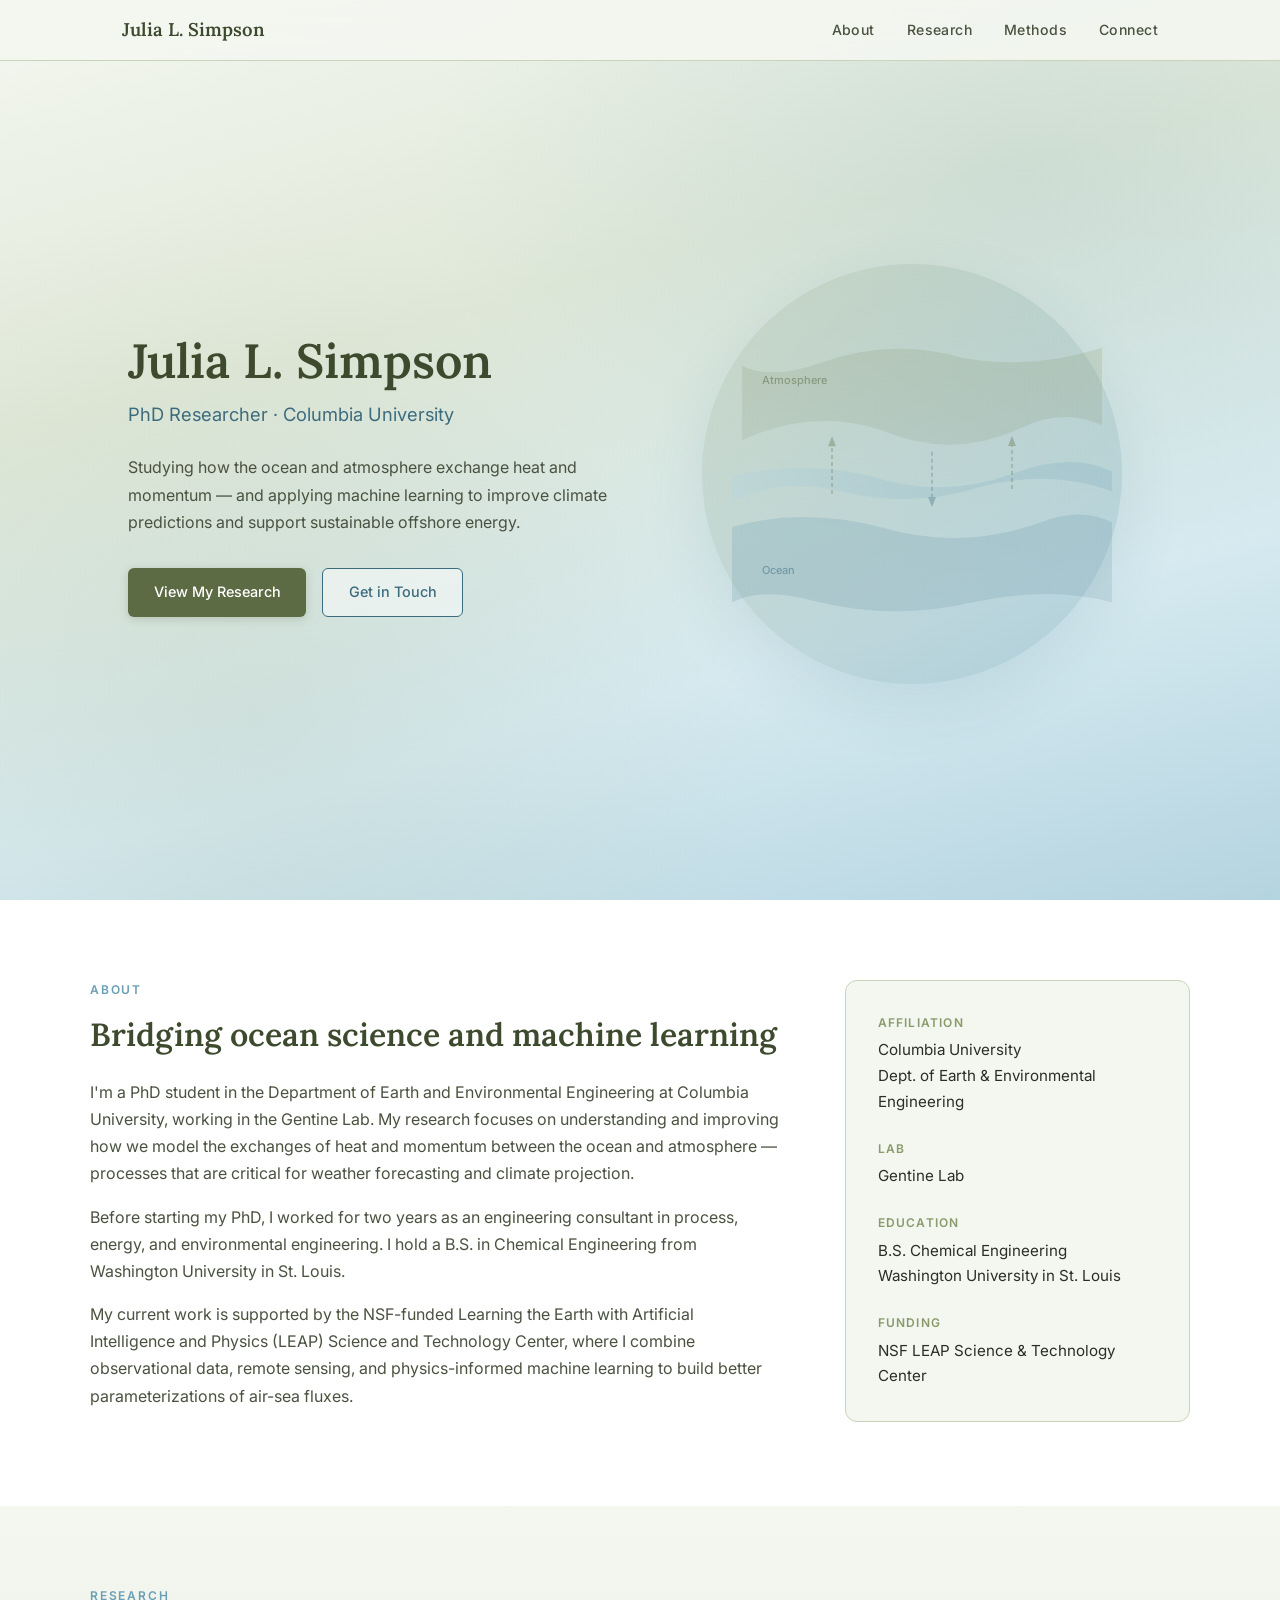
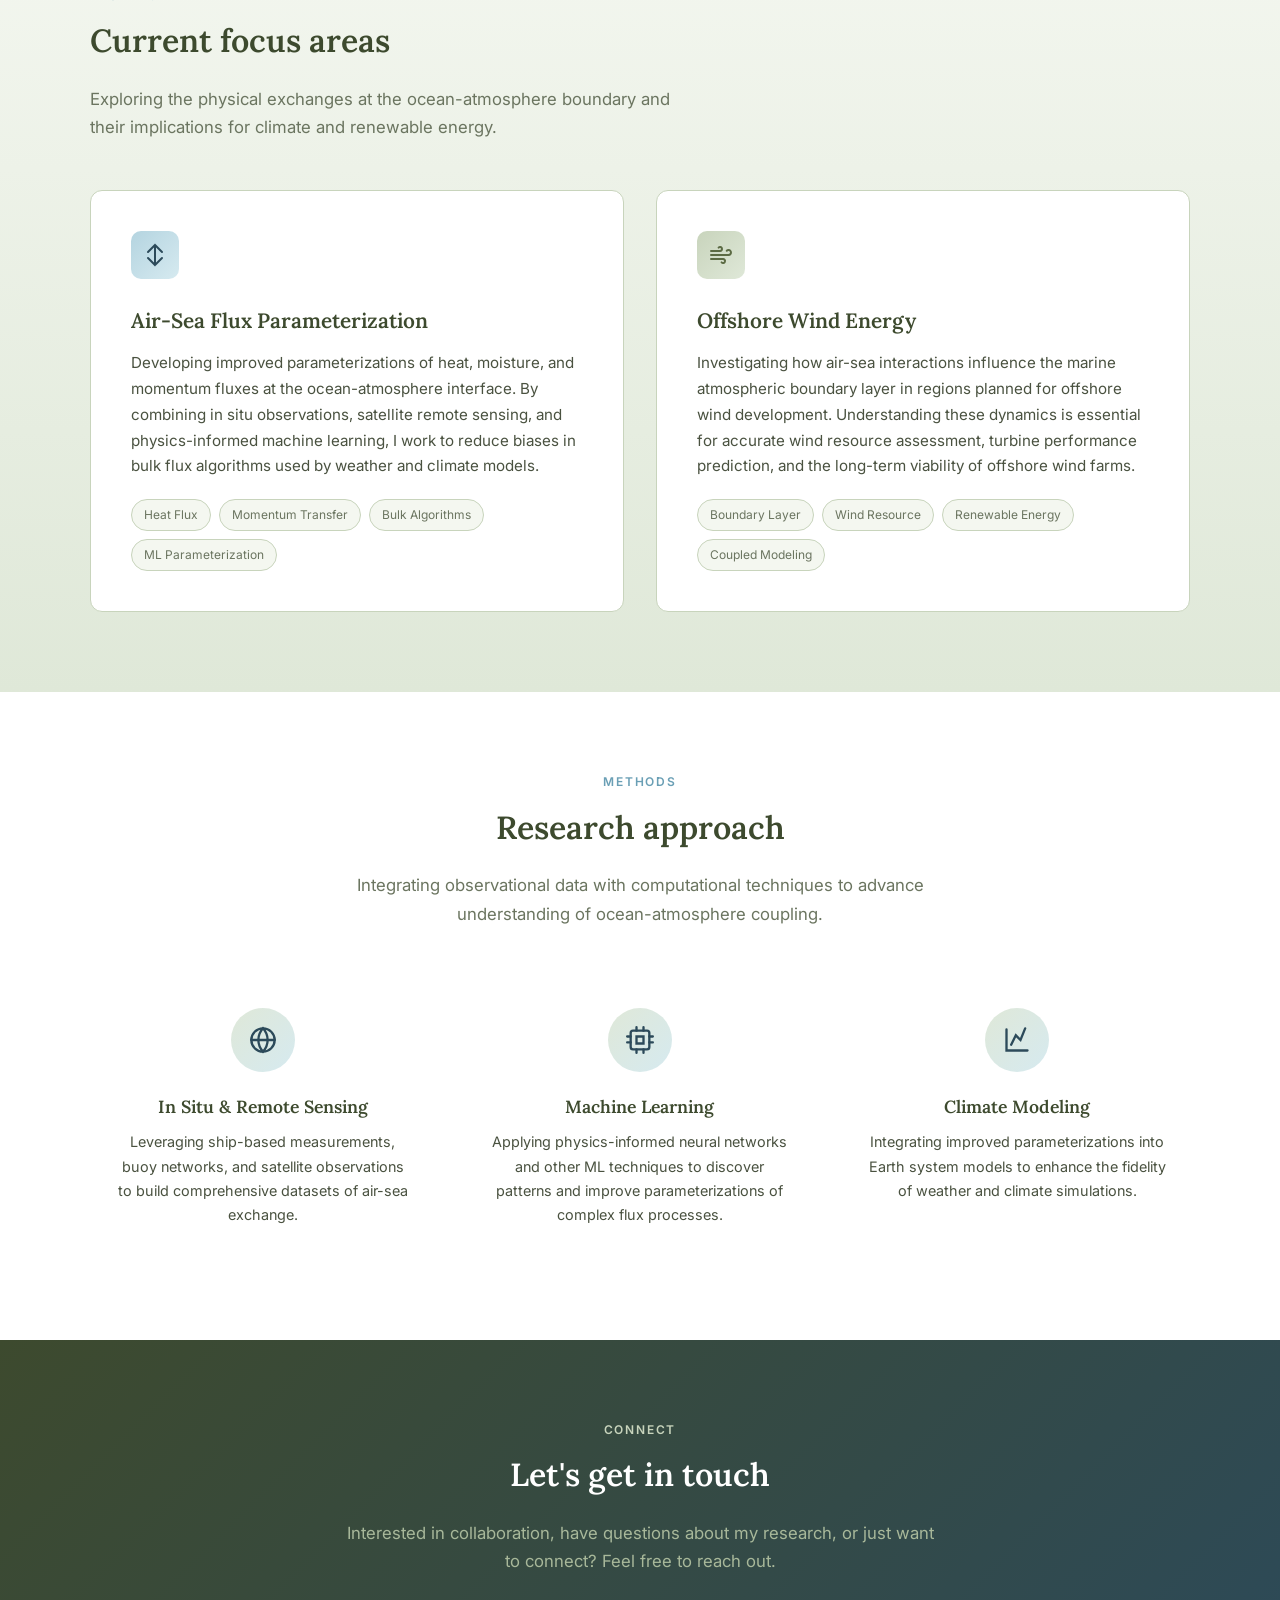
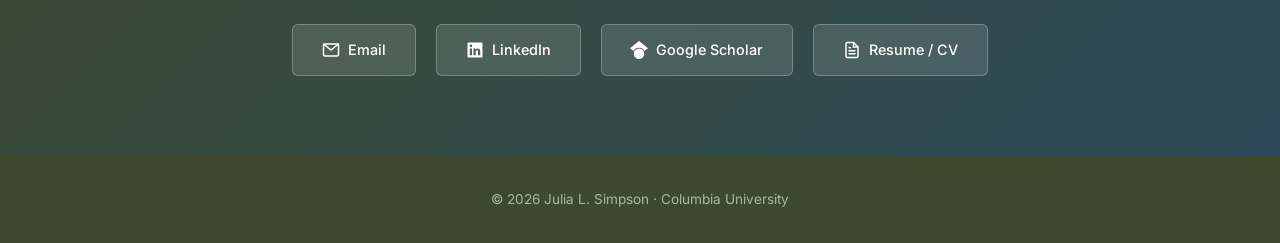
==== index.html @ 66c135ef "preliminary website with resume" ====
<!DOCTYPE html>
<html lang="en">
<head>
  <meta charset="UTF-8">
  <meta name="viewport" content="width=device-width, initial-scale=1.0">
  <title>Julia L. Simpson — Researcher</title>
  <link href="https://fonts.googleapis.com/css2?family=Lora:ital,wght@0,400;0,600;1,400&family=Inter:wght@300;400;500;600&display=swap" rel="stylesheet">
  <style>
    *, *::before, *::after { box-sizing: border-box; margin: 0; padding: 0; }

    :root {
      --olive-dark: #3d4a2e;
      --olive: #5c6b44;
      --olive-light: #8a9a6d;
      --sage: #a8b89a;
      --sage-light: #c8d4bc;
      --mint: #dfe8d8;
      --cream: #f4f7f0;
      --ocean-deep: #2c4a5a;
      --ocean: #3d6b7e;
      --ocean-light: #6a9fb5;
      --ocean-pale: #b4d4e0;
      --sky: #d6eaf0;
      --white: #ffffff;
      --text-primary: #2a2f25;
      --text-secondary: #4a5240;
      --text-light: #6b7560;
    }

    html { scroll-behavior: smooth; }

    body {
      font-family: 'Inter', -apple-system, BlinkMacSystemFont, sans-serif;
      color: var(--text-primary);
      background: var(--cream);
      line-height: 1.7;
      overflow-x: hidden;
    }

    /* ---- NAV ---- */
    nav {
      position: fixed; top: 0; left: 0; right: 0; z-index: 100;
      background: rgba(244, 247, 240, 0.92);
      backdrop-filter: blur(12px);
      border-bottom: 1px solid var(--sage-light);
      transition: box-shadow 0.3s;
    }
    nav.scrolled { box-shadow: 0 2px 20px rgba(61, 74, 46, 0.08); }
    .nav-inner {
      max-width: 1100px; margin: 0 auto;
      display: flex; align-items: center; justify-content: space-between;
      padding: 0.9rem 2rem;
    }
    .nav-brand {
      font-family: 'Lora', serif; font-weight: 600; font-size: 1.15rem;
      color: var(--olive-dark); text-decoration: none;
    }
    .nav-links { display: flex; gap: 2rem; list-style: none; }
    .nav-links a {
      font-size: 0.88rem; font-weight: 500; color: var(--text-secondary);
      text-decoration: none; letter-spacing: 0.03em;
      transition: color 0.2s;
    }
    .nav-links a:hover { color: var(--ocean); }

    /* Mobile nav */
    .hamburger { display: none; background: none; border: none; cursor: pointer; padding: 4px; }
    .hamburger span {
      display: block; width: 22px; height: 2px; background: var(--olive-dark);
      margin: 5px 0; transition: 0.3s;
    }

    /* ---- HERO ---- */
    .hero {
      min-height: 100vh; display: flex; align-items: center;
      background: linear-gradient(165deg, var(--cream) 0%, var(--mint) 35%, var(--sky) 70%, var(--ocean-pale) 100%);
      position: relative; overflow: hidden;
    }
    .hero::before {
      content: ''; position: absolute; inset: 0;
      background:
        radial-gradient(ellipse 600px 400px at 80% 20%, rgba(106, 159, 181, 0.15), transparent),
        radial-gradient(ellipse 500px 500px at 20% 80%, rgba(138, 154, 109, 0.12), transparent);
    }
    .hero-inner {
      max-width: 1100px; margin: 0 auto; padding: 8rem 2rem 5rem;
      display: grid; grid-template-columns: 1fr 1fr; gap: 4rem; align-items: center;
      position: relative; z-index: 1;
    }
    .hero-text h1 {
      font-family: 'Lora', serif; font-size: 3rem; font-weight: 600;
      color: var(--olive-dark); line-height: 1.25; margin-bottom: 0.5rem;
    }
    .hero-text .subtitle {
      font-size: 1.15rem; color: var(--ocean); font-weight: 400; margin-bottom: 1.5rem;
    }
    .hero-text p {
      font-size: 1rem; color: var(--text-secondary); max-width: 480px; margin-bottom: 2rem;
    }
    .hero-links { display: flex; gap: 1rem; flex-wrap: wrap; }
    .btn {
      display: inline-flex; align-items: center; gap: 0.5rem;
      padding: 0.7rem 1.6rem; border-radius: 6px;
      font-size: 0.9rem; font-weight: 500; text-decoration: none;
      transition: all 0.25s;
    }
    .btn-primary {
      background: var(--olive); color: var(--white);
      box-shadow: 0 2px 8px rgba(92, 107, 68, 0.25);
    }
    .btn-primary:hover {
      background: var(--olive-dark);
      box-shadow: 0 4px 16px rgba(92, 107, 68, 0.35);
      transform: translateY(-1px);
    }
    .btn-outline {
      border: 1.5px solid var(--ocean); color: var(--ocean);
      background: rgba(255,255,255,0.5);
    }
    .btn-outline:hover {
      background: var(--ocean); color: var(--white);
      transform: translateY(-1px);
    }

    /* Hero graphic: abstract wave illustration */
    .hero-graphic { position: relative; display: flex; align-items: center; justify-content: center; }
    .wave-container {
      width: 100%; aspect-ratio: 1; max-width: 420px;
      border-radius: 50%; position: relative;
      background: linear-gradient(135deg, rgba(168, 184, 154, 0.3), rgba(106, 159, 181, 0.3));
      box-shadow: 0 20px 60px rgba(61, 107, 126, 0.12);
    }
    .wave-container svg { position: absolute; inset: 0; width: 100%; height: 100%; }

    /* ---- SECTIONS ---- */
    section { padding: 5rem 2rem; }
    .section-inner { max-width: 1100px; margin: 0 auto; }
    .section-label {
      font-size: 0.75rem; font-weight: 600; letter-spacing: 0.15em;
      text-transform: uppercase; color: var(--ocean-light); margin-bottom: 0.5rem;
    }
    .section-title {
      font-family: 'Lora', serif; font-size: 2rem; font-weight: 600;
      color: var(--olive-dark); margin-bottom: 1rem;
    }
    .section-subtitle {
      font-size: 1.05rem; color: var(--text-light); max-width: 600px; margin-bottom: 3rem;
    }

    /* ---- ABOUT ---- */
    #about { background: var(--white); }
    .about-grid { display: grid; grid-template-columns: 2fr 1fr; gap: 4rem; align-items: start; }
    .about-text p { margin-bottom: 1rem; color: var(--text-secondary); }
    .about-details {
      background: var(--cream); border-radius: 12px; padding: 2rem;
      border: 1px solid var(--sage-light);
    }
    .detail-item { margin-bottom: 1.5rem; }
    .detail-item:last-child { margin-bottom: 0; }
    .detail-label {
      font-size: 0.75rem; font-weight: 600; text-transform: uppercase;
      letter-spacing: 0.1em; color: var(--olive-light); margin-bottom: 0.25rem;
    }
    .detail-value { font-size: 0.95rem; color: var(--text-primary); }

    /* ---- RESEARCH ---- */
    #research {
      background: linear-gradient(180deg, var(--cream) 0%, var(--mint) 100%);
    }
    .research-cards { display: grid; grid-template-columns: 1fr 1fr; gap: 2rem; }
    .research-card {
      background: var(--white); border-radius: 12px; padding: 2.5rem;
      border: 1px solid var(--sage-light);
      transition: transform 0.25s, box-shadow 0.25s;
    }
    .research-card:hover {
      transform: translateY(-3px);
      box-shadow: 0 12px 32px rgba(61, 74, 46, 0.08);
    }
    .card-icon {
      width: 48px; height: 48px; border-radius: 10px;
      display: flex; align-items: center; justify-content: center;
      margin-bottom: 1.5rem; font-size: 1.5rem;
    }
    .card-icon.flux {
      background: linear-gradient(135deg, var(--ocean-pale), var(--sky));
      color: var(--ocean-deep);
    }
    .card-icon.wind {
      background: linear-gradient(135deg, var(--sage-light), var(--mint));
      color: var(--olive);
    }
    .research-card h3 {
      font-family: 'Lora', serif; font-size: 1.3rem; font-weight: 600;
      color: var(--olive-dark); margin-bottom: 0.75rem;
    }
    .research-card p { font-size: 0.95rem; color: var(--text-secondary); line-height: 1.7; }
    .card-tags { display: flex; flex-wrap: wrap; gap: 0.5rem; margin-top: 1.25rem; }
    .tag {
      font-size: 0.75rem; padding: 0.3rem 0.75rem; border-radius: 20px;
      background: var(--cream); color: var(--text-light); border: 1px solid var(--sage-light);
    }

    /* ---- APPROACH ---- */
    #approach { background: var(--white); }
    .approach-items { display: grid; grid-template-columns: repeat(3, 1fr); gap: 2rem; }
    .approach-item { text-align: center; padding: 2rem 1.5rem; }
    .approach-icon {
      width: 64px; height: 64px; border-radius: 50%; margin: 0 auto 1.25rem;
      display: flex; align-items: center; justify-content: center;
      background: linear-gradient(135deg, var(--mint), var(--sky));
      color: var(--ocean-deep); font-size: 1.5rem;
    }
    .approach-item h3 {
      font-family: 'Lora', serif; font-size: 1.1rem; font-weight: 600;
      color: var(--olive-dark); margin-bottom: 0.5rem;
    }
    .approach-item p { font-size: 0.9rem; color: var(--text-secondary); }

    /* ---- CONNECT ---- */
    #connect {
      background: linear-gradient(135deg, var(--olive-dark) 0%, var(--ocean-deep) 100%);
      color: var(--white); text-align: center;
    }
    #connect .section-label { color: var(--sage-light); }
    #connect .section-title { color: var(--white); }
    #connect .section-subtitle { color: var(--sage); margin-left: auto; margin-right: auto; }
    .connect-links {
      display: flex; gap: 1.25rem; justify-content: center; flex-wrap: wrap;
    }
    .connect-btn {
      display: inline-flex; align-items: center; gap: 0.5rem;
      padding: 0.8rem 1.8rem; border-radius: 6px;
      font-size: 0.9rem; font-weight: 500; text-decoration: none;
      transition: all 0.25s;
      background: rgba(255,255,255,0.12); color: var(--white);
      border: 1.5px solid rgba(255,255,255,0.25);
    }
    .connect-btn:hover {
      background: rgba(255,255,255,0.22);
      transform: translateY(-1px);
    }
    .connect-btn svg { width: 18px; height: 18px; }

    /* ---- FOOTER ---- */
    footer {
      background: var(--olive-dark); color: var(--sage);
      text-align: center; padding: 2rem; font-size: 0.85rem;
    }

    /* ---- ANIMATIONS ---- */
    .fade-in {
      opacity: 0; transform: translateY(24px);
      transition: opacity 0.7s ease, transform 0.7s ease;
    }
    .fade-in.visible { opacity: 1; transform: translateY(0); }

    /* ---- RESPONSIVE ---- */
    @media (max-width: 900px) {
      .hero-inner { grid-template-columns: 1fr; text-align: center; gap: 2rem; }
      .hero-text p { margin-left: auto; margin-right: auto; }
      .hero-links { justify-content: center; }
      .hero-graphic { order: -1; }
      .wave-container { max-width: 260px; }
      .about-grid { grid-template-columns: 1fr; }
      .research-cards { grid-template-columns: 1fr; }
      .approach-items { grid-template-columns: 1fr; }
    }
    @media (max-width: 600px) {
      .nav-links { display: none; }
      .nav-links.open {
        display: flex; flex-direction: column; position: absolute;
        top: 100%; left: 0; right: 0; background: rgba(244,247,240,0.98);
        padding: 1.5rem 2rem; gap: 1.25rem;
        border-bottom: 1px solid var(--sage-light);
      }
      .hamburger { display: block; }
      .hero-text h1 { font-size: 2.2rem; }
      .section-title { font-size: 1.6rem; }
    }
  </style>
</head>
<body>

<!-- NAV -->
<nav id="navbar">
  <div class="nav-inner">
    <a href="#" class="nav-brand">Julia L. Simpson</a>
    <ul class="nav-links" id="navLinks">
      <li><a href="#about">About</a></li>
      <li><a href="#research">Research</a></li>
      <li><a href="#approach">Methods</a></li>
      <li><a href="#connect">Connect</a></li>
    </ul>
    <button class="hamburger" id="hamburger" aria-label="Menu">
      <span></span><span></span><span></span>
    </button>
  </div>
</nav>

<!-- HERO -->
<section class="hero">
  <div class="hero-inner">
    <div class="hero-text">
      <h1>Julia L. Simpson</h1>
      <div class="subtitle">PhD Researcher · Columbia University</div>
      <p>Studying how the ocean and atmosphere exchange heat and momentum — and applying machine learning to improve climate predictions and support sustainable offshore energy.</p>
      <div class="hero-links">
        <a href="#research" class="btn btn-primary">View My Research</a>
        <a href="#connect" class="btn btn-outline">Get in Touch</a>
      </div>
    </div>
    <div class="hero-graphic">
      <div class="wave-container">
        <svg viewBox="0 0 420 420" fill="none" xmlns="http://www.w3.org/2000/svg">
          <!-- Abstract ocean-atmosphere waves -->
          <defs>
            <linearGradient id="g1" x1="0%" y1="0%" x2="100%" y2="100%">
              <stop offset="0%" stop-color="#6a9fb5" stop-opacity="0.4"/>
              <stop offset="100%" stop-color="#3d6b7e" stop-opacity="0.2"/>
            </linearGradient>
            <linearGradient id="g2" x1="100%" y1="0%" x2="0%" y2="100%">
              <stop offset="0%" stop-color="#8a9a6d" stop-opacity="0.35"/>
              <stop offset="100%" stop-color="#5c6b44" stop-opacity="0.15"/>
            </linearGradient>
            <linearGradient id="g3" x1="0%" y1="50%" x2="100%" y2="50%">
              <stop offset="0%" stop-color="#b4d4e0" stop-opacity="0.5"/>
              <stop offset="100%" stop-color="#6a9fb5" stop-opacity="0.3"/>
            </linearGradient>
          </defs>
          <!-- Atmosphere layer -->
          <path d="M40 180 Q110 140 180 170 Q250 200 320 160 Q360 140 400 165 L400 80 Q330 110 260 90 Q190 70 120 100 Q70 120 40 100 Z" fill="url(#g2)" opacity="0.6">
            <animate attributeName="d" dur="8s" repeatCount="indefinite" values="
              M40 180 Q110 140 180 170 Q250 200 320 160 Q360 140 400 165 L400 80 Q330 110 260 90 Q190 70 120 100 Q70 120 40 100 Z;
              M40 170 Q110 150 180 160 Q250 190 320 170 Q360 150 400 155 L400 90 Q330 100 260 100 Q190 80 120 95 Q70 110 40 105 Z;
              M40 180 Q110 140 180 170 Q250 200 320 160 Q360 140 400 165 L400 80 Q330 110 260 90 Q190 70 120 100 Q70 120 40 100 Z" />
          </path>
          <!-- Interface / flux zone -->
          <path d="M30 210 Q100 190 170 215 Q240 240 310 205 Q370 180 410 210 L410 230 Q350 200 280 225 Q210 250 140 230 Q80 215 30 240 Z" fill="url(#g3)" opacity="0.7">
            <animate attributeName="d" dur="6s" repeatCount="indefinite" values="
              M30 210 Q100 190 170 215 Q240 240 310 205 Q370 180 410 210 L410 230 Q350 200 280 225 Q210 250 140 230 Q80 215 30 240 Z;
              M30 215 Q100 200 170 210 Q240 230 310 215 Q370 195 410 205 L410 225 Q350 210 280 220 Q210 240 140 225 Q80 210 30 235 Z;
              M30 210 Q100 190 170 215 Q240 240 310 205 Q370 180 410 210 L410 230 Q350 200 280 225 Q210 250 140 230 Q80 215 30 240 Z" />
          </path>
          <!-- Ocean layer -->
          <path d="M30 260 Q100 240 180 265 Q260 290 340 255 Q380 240 410 260 L410 340 Q350 320 270 340 Q190 360 110 335 Q60 320 30 340 Z" fill="url(#g1)" opacity="0.6">
            <animate attributeName="d" dur="10s" repeatCount="indefinite" values="
              M30 260 Q100 240 180 265 Q260 290 340 255 Q380 240 410 260 L410 340 Q350 320 270 340 Q190 360 110 335 Q60 320 30 340 Z;
              M30 270 Q100 250 180 260 Q260 280 340 265 Q380 250 410 255 L410 335 Q350 325 270 335 Q190 350 110 340 Q60 330 30 335 Z;
              M30 260 Q100 240 180 265 Q260 290 340 255 Q380 240 410 260 L410 340 Q350 320 270 340 Q190 360 110 335 Q60 320 30 340 Z" />
          </path>
          <!-- Small flux arrows -->
          <g opacity="0.35">
            <line x1="130" y1="230" x2="130" y2="190" stroke="#5c6b44" stroke-width="1.5" stroke-dasharray="4 3">
              <animate attributeName="y2" dur="3s" repeatCount="indefinite" values="190;180;190" />
            </line>
            <polygon points="126,192 130,182 134,192" fill="#5c6b44">
              <animate attributeName="points" dur="3s" repeatCount="indefinite" values="126,192 130,182 134,192;126,182 130,172 134,182;126,192 130,182 134,192" />
            </polygon>
            <line x1="230" y1="195" x2="230" y2="235" stroke="#3d6b7e" stroke-width="1.5" stroke-dasharray="4 3">
              <animate attributeName="y1" dur="4s" repeatCount="indefinite" values="195;185;195" />
            </line>
            <polygon points="226,233 230,243 234,233" fill="#3d6b7e">
              <animate attributeName="points" dur="4s" repeatCount="indefinite" values="226,233 230,243 234,233;226,233 230,243 234,233;226,233 230,243 234,233" />
            </polygon>
            <line x1="310" y1="225" x2="310" y2="190" stroke="#5c6b44" stroke-width="1.5" stroke-dasharray="4 3">
              <animate attributeName="y2" dur="3.5s" repeatCount="indefinite" values="190;178;190" />
            </line>
            <polygon points="306,192 310,182 314,192" fill="#5c6b44">
              <animate attributeName="points" dur="3.5s" repeatCount="indefinite" values="306,192 310,182 314,192;306,180 310,170 314,180;306,192 310,182 314,192" />
            </polygon>
          </g>
          <!-- Labels -->
          <text x="60" y="120" font-family="Inter, sans-serif" font-size="11" fill="#5c6b44" opacity="0.5" font-weight="500">Atmosphere</text>
          <text x="60" y="310" font-family="Inter, sans-serif" font-size="11" fill="#3d6b7e" opacity="0.5" font-weight="500">Ocean</text>
        </svg>
      </div>
    </div>
  </div>
</section>

<!-- ABOUT -->
<section id="about">
  <div class="section-inner">
    <div class="about-grid">
      <div class="about-text fade-in">
        <div class="section-label">About</div>
        <h2 class="section-title">Bridging ocean science and machine learning</h2>
        <p>I'm a PhD student in the Department of Earth and Environmental Engineering at Columbia University, working in the Gentine Lab. My research focuses on understanding and improving how we model the exchanges of heat and momentum between the ocean and atmosphere — processes that are critical for weather forecasting and climate projection.</p>
        <p>Before starting my PhD, I worked for two years as an engineering consultant in process, energy, and environmental engineering. I hold a B.S. in Chemical Engineering from Washington University in St. Louis.</p>
        <p>My current work is supported by the NSF-funded Learning the Earth with Artificial Intelligence and Physics (LEAP) Science and Technology Center, where I combine observational data, remote sensing, and physics-informed machine learning to build better parameterizations of air-sea fluxes.</p>
      </div>
      <div class="about-details fade-in">
        <div class="detail-item">
          <div class="detail-label">Affiliation</div>
          <div class="detail-value">Columbia University<br>Dept. of Earth &amp; Environmental Engineering</div>
        </div>
        <div class="detail-item">
          <div class="detail-label">Lab</div>
          <div class="detail-value">Gentine Lab</div>
        </div>
        <div class="detail-item">
          <div class="detail-label">Education</div>
          <div class="detail-value">B.S. Chemical Engineering<br>Washington University in St. Louis</div>
        </div>
        <div class="detail-item">
          <div class="detail-label">Funding</div>
          <div class="detail-value">NSF LEAP Science &amp; Technology Center</div>
        </div>
      </div>
    </div>
  </div>
</section>

<!-- RESEARCH -->
<section id="research">
  <div class="section-inner">
    <div class="section-label fade-in">Research</div>
    <h2 class="section-title fade-in">Current focus areas</h2>
    <p class="section-subtitle fade-in">Exploring the physical exchanges at the ocean-atmosphere boundary and their implications for climate and renewable energy.</p>
    <div class="research-cards">
      <div class="research-card fade-in">
        <div class="card-icon flux">
          <svg width="24" height="24" viewBox="0 0 24 24" fill="none" stroke="currentColor" stroke-width="2" stroke-linecap="round"><path d="M12 2v20M5 9l7-7 7 7M5 15l7 7 7-7"/></svg>
        </div>
        <h3>Air-Sea Flux Parameterization</h3>
        <p>Developing improved parameterizations of heat, moisture, and momentum fluxes at the ocean-atmosphere interface. By combining in situ observations, satellite remote sensing, and physics-informed machine learning, I work to reduce biases in bulk flux algorithms used by weather and climate models.</p>
        <div class="card-tags">
          <span class="tag">Heat Flux</span>
          <span class="tag">Momentum Transfer</span>
          <span class="tag">Bulk Algorithms</span>
          <span class="tag">ML Parameterization</span>
        </div>
      </div>
      <div class="research-card fade-in">
        <div class="card-icon wind">
          <svg width="24" height="24" viewBox="0 0 24 24" fill="none" stroke="currentColor" stroke-width="2" stroke-linecap="round"><path d="M9.59 4.59A2 2 0 1 1 11 8H2m10.59 11.41A2 2 0 1 0 14 16H2m15.73-8.27A2.5 2.5 0 1 1 19.5 12H2"/></svg>
        </div>
        <h3>Offshore Wind Energy</h3>
        <p>Investigating how air-sea interactions influence the marine atmospheric boundary layer in regions planned for offshore wind development. Understanding these dynamics is essential for accurate wind resource assessment, turbine performance prediction, and the long-term viability of offshore wind farms.</p>
        <div class="card-tags">
          <span class="tag">Boundary Layer</span>
          <span class="tag">Wind Resource</span>
          <span class="tag">Renewable Energy</span>
          <span class="tag">Coupled Modeling</span>
        </div>
      </div>
    </div>
  </div>
</section>

<!-- APPROACH -->
<section id="approach">
  <div class="section-inner">
    <div class="section-label fade-in" style="text-align:center;">Methods</div>
    <h2 class="section-title fade-in" style="text-align:center;">Research approach</h2>
    <p class="section-subtitle fade-in" style="text-align:center; margin-left:auto; margin-right:auto;">Integrating observational data with computational techniques to advance understanding of ocean-atmosphere coupling.</p>
    <div class="approach-items">
      <div class="approach-item fade-in">
        <div class="approach-icon">
          <svg width="28" height="28" viewBox="0 0 24 24" fill="none" stroke="currentColor" stroke-width="2" stroke-linecap="round"><circle cx="12" cy="12" r="10"/><path d="M2 12h20M12 2a15.3 15.3 0 0 1 4 10 15.3 15.3 0 0 1-4 10 15.3 15.3 0 0 1-4-10A15.3 15.3 0 0 1 12 2z"/></svg>
        </div>
        <h3>In Situ &amp; Remote Sensing</h3>
        <p>Leveraging ship-based measurements, buoy networks, and satellite observations to build comprehensive datasets of air-sea exchange.</p>
      </div>
      <div class="approach-item fade-in">
        <div class="approach-icon">
          <svg width="28" height="28" viewBox="0 0 24 24" fill="none" stroke="currentColor" stroke-width="2" stroke-linecap="round"><rect x="4" y="4" width="16" height="16" rx="2"/><path d="M9 9h6v6H9z"/><path d="M9 1v3M15 1v3M9 20v3M15 20v3M20 9h3M20 14h3M1 9h3M1 14h3"/></svg>
        </div>
        <h3>Machine Learning</h3>
        <p>Applying physics-informed neural networks and other ML techniques to discover patterns and improve parameterizations of complex flux processes.</p>
      </div>
      <div class="approach-item fade-in">
        <div class="approach-icon">
          <svg width="28" height="28" viewBox="0 0 24 24" fill="none" stroke="currentColor" stroke-width="2" stroke-linecap="round"><path d="M3 3v18h18"/><path d="M7 16l4-8 4 4 4-10"/></svg>
        </div>
        <h3>Climate Modeling</h3>
        <p>Integrating improved parameterizations into Earth system models to enhance the fidelity of weather and climate simulations.</p>
      </div>
    </div>
  </div>
</section>

<!-- CONNECT -->
<section id="connect">
  <div class="section-inner">
    <div class="section-label fade-in">Connect</div>
    <h2 class="section-title fade-in">Let's get in touch</h2>
    <p class="section-subtitle fade-in">Interested in collaboration, have questions about my research, or just want to connect? Feel free to reach out.</p>
    <div class="connect-links fade-in">
      <a href="mailto:jls2391@columbia.edu" class="connect-btn">
        <svg viewBox="0 0 24 24" fill="none" stroke="currentColor" stroke-width="2" stroke-linecap="round"><rect x="2" y="4" width="20" height="16" rx="2"/><path d="M22 4l-10 8L2 4"/></svg>
        Email
      </a>
      <a href="https://www.linkedin.com/in/julialsimpson" target="_blank" rel="noopener" class="connect-btn">
        <svg viewBox="0 0 24 24" fill="currentColor"><path d="M20.5 2h-17A1.5 1.5 0 002 3.5v17A1.5 1.5 0 003.5 22h17a1.5 1.5 0 001.5-1.5v-17A1.5 1.5 0 0020.5 2zM8 19H5v-9h3zM6.5 8.25A1.75 1.75 0 118.3 6.5a1.78 1.78 0 01-1.8 1.75zM19 19h-3v-4.74c0-1.42-.6-1.93-1.38-1.93A1.74 1.74 0 0013 14.19V19h-3v-9h2.9v1.3a3.11 3.11 0 012.7-1.4c1.55 0 3.36.86 3.36 3.66z"/></svg>
        LinkedIn
      </a>
      <a href="https://scholar.google.com" target="_blank" rel="noopener" class="connect-btn">
        <svg viewBox="0 0 24 24" fill="currentColor"><path d="M12 24a7 7 0 110-14 7 7 0 010 14zm0-24L0 9.5l4.838 3.94A8 8 0 0112 9a8 8 0 017.162 4.44L24 9.5z"/></svg>
        Google Scholar
      </a>
      <a href="Julia_L_Simpson_Resume.pdf" target="_blank" rel="noopener" class="connect-btn" id="resumeLink">
        <svg viewBox="0 0 24 24" fill="none" stroke="currentColor" stroke-width="2" stroke-linecap="round"><path d="M14 2H6a2 2 0 00-2 2v16a2 2 0 002 2h12a2 2 0 002-2V8z"/><polyline points="14 2 14 8 20 8"/><line x1="16" y1="13" x2="8" y2="13"/><line x1="16" y1="17" x2="8" y2="17"/><polyline points="10 9 9 9 8 9"/></svg>
        Resume / CV
      </a>
    </div>
  </div>
</section>

<!-- FOOTER -->
<footer>
  <p>&copy; 2026 Julia L. Simpson · Columbia University</p>
</footer>

<script>
  // Nav scroll effect
  const nav = document.getElementById('navbar');
  window.addEventListener('scroll', () => {
    nav.classList.toggle('scrolled', window.scrollY > 40);
  });

  // Mobile menu
  const hamburger = document.getElementById('hamburger');
  const navLinks = document.getElementById('navLinks');
  hamburger.addEventListener('click', () => navLinks.classList.toggle('open'));
  navLinks.querySelectorAll('a').forEach(a => a.addEventListener('click', () => navLinks.classList.remove('open')));

  // Fade-in on scroll
  const observer = new IntersectionObserver((entries) => {
    entries.forEach(e => { if (e.isIntersecting) { e.target.classList.add('visible'); observer.unobserve(e.target); }});
  }, { threshold: 0.15 });
  document.querySelectorAll('.fade-in').forEach(el => observer.observe(el));
</script>

</body>
</html>
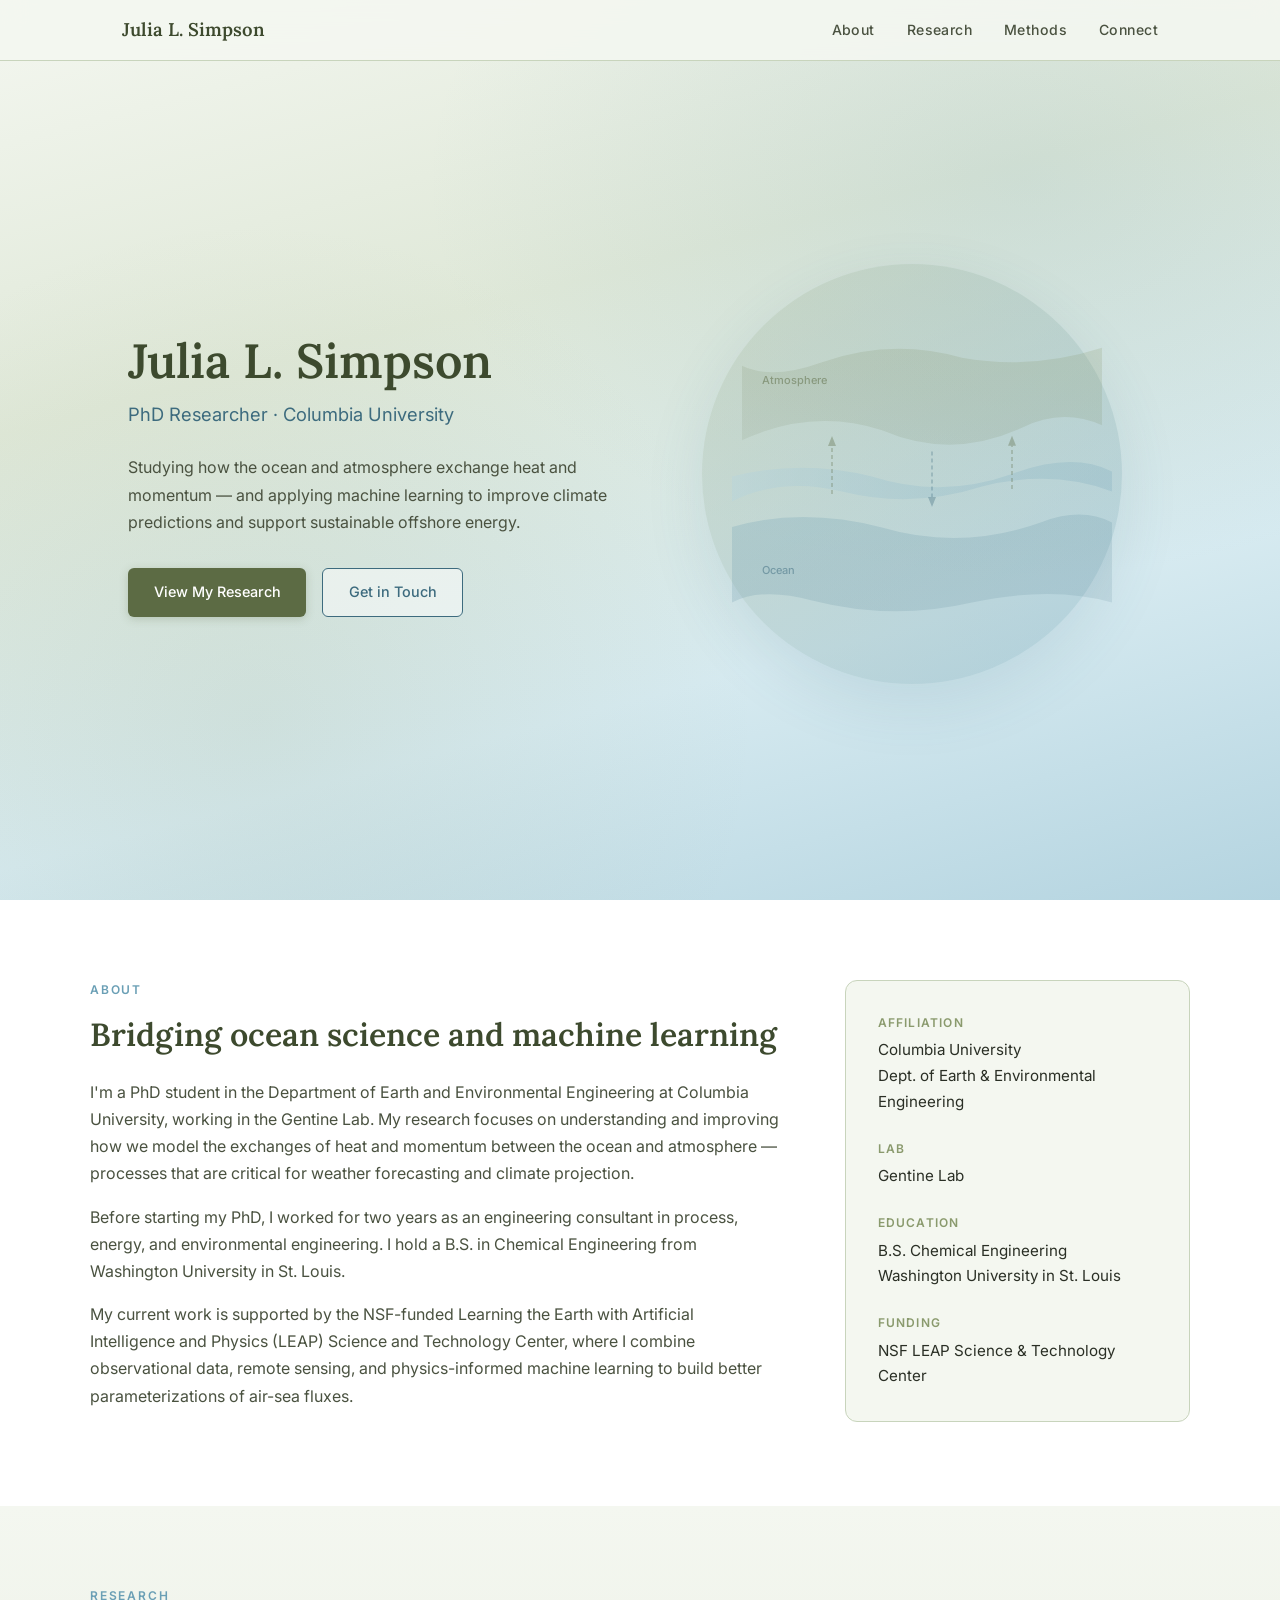
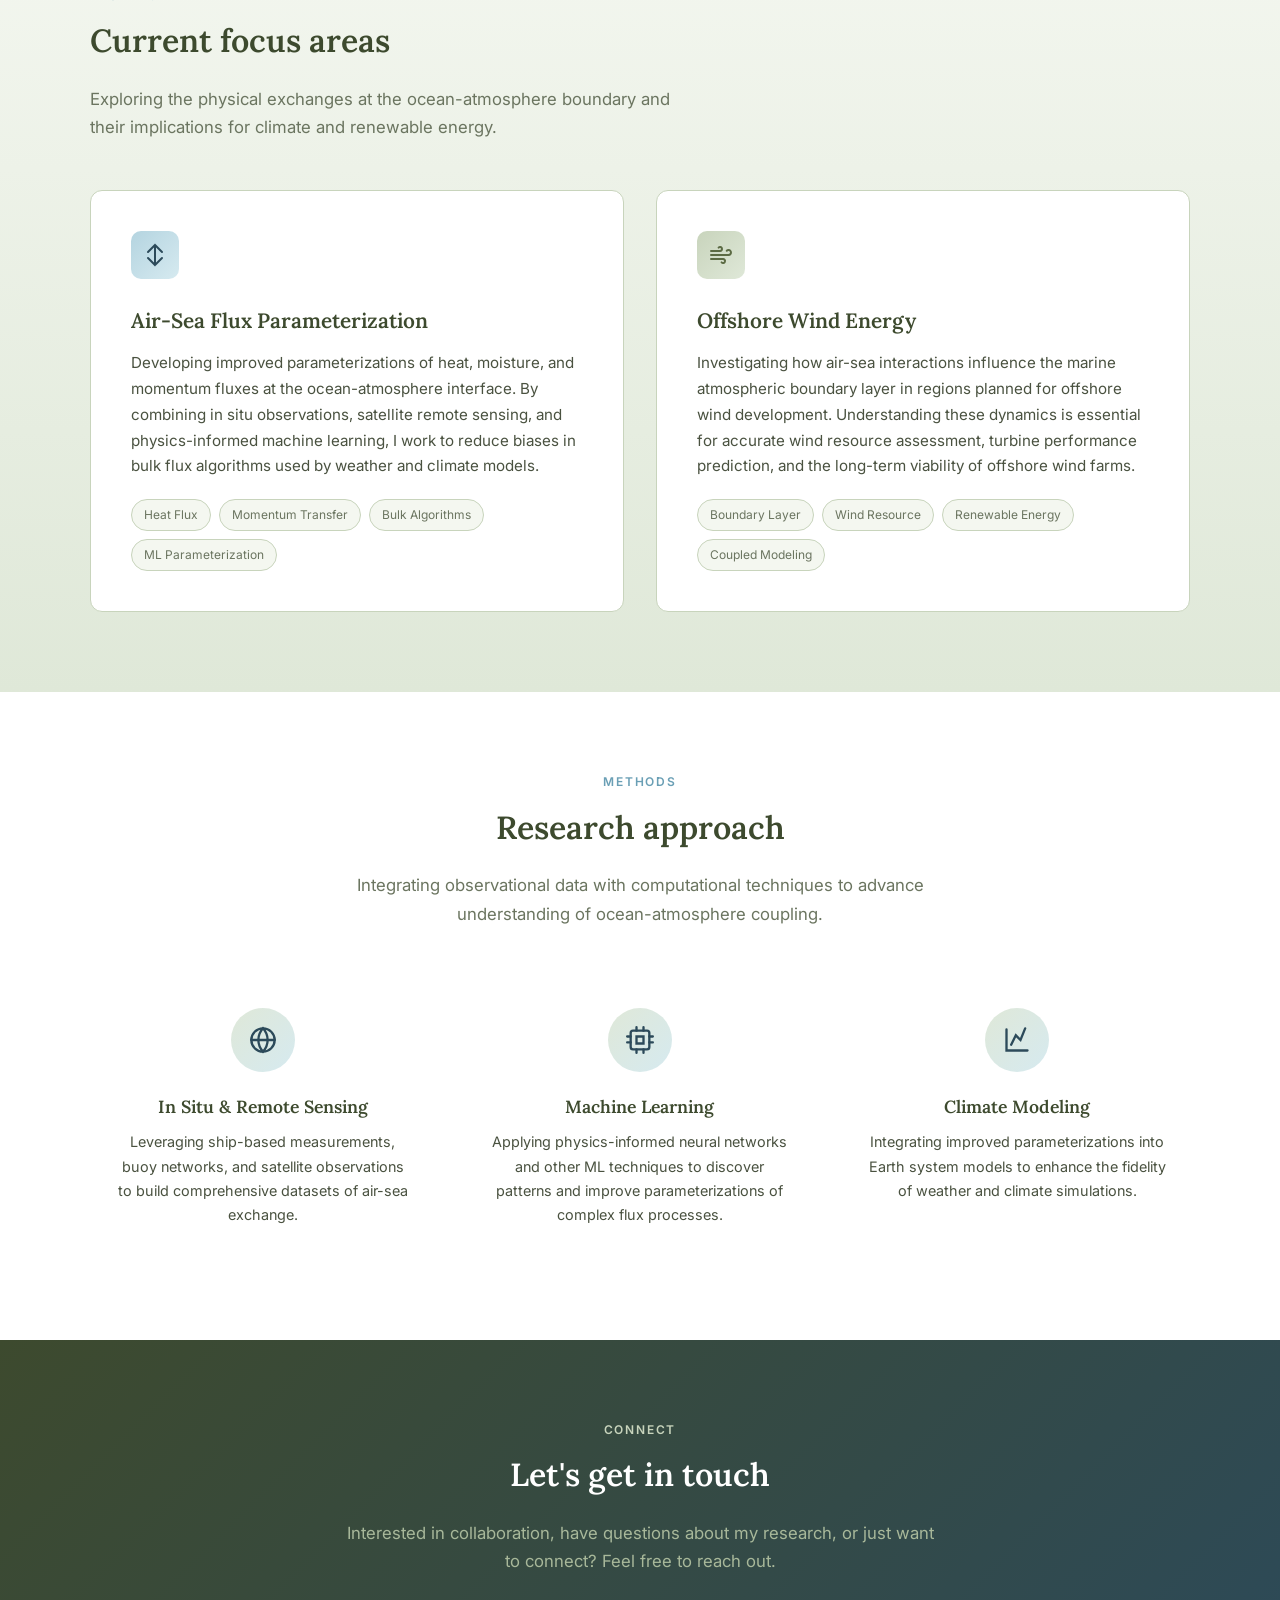
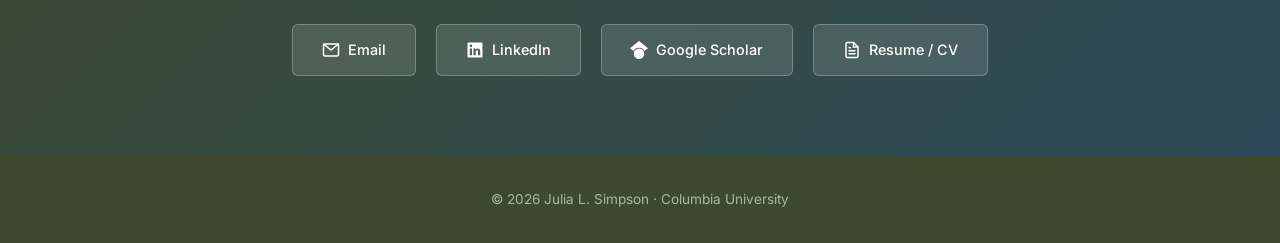
==== commit bdde308a: "preliminary website with resume" ====
--- a/index.html
+++ b/index.html
@@ -492,7 +492,7 @@
         <svg viewBox="0 0 24 24" fill="none" stroke="currentColor" stroke-width="2" stroke-linecap="round"><rect x="2" y="4" width="20" height="16" rx="2"/><path d="M22 4l-10 8L2 4"/></svg>
         Email
       </a>
-      <a href="https://www.linkedin.com/in/julialsimpson" target="_blank" rel="noopener" class="connect-btn">
+      <a href="https://www.linkedin.com/in/julia-simpson" target="_blank" rel="noopener" class="connect-btn">
         <svg viewBox="0 0 24 24" fill="currentColor"><path d="M20.5 2h-17A1.5 1.5 0 002 3.5v17A1.5 1.5 0 003.5 22h17a1.5 1.5 0 001.5-1.5v-17A1.5 1.5 0 0020.5 2zM8 19H5v-9h3zM6.5 8.25A1.75 1.75 0 118.3 6.5a1.78 1.78 0 01-1.8 1.75zM19 19h-3v-4.74c0-1.42-.6-1.93-1.38-1.93A1.74 1.74 0 0013 14.19V19h-3v-9h2.9v1.3a3.11 3.11 0 012.7-1.4c1.55 0 3.36.86 3.36 3.66z"/></svg>
         LinkedIn
       </a>
@@ -500,7 +500,7 @@
         <svg viewBox="0 0 24 24" fill="currentColor"><path d="M12 24a7 7 0 110-14 7 7 0 010 14zm0-24L0 9.5l4.838 3.94A8 8 0 0112 9a8 8 0 017.162 4.44L24 9.5z"/></svg>
         Google Scholar
       </a>
-      <a href="Julia_L_Simpson_Resume.pdf" target="_blank" rel="noopener" class="connect-btn" id="resumeLink">
+      <a href="./Julia_L_Simpson_Resume.pdf" target="_blank" rel="noopener" class="connect-btn" id="resumeLink">
         <svg viewBox="0 0 24 24" fill="none" stroke="currentColor" stroke-width="2" stroke-linecap="round"><path d="M14 2H6a2 2 0 00-2 2v16a2 2 0 002 2h12a2 2 0 002-2V8z"/><polyline points="14 2 14 8 20 8"/><line x1="16" y1="13" x2="8" y2="13"/><line x1="16" y1="17" x2="8" y2="17"/><polyline points="10 9 9 9 8 9"/></svg>
         Resume / CV
       </a>
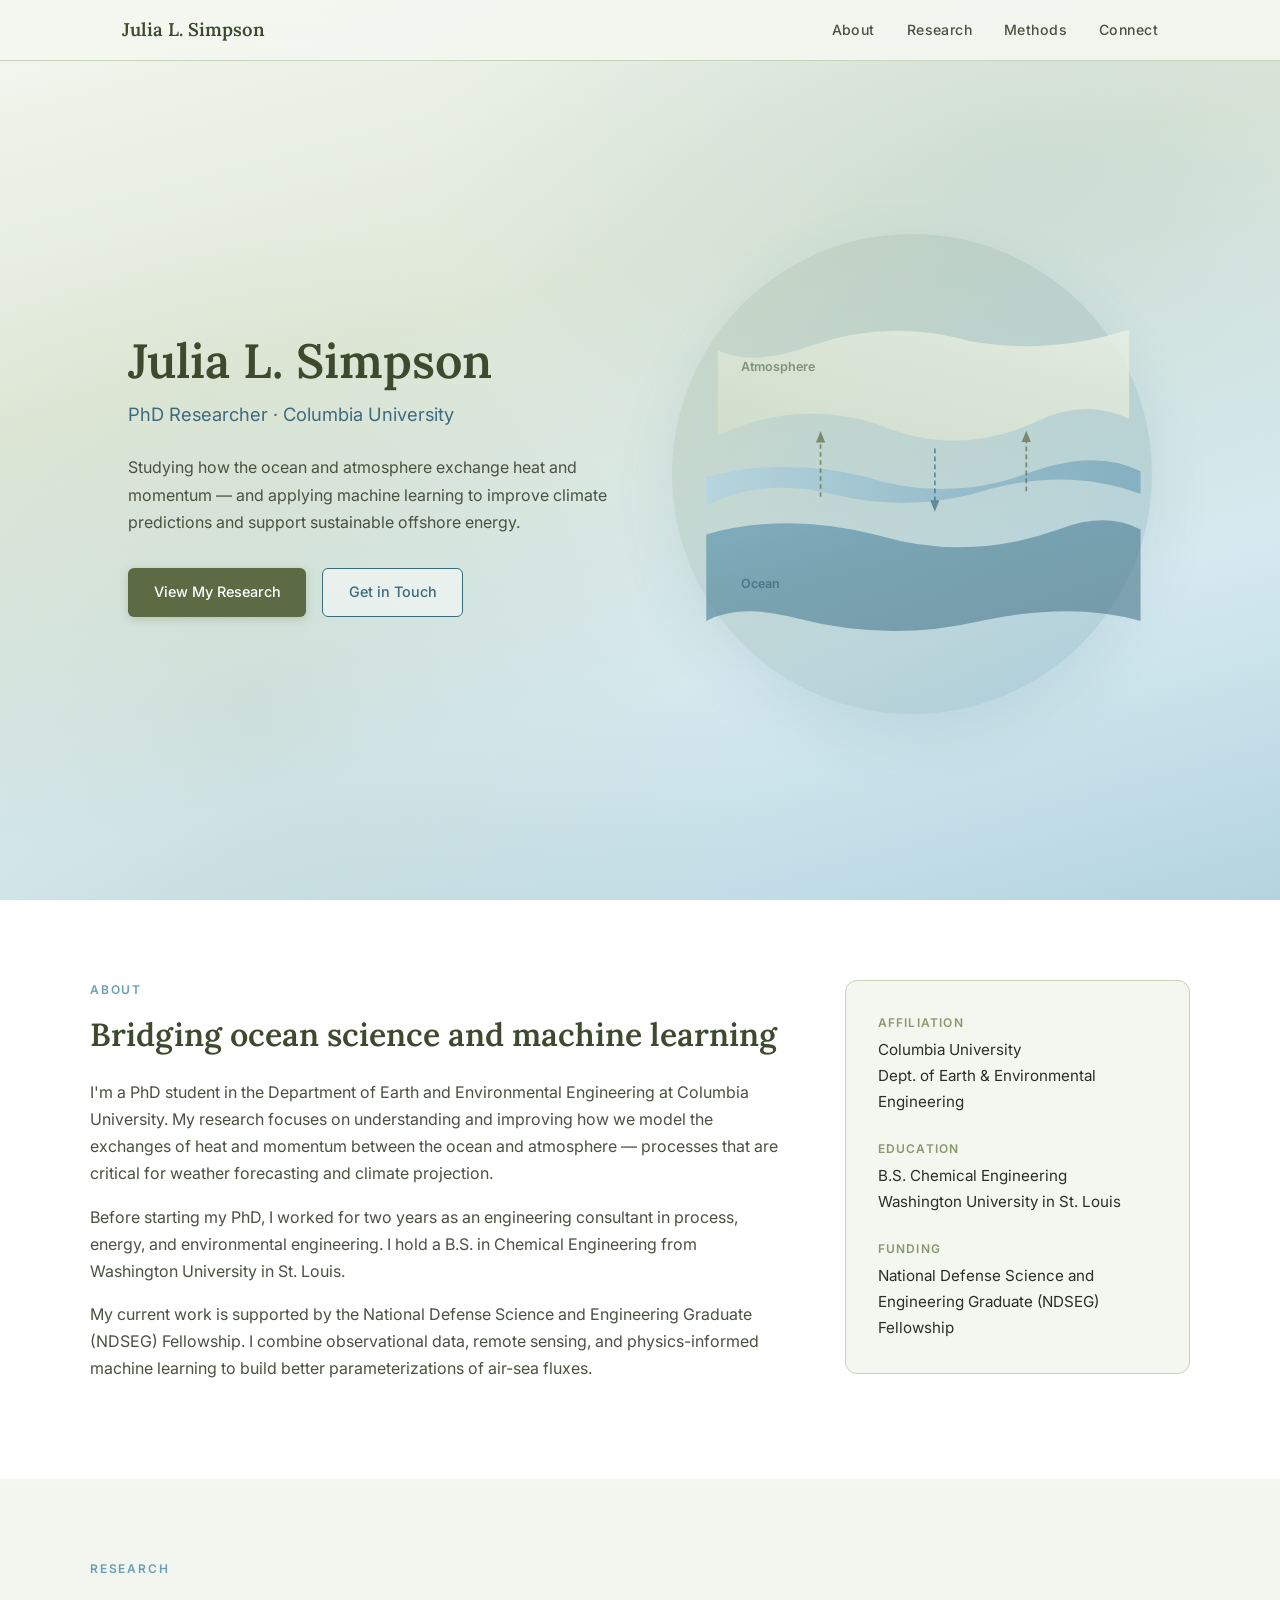
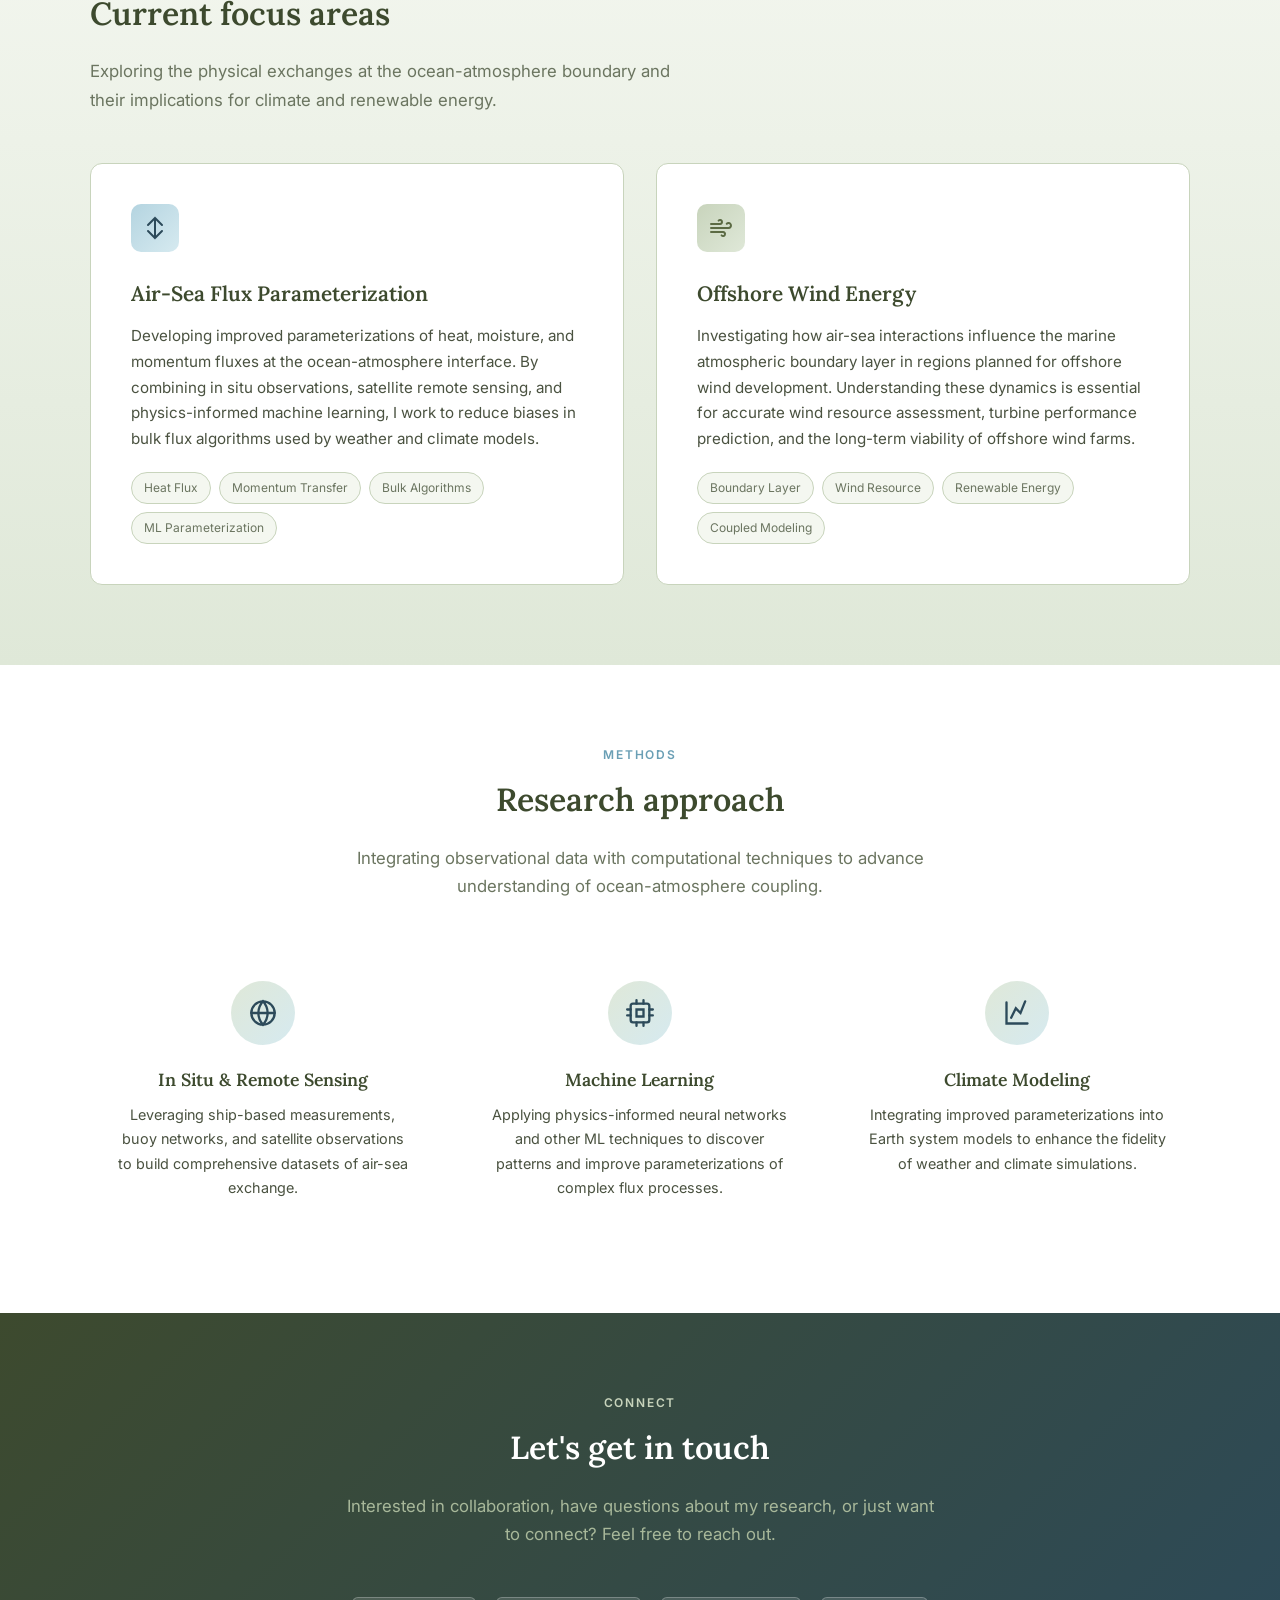
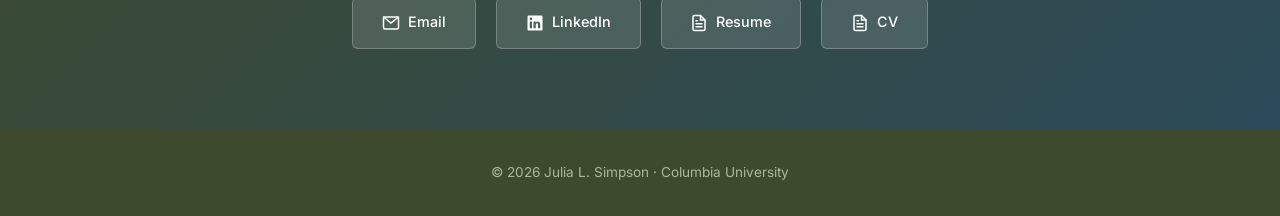
==== commit 57cc7a1c: "initial website draft" ====
--- a/index.html
+++ b/index.html
@@ -125,7 +125,7 @@
     /* Hero graphic: abstract wave illustration */
     .hero-graphic { position: relative; display: flex; align-items: center; justify-content: center; }
     .wave-container {
-      width: 100%; aspect-ratio: 1; max-width: 420px;
+      width: 100%; aspect-ratio: 1; max-width: 500px;
       border-radius: 50%; position: relative;
       background: linear-gradient(135deg, rgba(168, 184, 154, 0.3), rgba(106, 159, 181, 0.3));
       box-shadow: 0 20px 60px rgba(61, 107, 126, 0.12);
@@ -261,7 +261,7 @@
       .hero-text p { margin-left: auto; margin-right: auto; }
       .hero-links { justify-content: center; }
       .hero-graphic { order: -1; }
-      .wave-container { max-width: 260px; }
+      .wave-container { max-width: 300px; }
       .about-grid { grid-template-columns: 1fr; }
       .research-cards { grid-template-columns: 1fr; }
       .approach-items { grid-template-columns: 1fr; }
@@ -316,41 +316,41 @@
           <!-- Abstract ocean-atmosphere waves -->
           <defs>
             <linearGradient id="g1" x1="0%" y1="0%" x2="100%" y2="100%">
-              <stop offset="0%" stop-color="#6a9fb5" stop-opacity="0.4"/>
-              <stop offset="100%" stop-color="#3d6b7e" stop-opacity="0.2"/>
+              <stop offset="0%" stop-color="#6a9fb5" stop-opacity="0.85"/>
+              <stop offset="100%" stop-color="#3d6b7e" stop-opacity="0.6"/>
             </linearGradient>
             <linearGradient id="g2" x1="100%" y1="0%" x2="0%" y2="100%">
-              <stop offset="0%" stop-color="#8a9a6d" stop-opacity="0.35"/>
-              <stop offset="100%" stop-color="#5c6b44" stop-opacity="0.15"/>
+              <stop offset="0%" stop-color="#e8efe2" stop-opacity="0.95"/>
+              <stop offset="100%" stop-color="#d5e0cc" stop-opacity="0.85"/>
             </linearGradient>
             <linearGradient id="g3" x1="0%" y1="50%" x2="100%" y2="50%">
-              <stop offset="0%" stop-color="#b4d4e0" stop-opacity="0.5"/>
-              <stop offset="100%" stop-color="#6a9fb5" stop-opacity="0.3"/>
+              <stop offset="0%" stop-color="#b4d4e0" stop-opacity="0.9"/>
+              <stop offset="100%" stop-color="#6a9fb5" stop-opacity="0.7"/>
             </linearGradient>
           </defs>
           <!-- Atmosphere layer -->
-          <path d="M40 180 Q110 140 180 170 Q250 200 320 160 Q360 140 400 165 L400 80 Q330 110 260 90 Q190 70 120 100 Q70 120 40 100 Z" fill="url(#g2)" opacity="0.6">
+          <path d="M40 180 Q110 140 180 170 Q250 200 320 160 Q360 140 400 165 L400 80 Q330 110 260 90 Q190 70 120 100 Q70 120 40 100 Z" fill="url(#g2)" opacity="0.9">
             <animate attributeName="d" dur="8s" repeatCount="indefinite" values="
               M40 180 Q110 140 180 170 Q250 200 320 160 Q360 140 400 165 L400 80 Q330 110 260 90 Q190 70 120 100 Q70 120 40 100 Z;
               M40 170 Q110 150 180 160 Q250 190 320 170 Q360 150 400 155 L400 90 Q330 100 260 100 Q190 80 120 95 Q70 110 40 105 Z;
               M40 180 Q110 140 180 170 Q250 200 320 160 Q360 140 400 165 L400 80 Q330 110 260 90 Q190 70 120 100 Q70 120 40 100 Z" />
           </path>
           <!-- Interface / flux zone -->
-          <path d="M30 210 Q100 190 170 215 Q240 240 310 205 Q370 180 410 210 L410 230 Q350 200 280 225 Q210 250 140 230 Q80 215 30 240 Z" fill="url(#g3)" opacity="0.7">
+          <path d="M30 210 Q100 190 170 215 Q240 240 310 205 Q370 180 410 210 L410 230 Q350 200 280 225 Q210 250 140 230 Q80 215 30 240 Z" fill="url(#g3)" opacity="0.95">
             <animate attributeName="d" dur="6s" repeatCount="indefinite" values="
               M30 210 Q100 190 170 215 Q240 240 310 205 Q370 180 410 210 L410 230 Q350 200 280 225 Q210 250 140 230 Q80 215 30 240 Z;
               M30 215 Q100 200 170 210 Q240 230 310 215 Q370 195 410 205 L410 225 Q350 210 280 220 Q210 240 140 225 Q80 210 30 235 Z;
               M30 210 Q100 190 170 215 Q240 240 310 205 Q370 180 410 210 L410 230 Q350 200 280 225 Q210 250 140 230 Q80 215 30 240 Z" />
           </path>
           <!-- Ocean layer -->
-          <path d="M30 260 Q100 240 180 265 Q260 290 340 255 Q380 240 410 260 L410 340 Q350 320 270 340 Q190 360 110 335 Q60 320 30 340 Z" fill="url(#g1)" opacity="0.6">
+          <path d="M30 260 Q100 240 180 265 Q260 290 340 255 Q380 240 410 260 L410 340 Q350 320 270 340 Q190 360 110 335 Q60 320 30 340 Z" fill="url(#g1)" opacity="0.9">
             <animate attributeName="d" dur="10s" repeatCount="indefinite" values="
               M30 260 Q100 240 180 265 Q260 290 340 255 Q380 240 410 260 L410 340 Q350 320 270 340 Q190 360 110 335 Q60 320 30 340 Z;
               M30 270 Q100 250 180 260 Q260 280 340 265 Q380 250 410 255 L410 335 Q350 325 270 335 Q190 350 110 340 Q60 330 30 335 Z;
               M30 260 Q100 240 180 265 Q260 290 340 255 Q380 240 410 260 L410 340 Q350 320 270 340 Q190 360 110 335 Q60 320 30 340 Z" />
           </path>
           <!-- Small flux arrows -->
-          <g opacity="0.35">
+          <g opacity="0.7">
             <line x1="130" y1="230" x2="130" y2="190" stroke="#5c6b44" stroke-width="1.5" stroke-dasharray="4 3">
               <animate attributeName="y2" dur="3s" repeatCount="indefinite" values="190;180;190" />
             </line>
@@ -371,8 +371,8 @@
             </polygon>
           </g>
           <!-- Labels -->
-          <text x="60" y="120" font-family="Inter, sans-serif" font-size="11" fill="#5c6b44" opacity="0.5" font-weight="500">Atmosphere</text>
-          <text x="60" y="310" font-family="Inter, sans-serif" font-size="11" fill="#3d6b7e" opacity="0.5" font-weight="500">Ocean</text>
+          <text x="60" y="120" font-family="Inter, sans-serif" font-size="11" fill="#7a8a6a" opacity="0.9" font-weight="600">Atmosphere</text>
+          <text x="60" y="310" font-family="Inter, sans-serif" font-size="11" fill="#3d6b7e" opacity="0.8" font-weight="600">Ocean</text>
         </svg>
       </div>
     </div>
@@ -386,9 +386,9 @@
       <div class="about-text fade-in">
         <div class="section-label">About</div>
         <h2 class="section-title">Bridging ocean science and machine learning</h2>
-        <p>I'm a PhD student in the Department of Earth and Environmental Engineering at Columbia University, working in the Gentine Lab. My research focuses on understanding and improving how we model the exchanges of heat and momentum between the ocean and atmosphere — processes that are critical for weather forecasting and climate projection.</p>
+        <p>I'm a PhD student in the Department of Earth and Environmental Engineering at Columbia University. My research focuses on understanding and improving how we model the exchanges of heat and momentum between the ocean and atmosphere — processes that are critical for weather forecasting and climate projection.</p>
         <p>Before starting my PhD, I worked for two years as an engineering consultant in process, energy, and environmental engineering. I hold a B.S. in Chemical Engineering from Washington University in St. Louis.</p>
-        <p>My current work is supported by the NSF-funded Learning the Earth with Artificial Intelligence and Physics (LEAP) Science and Technology Center, where I combine observational data, remote sensing, and physics-informed machine learning to build better parameterizations of air-sea fluxes.</p>
+        <p>My current work is supported by the National Defense Science and Engineering Graduate (NDSEG) Fellowship. I combine observational data, remote sensing, and physics-informed machine learning to build better parameterizations of air-sea fluxes.</p>
       </div>
       <div class="about-details fade-in">
         <div class="detail-item">
@@ -396,16 +396,12 @@
           <div class="detail-value">Columbia University<br>Dept. of Earth &amp; Environmental Engineering</div>
         </div>
         <div class="detail-item">
-          <div class="detail-label">Lab</div>
-          <div class="detail-value">Gentine Lab</div>
-        </div>
-        <div class="detail-item">
           <div class="detail-label">Education</div>
           <div class="detail-value">B.S. Chemical Engineering<br>Washington University in St. Louis</div>
         </div>
         <div class="detail-item">
           <div class="detail-label">Funding</div>
-          <div class="detail-value">NSF LEAP Science &amp; Technology Center</div>
+          <div class="detail-value">National Defense Science and Engineering Graduate (NDSEG) Fellowship</div>
         </div>
       </div>
     </div>
@@ -496,13 +492,13 @@
         <svg viewBox="0 0 24 24" fill="currentColor"><path d="M20.5 2h-17A1.5 1.5 0 002 3.5v17A1.5 1.5 0 003.5 22h17a1.5 1.5 0 001.5-1.5v-17A1.5 1.5 0 0020.5 2zM8 19H5v-9h3zM6.5 8.25A1.75 1.75 0 118.3 6.5a1.78 1.78 0 01-1.8 1.75zM19 19h-3v-4.74c0-1.42-.6-1.93-1.38-1.93A1.74 1.74 0 0013 14.19V19h-3v-9h2.9v1.3a3.11 3.11 0 012.7-1.4c1.55 0 3.36.86 3.36 3.66z"/></svg>
         LinkedIn
       </a>
-      <a href="https://scholar.google.com" target="_blank" rel="noopener" class="connect-btn">
-        <svg viewBox="0 0 24 24" fill="currentColor"><path d="M12 24a7 7 0 110-14 7 7 0 010 14zm0-24L0 9.5l4.838 3.94A8 8 0 0112 9a8 8 0 017.162 4.44L24 9.5z"/></svg>
-        Google Scholar
+      <a href="./Julia_L_Simpson_Resume.pdf" target="_blank" rel="noopener" class="connect-btn">
+        <svg viewBox="0 0 24 24" fill="none" stroke="currentColor" stroke-width="2" stroke-linecap="round"><path d="M14 2H6a2 2 0 00-2 2v16a2 2 0 002 2h12a2 2 0 002-2V8z"/><polyline points="14 2 14 8 20 8"/><line x1="16" y1="13" x2="8" y2="13"/><line x1="16" y1="17" x2="8" y2="17"/><polyline points="10 9 9 9 8 9"/></svg>
+        Resume
       </a>
-      <a href="./Julia_L_Simpson_Resume.pdf" target="_blank" rel="noopener" class="connect-btn" id="resumeLink">
+      <a href="./Julia_L_Simpson_CV.pdf" target="_blank" rel="noopener" class="connect-btn">
         <svg viewBox="0 0 24 24" fill="none" stroke="currentColor" stroke-width="2" stroke-linecap="round"><path d="M14 2H6a2 2 0 00-2 2v16a2 2 0 002 2h12a2 2 0 002-2V8z"/><polyline points="14 2 14 8 20 8"/><line x1="16" y1="13" x2="8" y2="13"/><line x1="16" y1="17" x2="8" y2="17"/><polyline points="10 9 9 9 8 9"/></svg>
-        Resume / CV
+        CV
       </a>
     </div>
   </div>
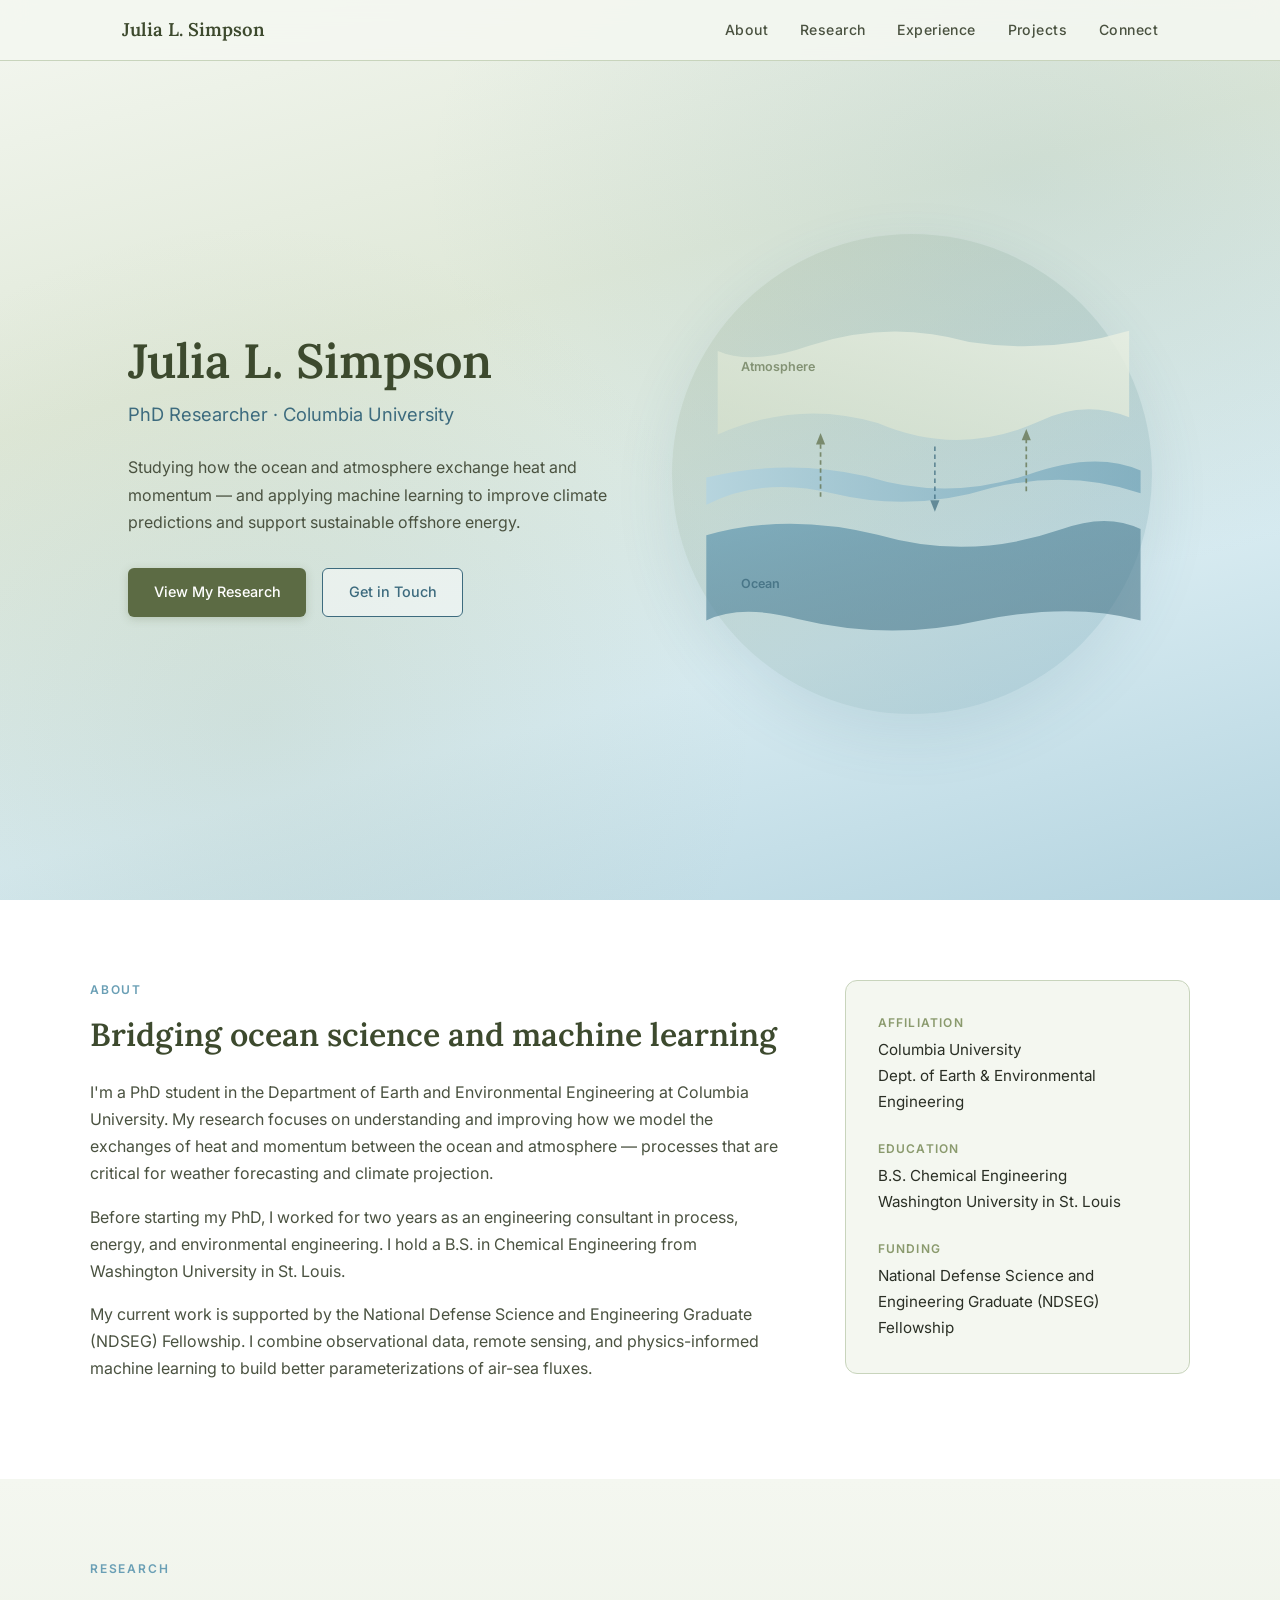
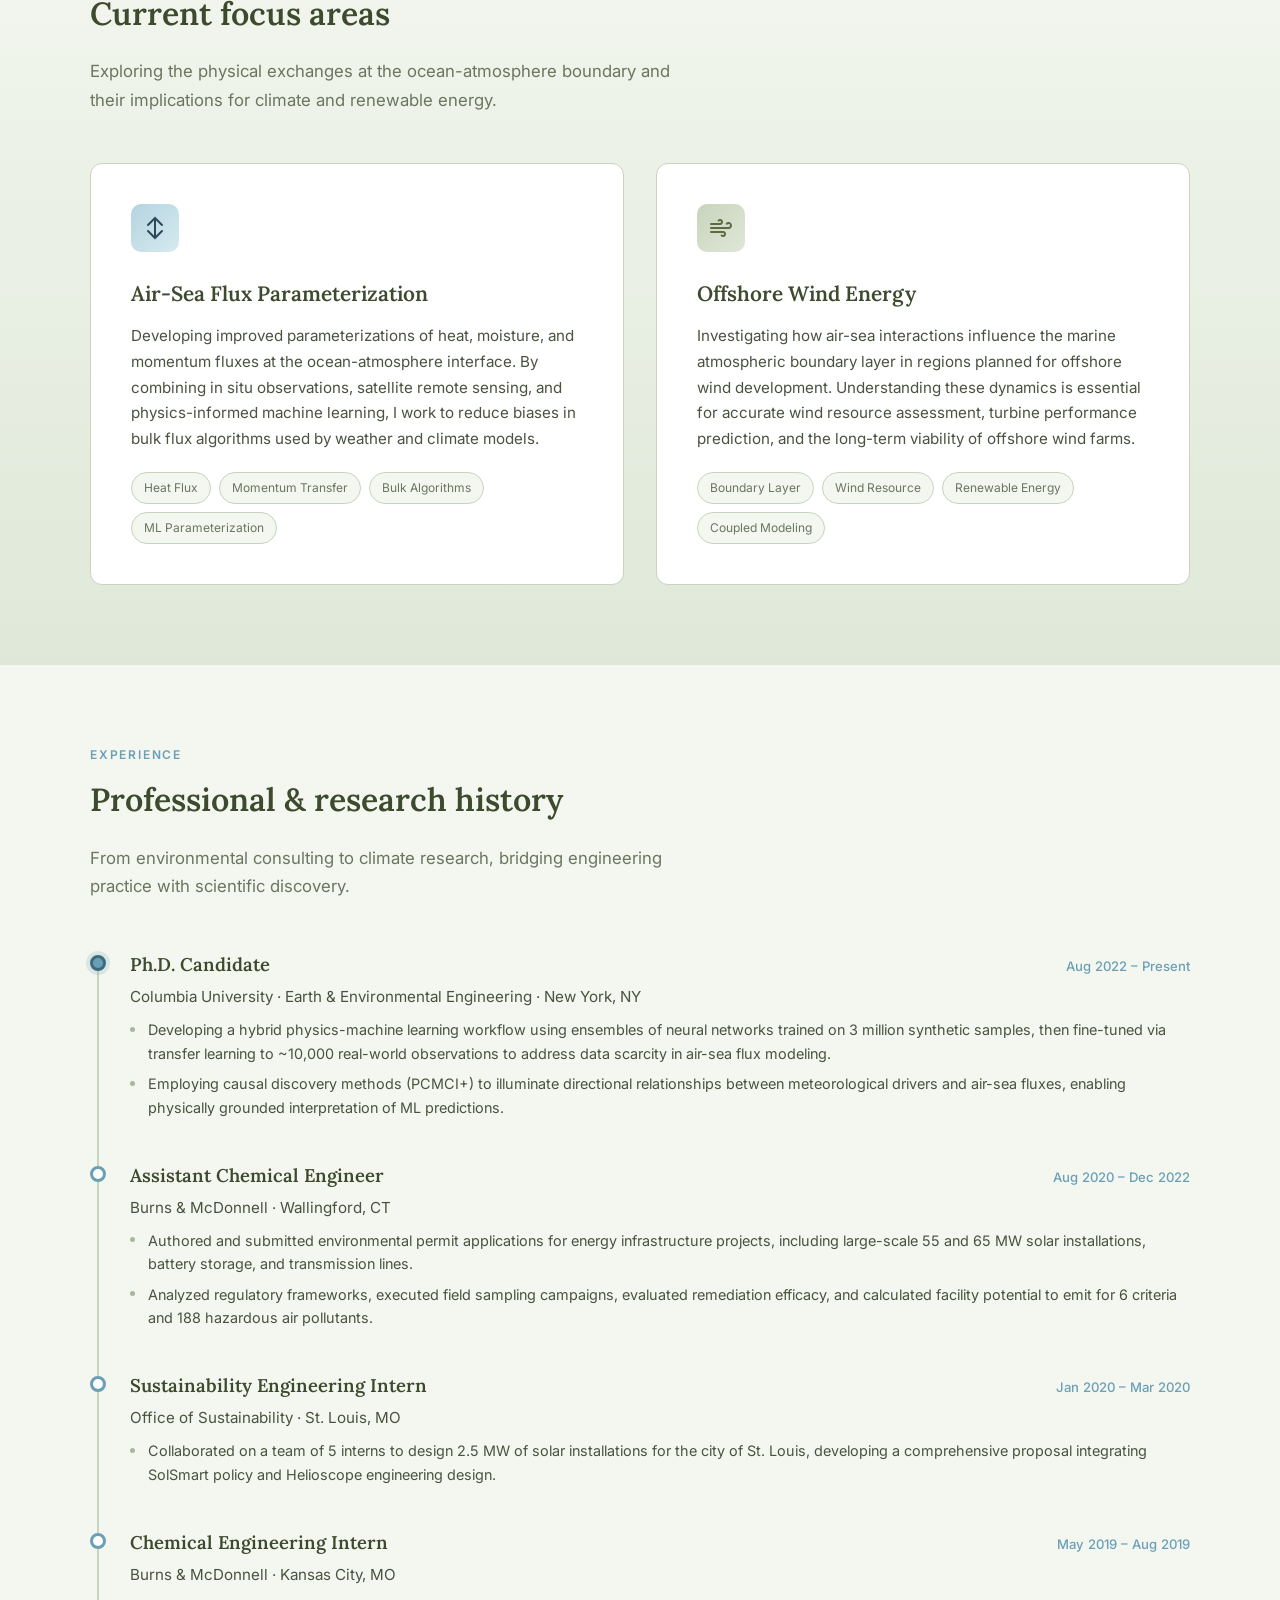
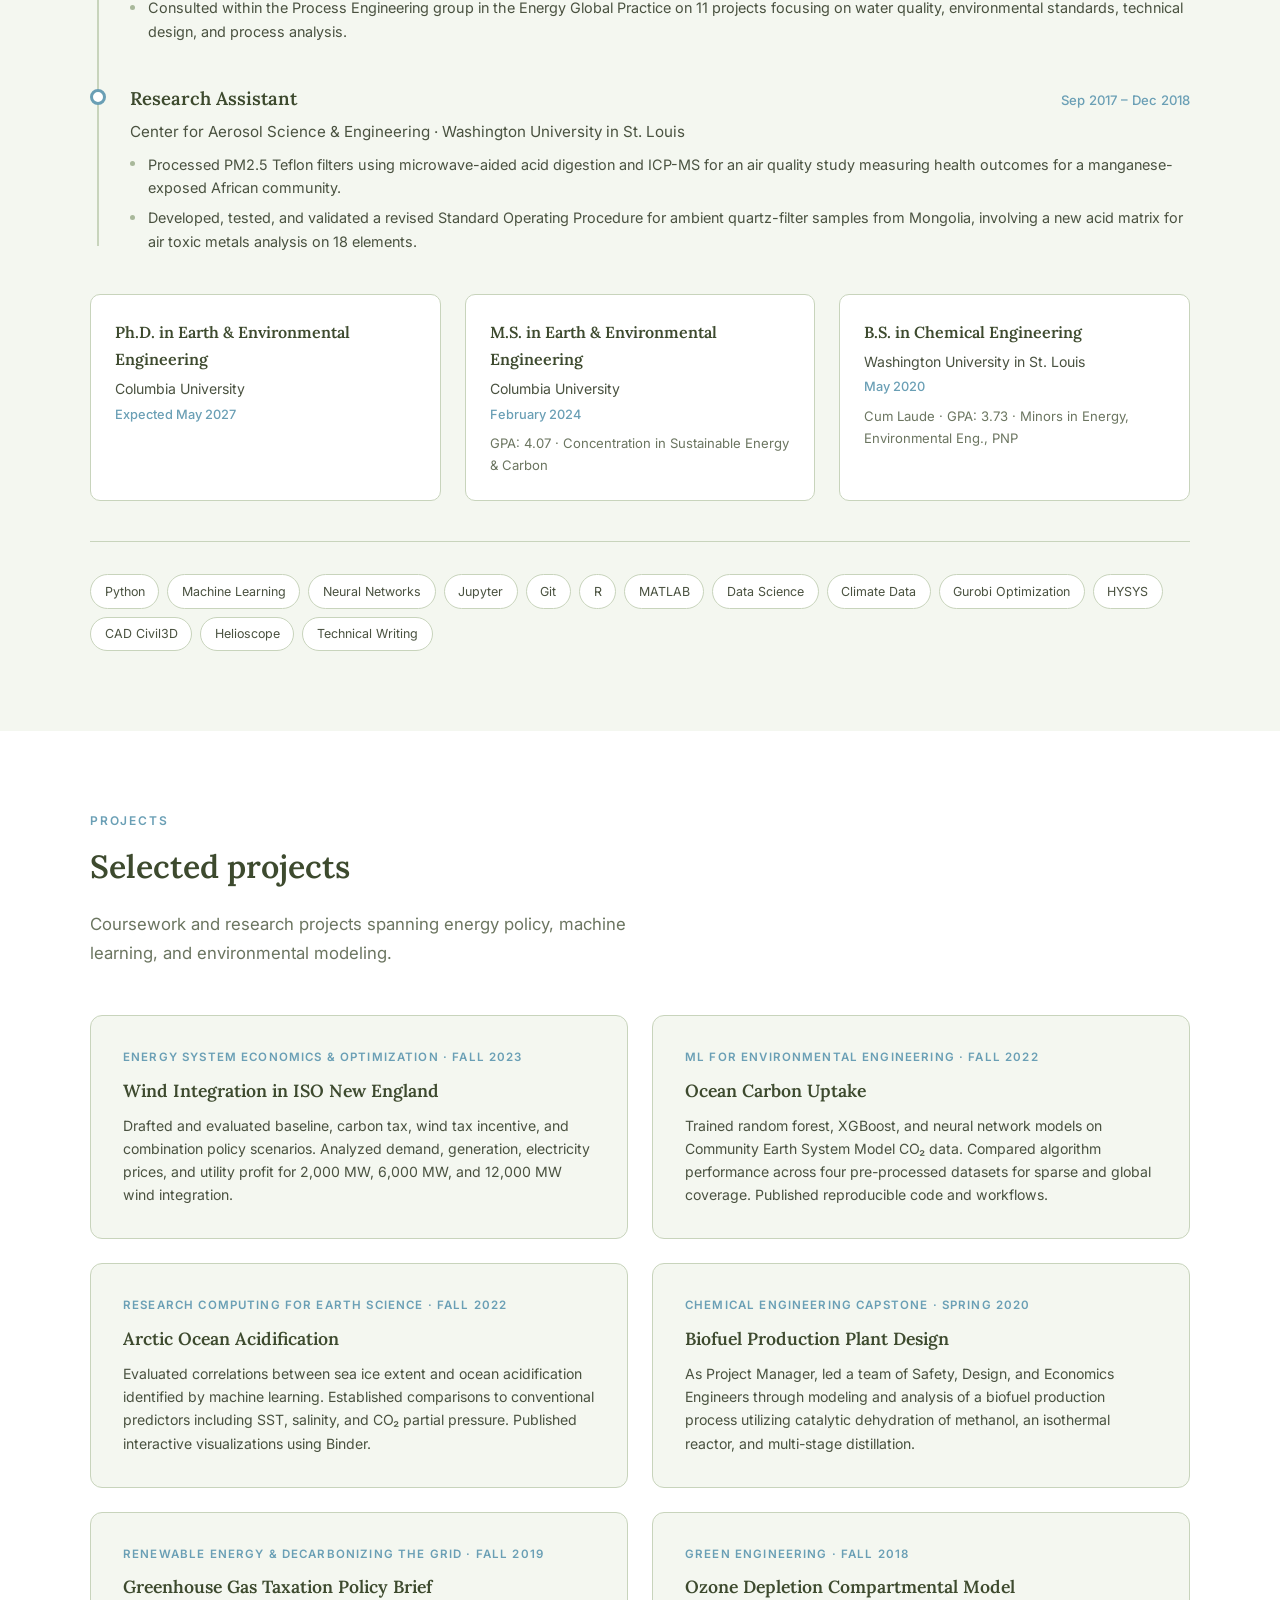
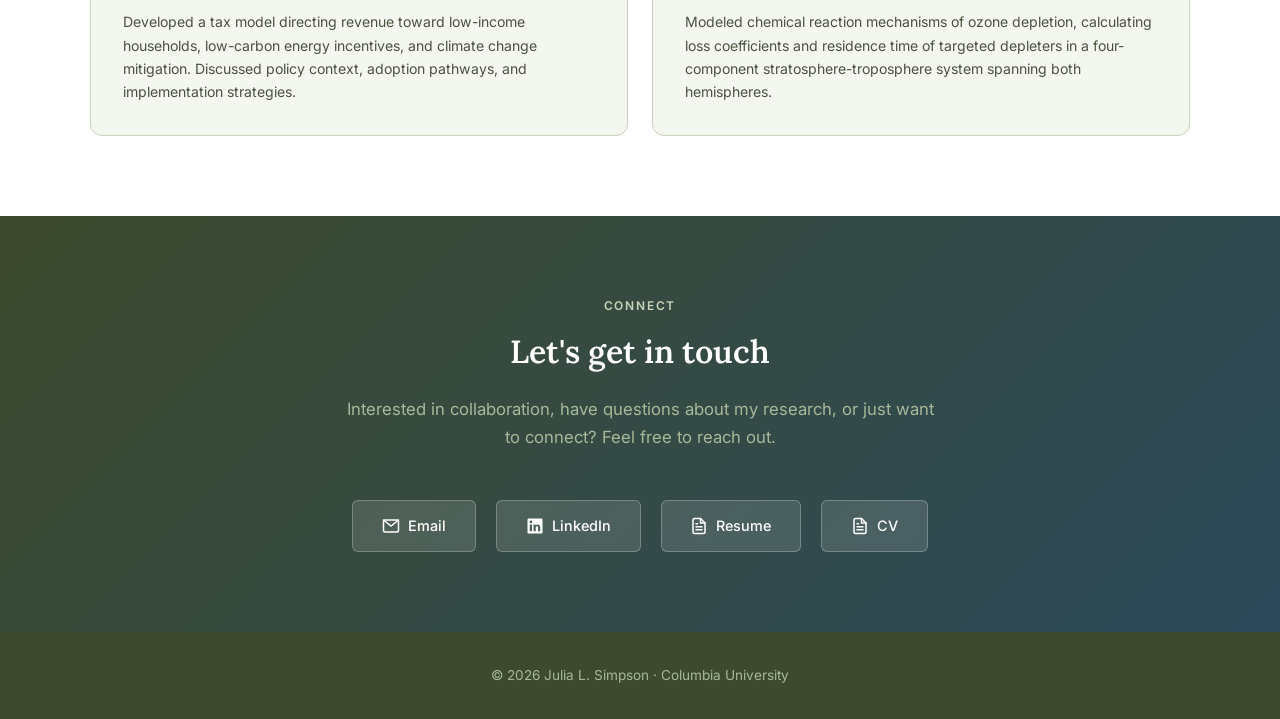
==== commit 35e99893: "website with pages for experience and projects" ====
--- a/index.html
+++ b/index.html
@@ -217,6 +217,94 @@
     }
     .approach-item p { font-size: 0.9rem; color: var(--text-secondary); }
 
+    /* ---- EXPERIENCE ---- */
+    #experience { background: var(--cream); }
+    .timeline { position: relative; padding-left: 2.5rem; }
+    .timeline::before {
+      content: ''; position: absolute; left: 7px; top: 8px; bottom: 8px;
+      width: 2px; background: var(--sage-light);
+    }
+    .timeline-item { position: relative; margin-bottom: 2.5rem; }
+    .timeline-item:last-child { margin-bottom: 0; }
+    .timeline-dot {
+      position: absolute; left: -2.5rem; top: 6px;
+      width: 16px; height: 16px; border-radius: 50%;
+      background: var(--white); border: 3px solid var(--ocean-light);
+    }
+    .timeline-item.current .timeline-dot {
+      background: var(--ocean-light); border-color: var(--ocean);
+      box-shadow: 0 0 0 4px rgba(106, 159, 181, 0.2);
+    }
+    .timeline-header {
+      display: flex; justify-content: space-between; align-items: baseline;
+      flex-wrap: wrap; gap: 0.5rem; margin-bottom: 0.25rem;
+    }
+    .timeline-role {
+      font-family: 'Lora', serif; font-size: 1.15rem; font-weight: 600;
+      color: var(--olive-dark);
+    }
+    .timeline-date {
+      font-size: 0.82rem; color: var(--ocean-light); font-weight: 500;
+      white-space: nowrap;
+    }
+    .timeline-org {
+      font-size: 0.95rem; color: var(--text-secondary); margin-bottom: 0.5rem;
+    }
+    .timeline-details {
+      list-style: none; padding: 0;
+    }
+    .timeline-details li {
+      font-size: 0.9rem; color: var(--text-secondary); line-height: 1.65;
+      padding-left: 1.1rem; position: relative; margin-bottom: 0.4rem;
+    }
+    .timeline-details li::before {
+      content: ''; position: absolute; left: 0; top: 0.55rem;
+      width: 5px; height: 5px; border-radius: 50%; background: var(--sage);
+    }
+    .education-grid { display: grid; grid-template-columns: repeat(3, 1fr); gap: 1.5rem; margin-top: 2.5rem; }
+    .edu-card {
+      background: var(--white); border-radius: 10px; padding: 1.5rem;
+      border: 1px solid var(--sage-light);
+    }
+    .edu-degree {
+      font-family: 'Lora', serif; font-size: 1rem; font-weight: 600;
+      color: var(--olive-dark); margin-bottom: 0.25rem;
+    }
+    .edu-school { font-size: 0.88rem; color: var(--text-secondary); margin-bottom: 0.15rem; }
+    .edu-year { font-size: 0.8rem; color: var(--ocean-light); font-weight: 500; }
+    .edu-detail { font-size: 0.82rem; color: var(--text-light); margin-top: 0.4rem; }
+    .skills-bar {
+      display: flex; flex-wrap: wrap; gap: 0.5rem; margin-top: 2.5rem;
+      padding-top: 2rem; border-top: 1px solid var(--sage-light);
+    }
+    .skill-tag {
+      font-size: 0.78rem; padding: 0.35rem 0.85rem; border-radius: 20px;
+      background: var(--white); color: var(--text-secondary);
+      border: 1px solid var(--sage-light);
+    }
+
+    /* ---- PROJECTS ---- */
+    #projects { background: var(--white); }
+    .projects-grid { display: grid; grid-template-columns: 1fr 1fr; gap: 1.5rem; }
+    .project-card {
+      background: var(--cream); border-radius: 12px; padding: 2rem;
+      border: 1px solid var(--sage-light);
+      transition: transform 0.25s, box-shadow 0.25s;
+    }
+    .project-card:hover {
+      transform: translateY(-2px);
+      box-shadow: 0 8px 24px rgba(61, 74, 46, 0.06);
+    }
+    .project-course {
+      font-size: 0.72rem; font-weight: 600; text-transform: uppercase;
+      letter-spacing: 0.1em; color: var(--ocean-light); margin-bottom: 0.5rem;
+    }
+    .project-card h3 {
+      font-family: 'Lora', serif; font-size: 1.1rem; font-weight: 600;
+      color: var(--olive-dark); margin-bottom: 0.5rem;
+    }
+    .project-card p { font-size: 0.88rem; color: var(--text-secondary); line-height: 1.65; }
+
     /* ---- CONNECT ---- */
     #connect {
       background: linear-gradient(135deg, var(--olive-dark) 0%, var(--ocean-deep) 100%);
@@ -265,6 +353,8 @@
       .about-grid { grid-template-columns: 1fr; }
       .research-cards { grid-template-columns: 1fr; }
       .approach-items { grid-template-columns: 1fr; }
+      .education-grid { grid-template-columns: 1fr; }
+      .projects-grid { grid-template-columns: 1fr; }
     }
     @media (max-width: 600px) {
       .nav-links { display: none; }
@@ -289,7 +379,8 @@
     <ul class="nav-links" id="navLinks">
       <li><a href="#about">About</a></li>
       <li><a href="#research">Research</a></li>
-      <li><a href="#approach">Methods</a></li>
+      <li><a href="#experience">Experience</a></li>
+      <li><a href="#projects">Projects</a></li>
       <li><a href="#connect">Connect</a></li>
     </ul>
     <button class="hamburger" id="hamburger" aria-label="Menu">
@@ -445,33 +536,161 @@
   </div>
 </section>
 
-<!-- APPROACH -->
-<section id="approach">
+<!-- EXPERIENCE -->
+<section id="experience">
   <div class="section-inner">
-    <div class="section-label fade-in" style="text-align:center;">Methods</div>
-    <h2 class="section-title fade-in" style="text-align:center;">Research approach</h2>
-    <p class="section-subtitle fade-in" style="text-align:center; margin-left:auto; margin-right:auto;">Integrating observational data with computational techniques to advance understanding of ocean-atmosphere coupling.</p>
-    <div class="approach-items">
-      <div class="approach-item fade-in">
-        <div class="approach-icon">
-          <svg width="28" height="28" viewBox="0 0 24 24" fill="none" stroke="currentColor" stroke-width="2" stroke-linecap="round"><circle cx="12" cy="12" r="10"/><path d="M2 12h20M12 2a15.3 15.3 0 0 1 4 10 15.3 15.3 0 0 1-4 10 15.3 15.3 0 0 1-4-10A15.3 15.3 0 0 1 12 2z"/></svg>
-        </div>
-        <h3>In Situ &amp; Remote Sensing</h3>
-        <p>Leveraging ship-based measurements, buoy networks, and satellite observations to build comprehensive datasets of air-sea exchange.</p>
-      </div>
-      <div class="approach-item fade-in">
-        <div class="approach-icon">
-          <svg width="28" height="28" viewBox="0 0 24 24" fill="none" stroke="currentColor" stroke-width="2" stroke-linecap="round"><rect x="4" y="4" width="16" height="16" rx="2"/><path d="M9 9h6v6H9z"/><path d="M9 1v3M15 1v3M9 20v3M15 20v3M20 9h3M20 14h3M1 9h3M1 14h3"/></svg>
-        </div>
-        <h3>Machine Learning</h3>
-        <p>Applying physics-informed neural networks and other ML techniques to discover patterns and improve parameterizations of complex flux processes.</p>
-      </div>
-      <div class="approach-item fade-in">
-        <div class="approach-icon">
-          <svg width="28" height="28" viewBox="0 0 24 24" fill="none" stroke="currentColor" stroke-width="2" stroke-linecap="round"><path d="M3 3v18h18"/><path d="M7 16l4-8 4 4 4-10"/></svg>
-        </div>
-        <h3>Climate Modeling</h3>
-        <p>Integrating improved parameterizations into Earth system models to enhance the fidelity of weather and climate simulations.</p>
+    <div class="section-label fade-in">Experience</div>
+    <h2 class="section-title fade-in">Professional &amp; research history</h2>
+    <p class="section-subtitle fade-in">From environmental consulting to climate research, bridging engineering practice with scientific discovery.</p>
+
+    <div class="timeline">
+      <div class="timeline-item current fade-in">
+        <div class="timeline-dot"></div>
+        <div class="timeline-header">
+          <span class="timeline-role">Ph.D. Candidate</span>
+          <span class="timeline-date">Aug 2022 &ndash; Present</span>
+        </div>
+        <div class="timeline-org">Columbia University &middot; Earth &amp; Environmental Engineering &middot; New York, NY</div>
+        <ul class="timeline-details">
+          <li>Developing a hybrid physics-machine learning workflow using ensembles of neural networks trained on 3 million synthetic samples, then fine-tuned via transfer learning to ~10,000 real-world observations to address data scarcity in air-sea flux modeling.</li>
+          <li>Employing causal discovery methods (PCMCI+) to illuminate directional relationships between meteorological drivers and air-sea fluxes, enabling physically grounded interpretation of ML predictions.</li>
+        </ul>
+      </div>
+
+      <div class="timeline-item fade-in">
+        <div class="timeline-dot"></div>
+        <div class="timeline-header">
+          <span class="timeline-role">Assistant Chemical Engineer</span>
+          <span class="timeline-date">Aug 2020 &ndash; Dec 2022</span>
+        </div>
+        <div class="timeline-org">Burns &amp; McDonnell &middot; Wallingford, CT</div>
+        <ul class="timeline-details">
+          <li>Authored and submitted environmental permit applications for energy infrastructure projects, including large-scale 55 and 65 MW solar installations, battery storage, and transmission lines.</li>
+          <li>Analyzed regulatory frameworks, executed field sampling campaigns, evaluated remediation efficacy, and calculated facility potential to emit for 6 criteria and 188 hazardous air pollutants.</li>
+        </ul>
+      </div>
+
+      <div class="timeline-item fade-in">
+        <div class="timeline-dot"></div>
+        <div class="timeline-header">
+          <span class="timeline-role">Sustainability Engineering Intern</span>
+          <span class="timeline-date">Jan 2020 &ndash; Mar 2020</span>
+        </div>
+        <div class="timeline-org">Office of Sustainability &middot; St. Louis, MO</div>
+        <ul class="timeline-details">
+          <li>Collaborated on a team of 5 interns to design 2.5 MW of solar installations for the city of St. Louis, developing a comprehensive proposal integrating SolSmart policy and Helioscope engineering design.</li>
+        </ul>
+      </div>
+
+      <div class="timeline-item fade-in">
+        <div class="timeline-dot"></div>
+        <div class="timeline-header">
+          <span class="timeline-role">Chemical Engineering Intern</span>
+          <span class="timeline-date">May 2019 &ndash; Aug 2019</span>
+        </div>
+        <div class="timeline-org">Burns &amp; McDonnell &middot; Kansas City, MO</div>
+        <ul class="timeline-details">
+          <li>Consulted within the Process Engineering group in the Energy Global Practice on 11 projects focusing on water quality, environmental standards, technical design, and process analysis.</li>
+        </ul>
+      </div>
+
+      <div class="timeline-item fade-in">
+        <div class="timeline-dot"></div>
+        <div class="timeline-header">
+          <span class="timeline-role">Research Assistant</span>
+          <span class="timeline-date">Sep 2017 &ndash; Dec 2018</span>
+        </div>
+        <div class="timeline-org">Center for Aerosol Science &amp; Engineering &middot; Washington University in St. Louis</div>
+        <ul class="timeline-details">
+          <li>Processed PM2.5 Teflon filters using microwave-aided acid digestion and ICP-MS for an air quality study measuring health outcomes for a manganese-exposed African community.</li>
+          <li>Developed, tested, and validated a revised Standard Operating Procedure for ambient quartz-filter samples from Mongolia, involving a new acid matrix for air toxic metals analysis on 18 elements.</li>
+        </ul>
+      </div>
+    </div>
+
+    <!-- Education -->
+    <div class="education-grid fade-in">
+      <div class="edu-card">
+        <div class="edu-degree">Ph.D. in Earth &amp; Environmental Engineering</div>
+        <div class="edu-school">Columbia University</div>
+        <div class="edu-year">Expected May 2027</div>
+      </div>
+      <div class="edu-card">
+        <div class="edu-degree">M.S. in Earth &amp; Environmental Engineering</div>
+        <div class="edu-school">Columbia University</div>
+        <div class="edu-year">February 2024</div>
+        <div class="edu-detail">GPA: 4.07 &middot; Concentration in Sustainable Energy &amp; Carbon</div>
+      </div>
+      <div class="edu-card">
+        <div class="edu-degree">B.S. in Chemical Engineering</div>
+        <div class="edu-school">Washington University in St. Louis</div>
+        <div class="edu-year">May 2020</div>
+        <div class="edu-detail">Cum Laude &middot; GPA: 3.73 &middot; Minors in Energy, Environmental Eng., PNP</div>
+      </div>
+    </div>
+
+    <!-- Skills -->
+    <div class="skills-bar fade-in">
+      <span class="skill-tag">Python</span>
+      <span class="skill-tag">Machine Learning</span>
+      <span class="skill-tag">Neural Networks</span>
+      <span class="skill-tag">Jupyter</span>
+      <span class="skill-tag">Git</span>
+      <span class="skill-tag">R</span>
+      <span class="skill-tag">MATLAB</span>
+      <span class="skill-tag">Data Science</span>
+      <span class="skill-tag">Climate Data</span>
+      <span class="skill-tag">Gurobi Optimization</span>
+      <span class="skill-tag">HYSYS</span>
+      <span class="skill-tag">CAD Civil3D</span>
+      <span class="skill-tag">Helioscope</span>
+      <span class="skill-tag">Technical Writing</span>
+    </div>
+  </div>
+</section>
+
+<!-- PROJECTS -->
+<section id="projects">
+  <div class="section-inner">
+    <div class="section-label fade-in">Projects</div>
+    <h2 class="section-title fade-in">Selected projects</h2>
+    <p class="section-subtitle fade-in">Coursework and research projects spanning energy policy, machine learning, and environmental modeling.</p>
+
+    <div class="projects-grid">
+      <div class="project-card fade-in">
+        <div class="project-course">Energy System Economics &amp; Optimization &middot; Fall 2023</div>
+        <h3>Wind Integration in ISO New England</h3>
+        <p>Drafted and evaluated baseline, carbon tax, wind tax incentive, and combination policy scenarios. Analyzed demand, generation, electricity prices, and utility profit for 2,000 MW, 6,000 MW, and 12,000 MW wind integration.</p>
+      </div>
+
+      <div class="project-card fade-in">
+        <div class="project-course">ML for Environmental Engineering &middot; Fall 2022</div>
+        <h3>Ocean Carbon Uptake</h3>
+        <p>Trained random forest, XGBoost, and neural network models on Community Earth System Model CO&#8322; data. Compared algorithm performance across four pre-processed datasets for sparse and global coverage. Published reproducible code and workflows.</p>
+      </div>
+
+      <div class="project-card fade-in">
+        <div class="project-course">Research Computing for Earth Science &middot; Fall 2022</div>
+        <h3>Arctic Ocean Acidification</h3>
+        <p>Evaluated correlations between sea ice extent and ocean acidification identified by machine learning. Established comparisons to conventional predictors including SST, salinity, and CO&#8322; partial pressure. Published interactive visualizations using Binder.</p>
+      </div>
+
+      <div class="project-card fade-in">
+        <div class="project-course">Chemical Engineering Capstone &middot; Spring 2020</div>
+        <h3>Biofuel Production Plant Design</h3>
+        <p>As Project Manager, led a team of Safety, Design, and Economics Engineers through modeling and analysis of a biofuel production process utilizing catalytic dehydration of methanol, an isothermal reactor, and multi-stage distillation.</p>
+      </div>
+
+      <div class="project-card fade-in">
+        <div class="project-course">Renewable Energy &amp; Decarbonizing the Grid &middot; Fall 2019</div>
+        <h3>Greenhouse Gas Taxation Policy Brief</h3>
+        <p>Developed a tax model directing revenue toward low-income households, low-carbon energy incentives, and climate change mitigation. Discussed policy context, adoption pathways, and implementation strategies.</p>
+      </div>
+
+      <div class="project-card fade-in">
+        <div class="project-course">Green Engineering &middot; Fall 2018</div>
+        <h3>Ozone Depletion Compartmental Model</h3>
+        <p>Modeled chemical reaction mechanisms of ozone depletion, calculating loss coefficients and residence time of targeted depleters in a four-component stratosphere-troposphere system spanning both hemispheres.</p>
       </div>
     </div>
   </div>
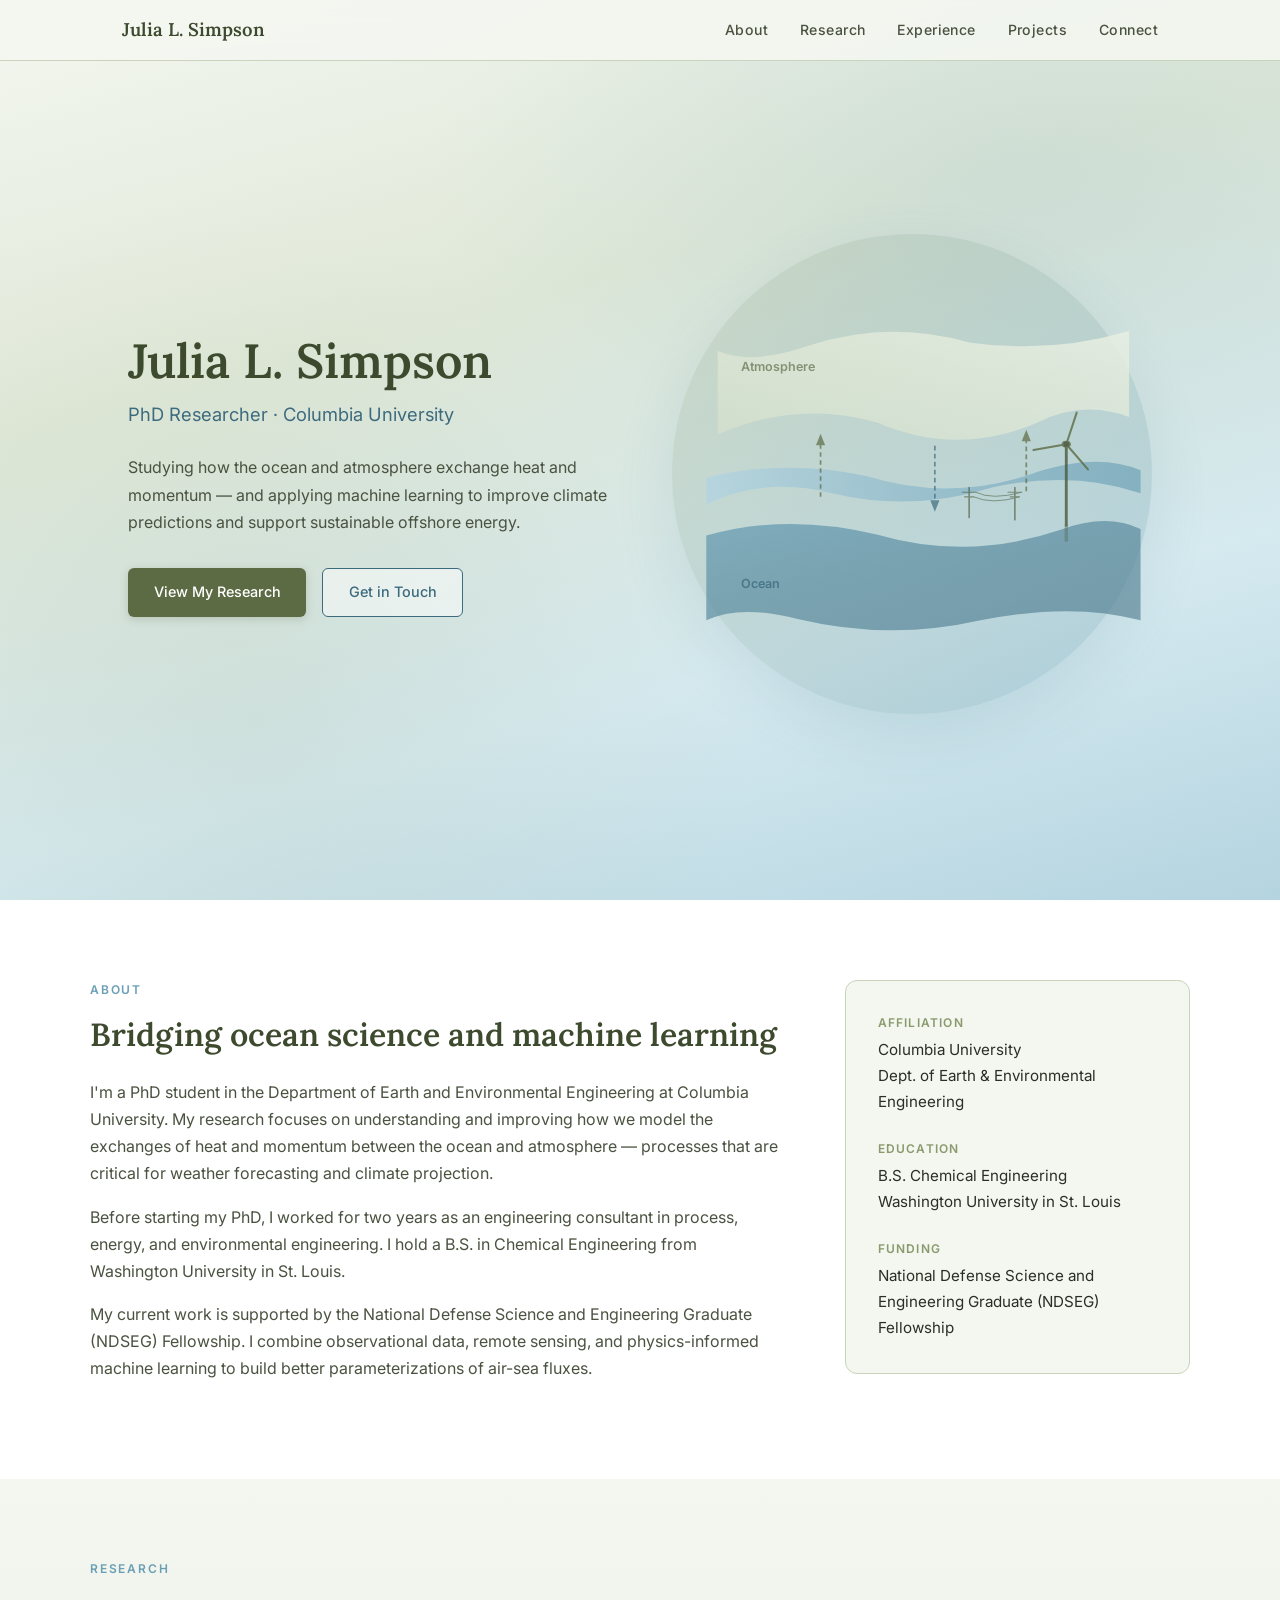
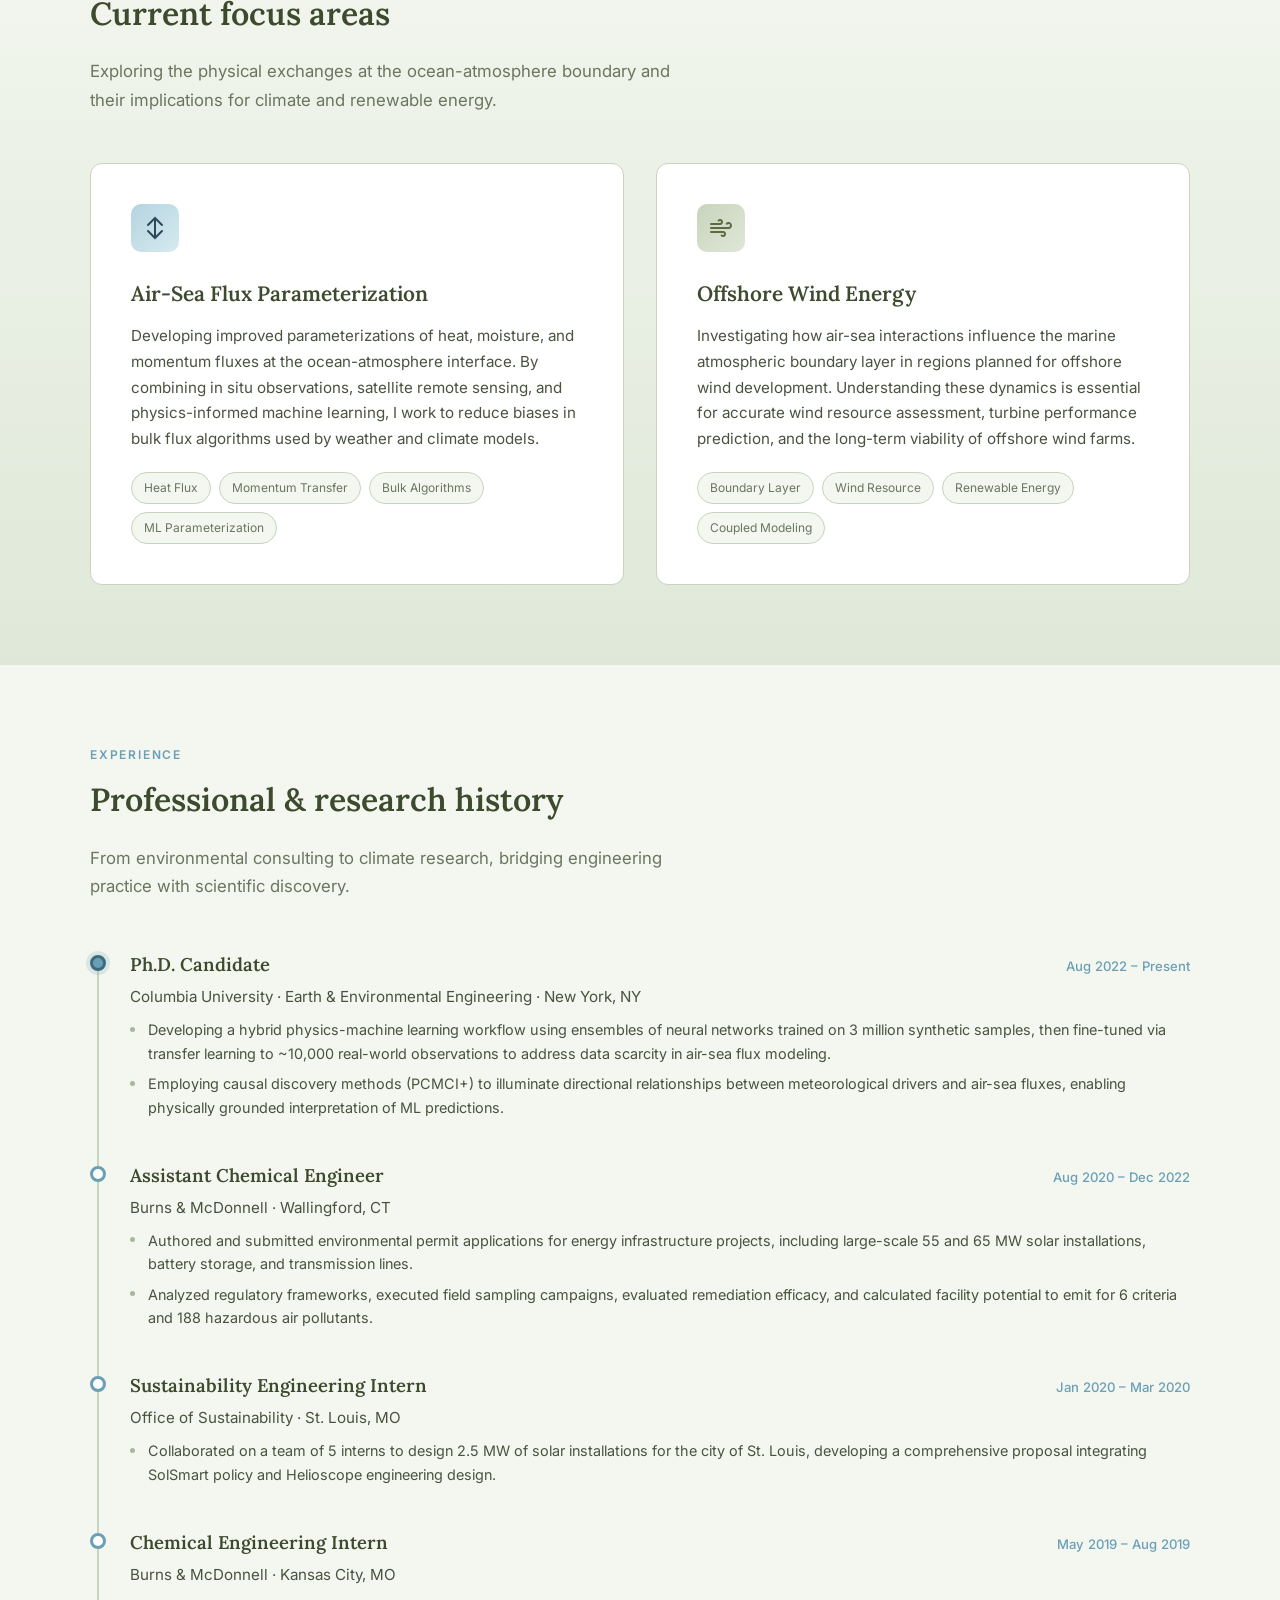
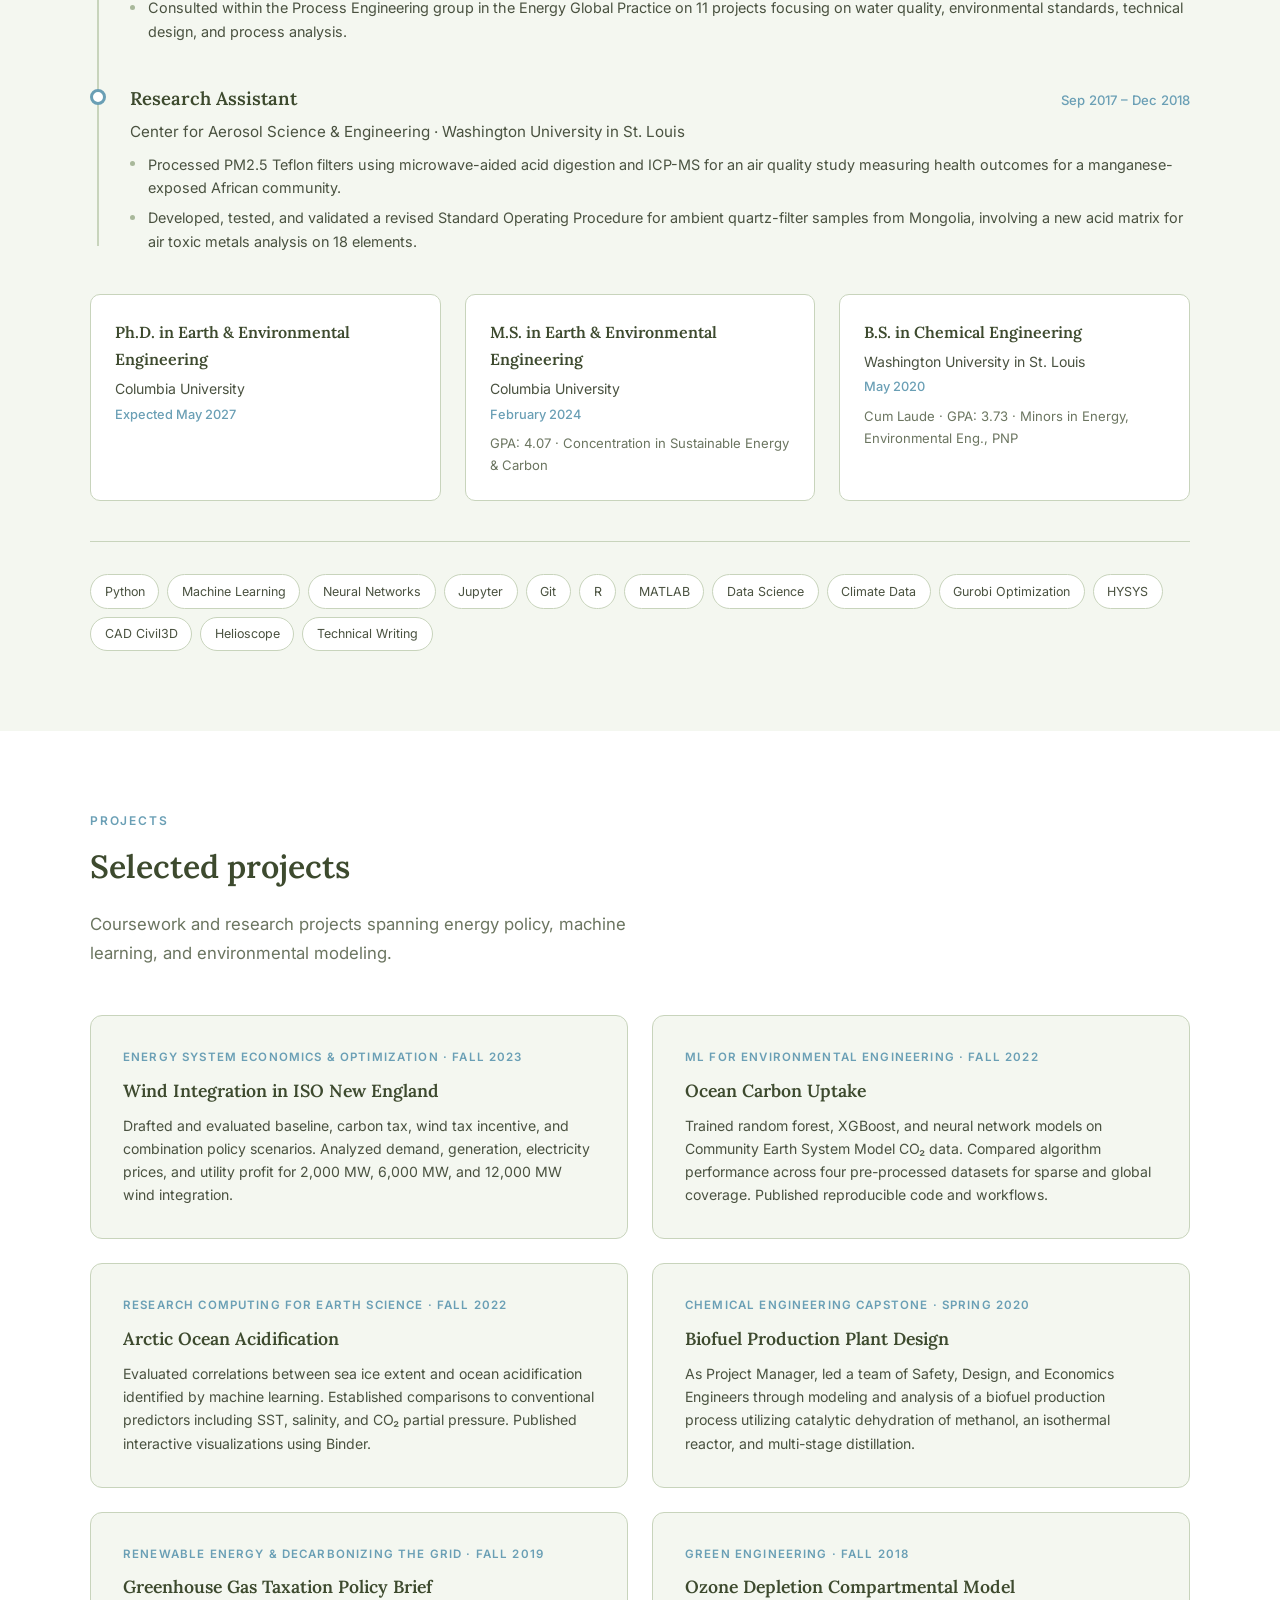
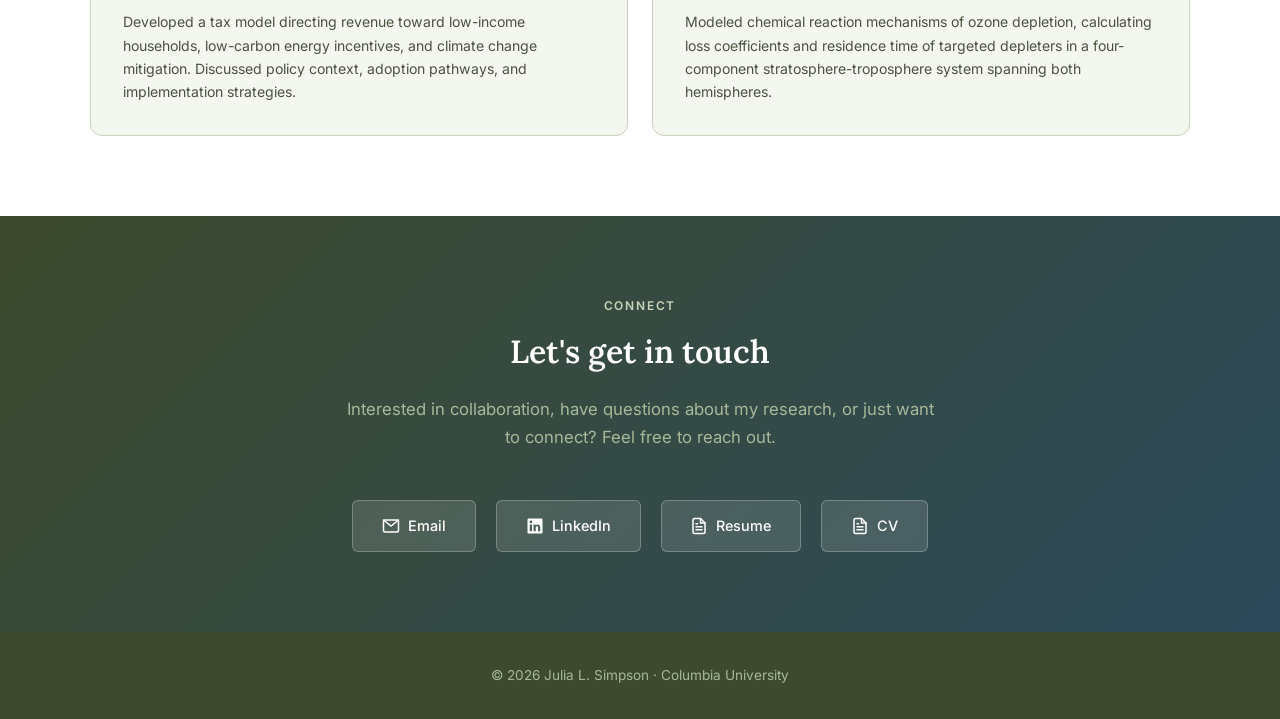
==== commit 34144fea: "website with pages for experience and projects and adjustments" ====
--- a/index.html
+++ b/index.html
@@ -125,7 +125,7 @@
     /* Hero graphic: abstract wave illustration */
     .hero-graphic { position: relative; display: flex; align-items: center; justify-content: center; }
     .wave-container {
-      width: 100%; aspect-ratio: 1; max-width: 500px;
+      width: 100%; aspect-ratio: 1; max-width: 580px;
       border-radius: 50%; position: relative;
       background: linear-gradient(135deg, rgba(168, 184, 154, 0.3), rgba(106, 159, 181, 0.3));
       box-shadow: 0 20px 60px rgba(61, 107, 126, 0.12);
@@ -349,7 +349,7 @@
       .hero-text p { margin-left: auto; margin-right: auto; }
       .hero-links { justify-content: center; }
       .hero-graphic { order: -1; }
-      .wave-container { max-width: 300px; }
+      .wave-container { max-width: 340px; }
       .about-grid { grid-template-columns: 1fr; }
       .research-cards { grid-template-columns: 1fr; }
       .approach-items { grid-template-columns: 1fr; }
@@ -464,6 +464,43 @@
           <!-- Labels -->
           <text x="60" y="120" font-family="Inter, sans-serif" font-size="11" fill="#7a8a6a" opacity="0.9" font-weight="600">Atmosphere</text>
           <text x="60" y="310" font-family="Inter, sans-serif" font-size="11" fill="#3d6b7e" opacity="0.8" font-weight="600">Ocean</text>
+
+          <!-- Wind turbine (offshore, base at ocean surface ~y=255) -->
+          <g opacity="0.8">
+            <!-- Tower (from water surface up into atmosphere) -->
+            <line x1="345" y1="255" x2="345" y2="185" stroke="#4a5a3a" stroke-width="2.5" stroke-linecap="round"/>
+            <!-- Submerged foundation -->
+            <line x1="345" y1="255" x2="345" y2="268" stroke="#4a5a3a" stroke-width="3" stroke-linecap="round" opacity="0.4"/>
+            <!-- Nacelle -->
+            <ellipse cx="345" cy="184" rx="4" ry="3" fill="#5c6b44"/>
+            <!-- Blades with rotation animation -->
+            <g>
+              <animateTransform attributeName="transform" type="rotate" from="0 345 184" to="360 345 184" dur="5s" repeatCount="indefinite"/>
+              <!-- Blade 1 (up) -->
+              <line x1="345" y1="184" x2="345" y2="155" stroke="#5c6b44" stroke-width="1.8" stroke-linecap="round"/>
+              <!-- Blade 2 (lower-right) -->
+              <line x1="345" y1="184" x2="370" y2="199" stroke="#5c6b44" stroke-width="1.8" stroke-linecap="round"/>
+              <!-- Blade 3 (lower-left) -->
+              <line x1="345" y1="184" x2="320" y2="199" stroke="#5c6b44" stroke-width="1.8" stroke-linecap="round"/>
+            </g>
+            <!-- Hub -->
+            <circle cx="345" cy="184" r="2.5" fill="#3d4a2e"/>
+          </g>
+
+          <!-- Transmission line (two poles on the flux/interface zone) -->
+          <g opacity="0.6">
+            <!-- Pole 1 (near turbine) -->
+            <line x1="300" y1="250" x2="300" y2="222" stroke="#4a5a3a" stroke-width="1.5" stroke-linecap="round"/>
+            <line x1="294" y1="226" x2="306" y2="226" stroke="#4a5a3a" stroke-width="1" stroke-linecap="round"/>
+            <line x1="296" y1="230" x2="304" y2="230" stroke="#4a5a3a" stroke-width="1" stroke-linecap="round"/>
+            <!-- Pole 2 (farther toward shore) -->
+            <line x1="260" y1="248" x2="260" y2="222" stroke="#4a5a3a" stroke-width="1.5" stroke-linecap="round"/>
+            <line x1="254" y1="226" x2="266" y2="226" stroke="#4a5a3a" stroke-width="1" stroke-linecap="round"/>
+            <line x1="256" y1="230" x2="264" y2="230" stroke="#4a5a3a" stroke-width="1" stroke-linecap="round"/>
+            <!-- Wires (catenary curves between poles) -->
+            <path d="M306 226 Q280 233 266 226" fill="none" stroke="#4a5a3a" stroke-width="0.8"/>
+            <path d="M304 230 Q280 237 264 230" fill="none" stroke="#4a5a3a" stroke-width="0.8"/>
+          </g>
         </svg>
       </div>
     </div>
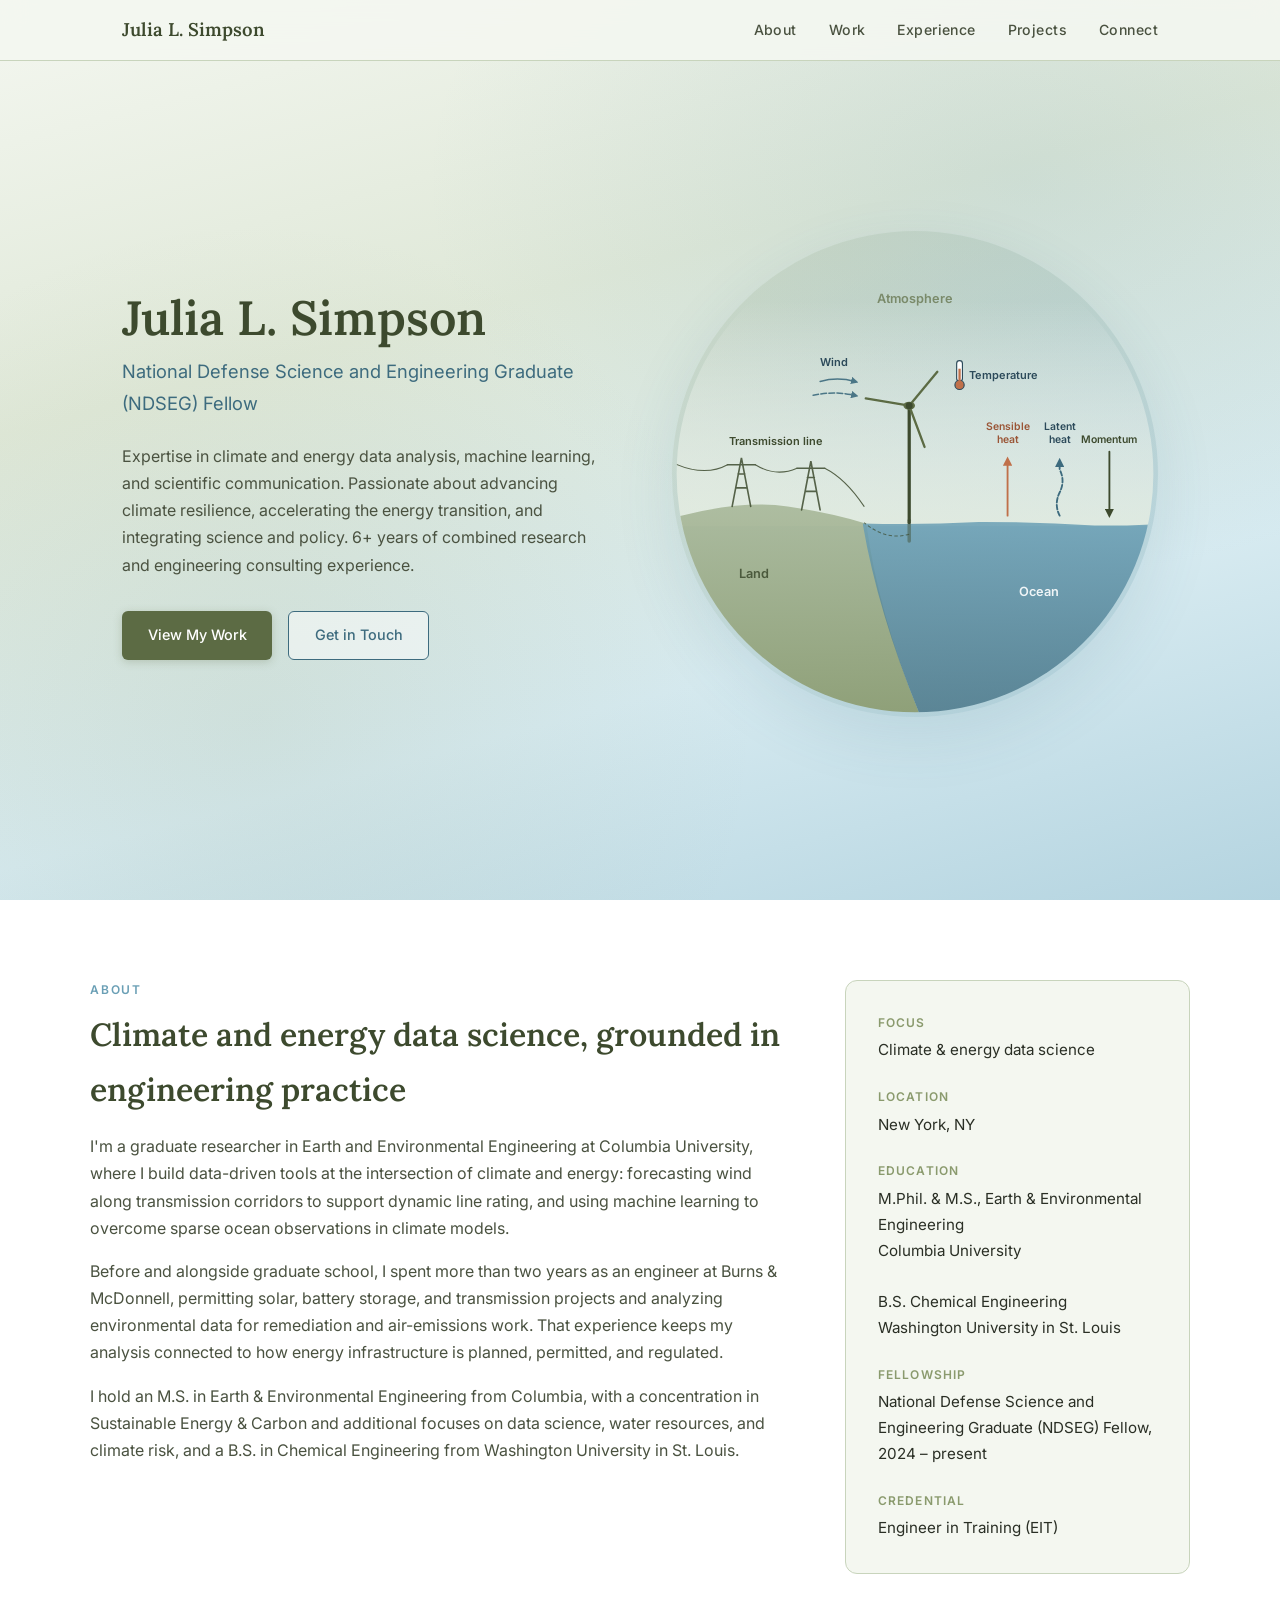
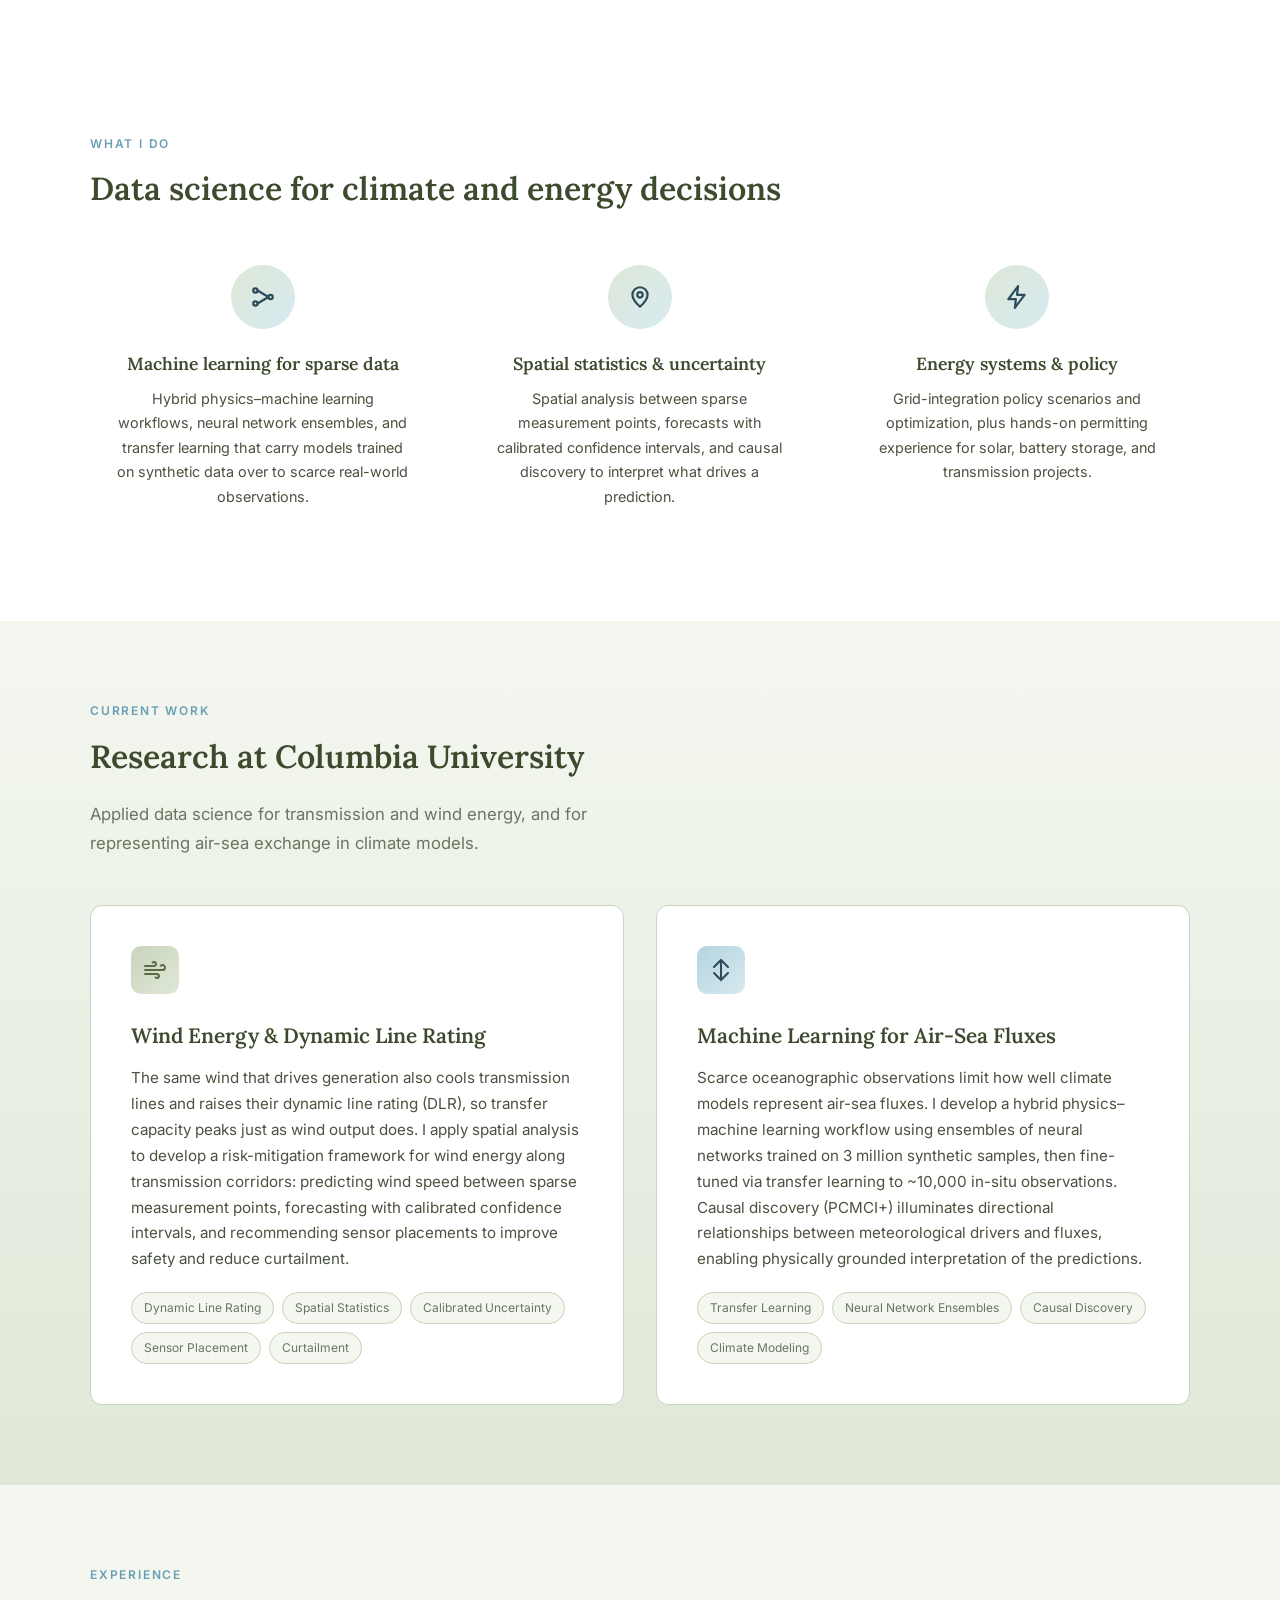
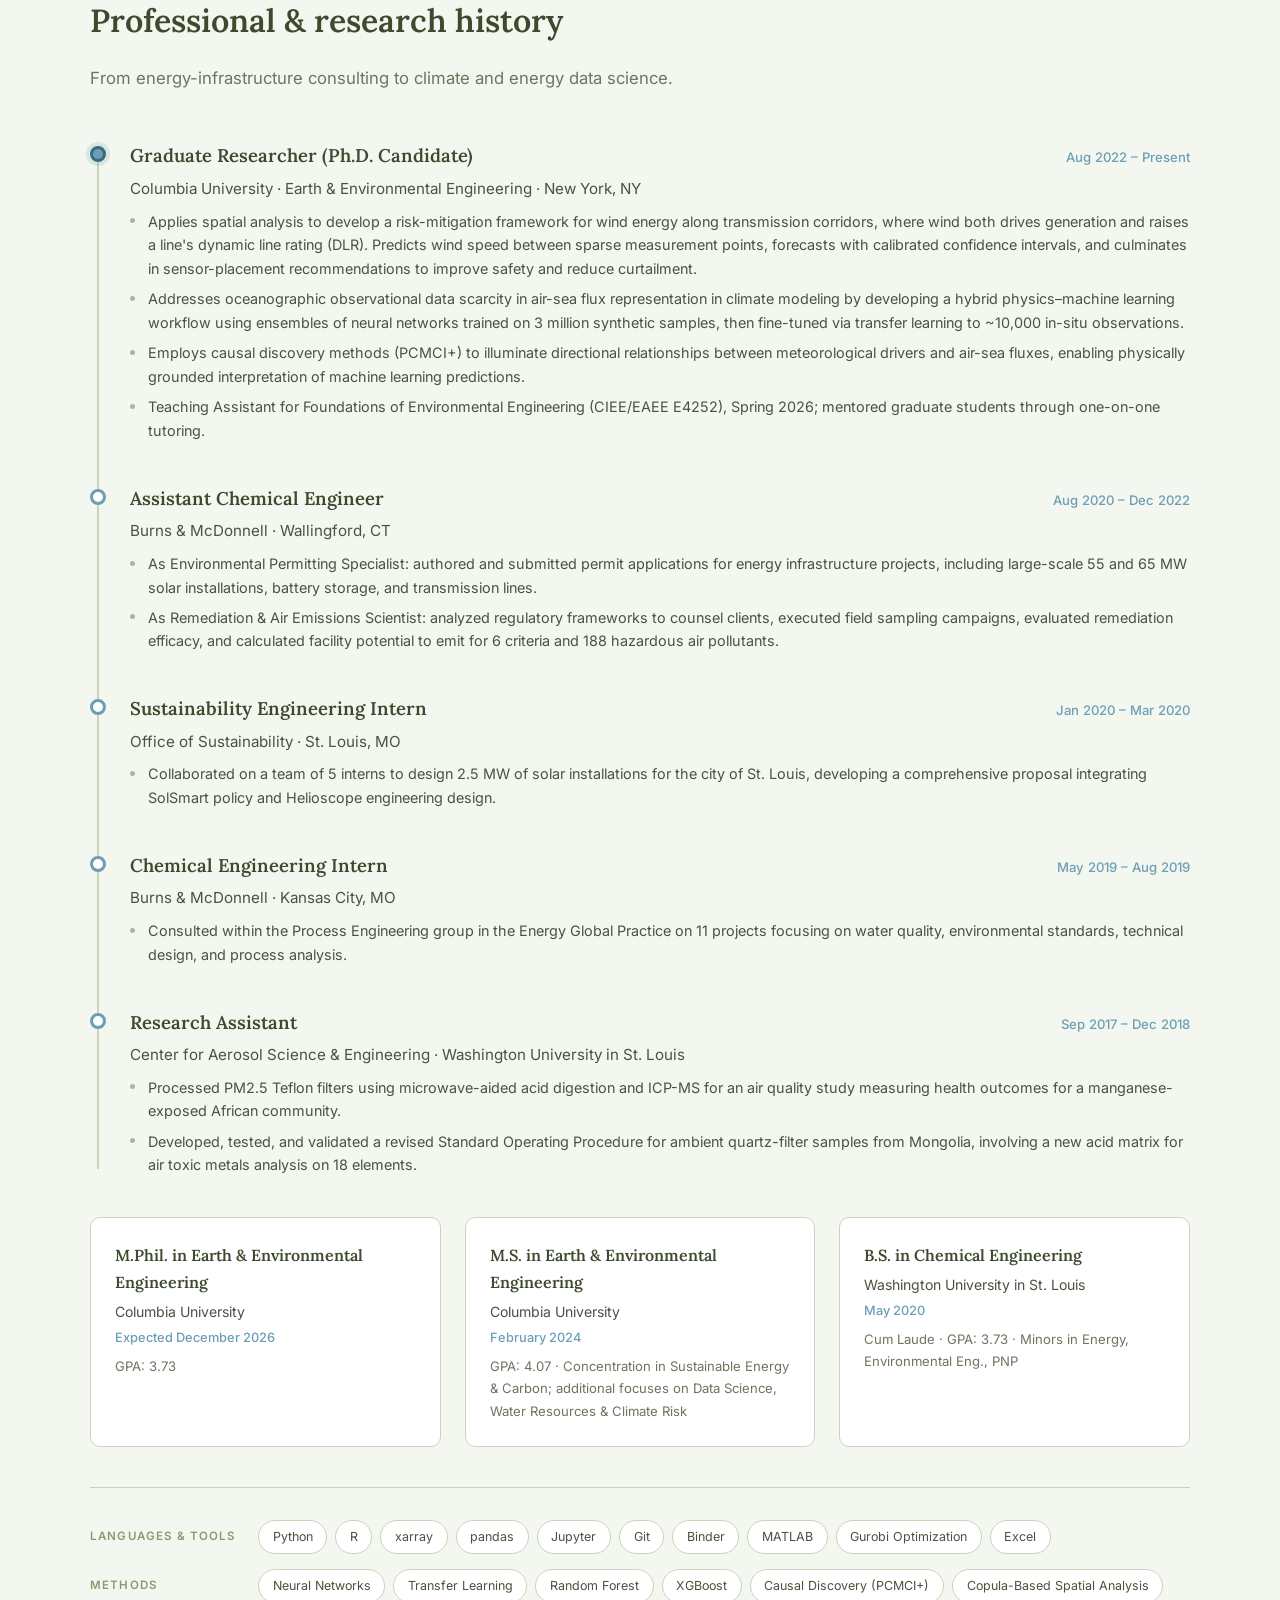
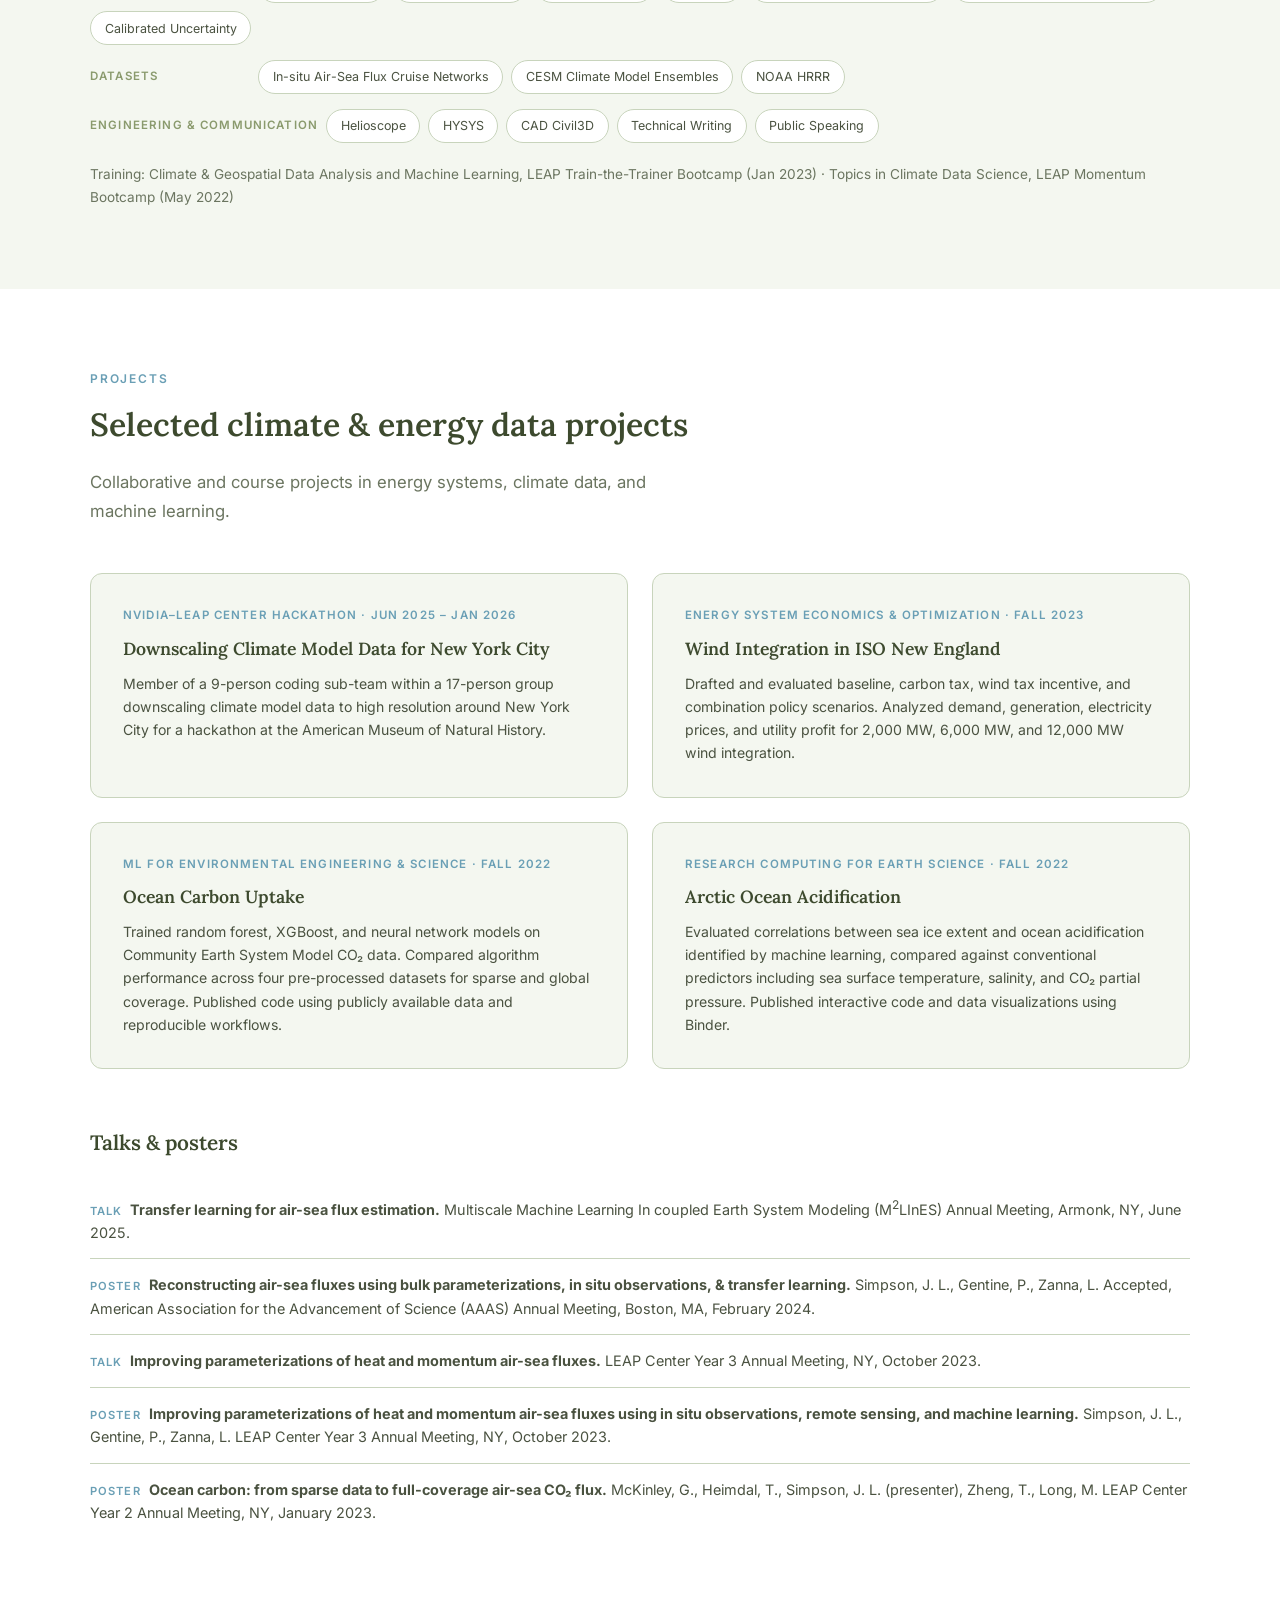
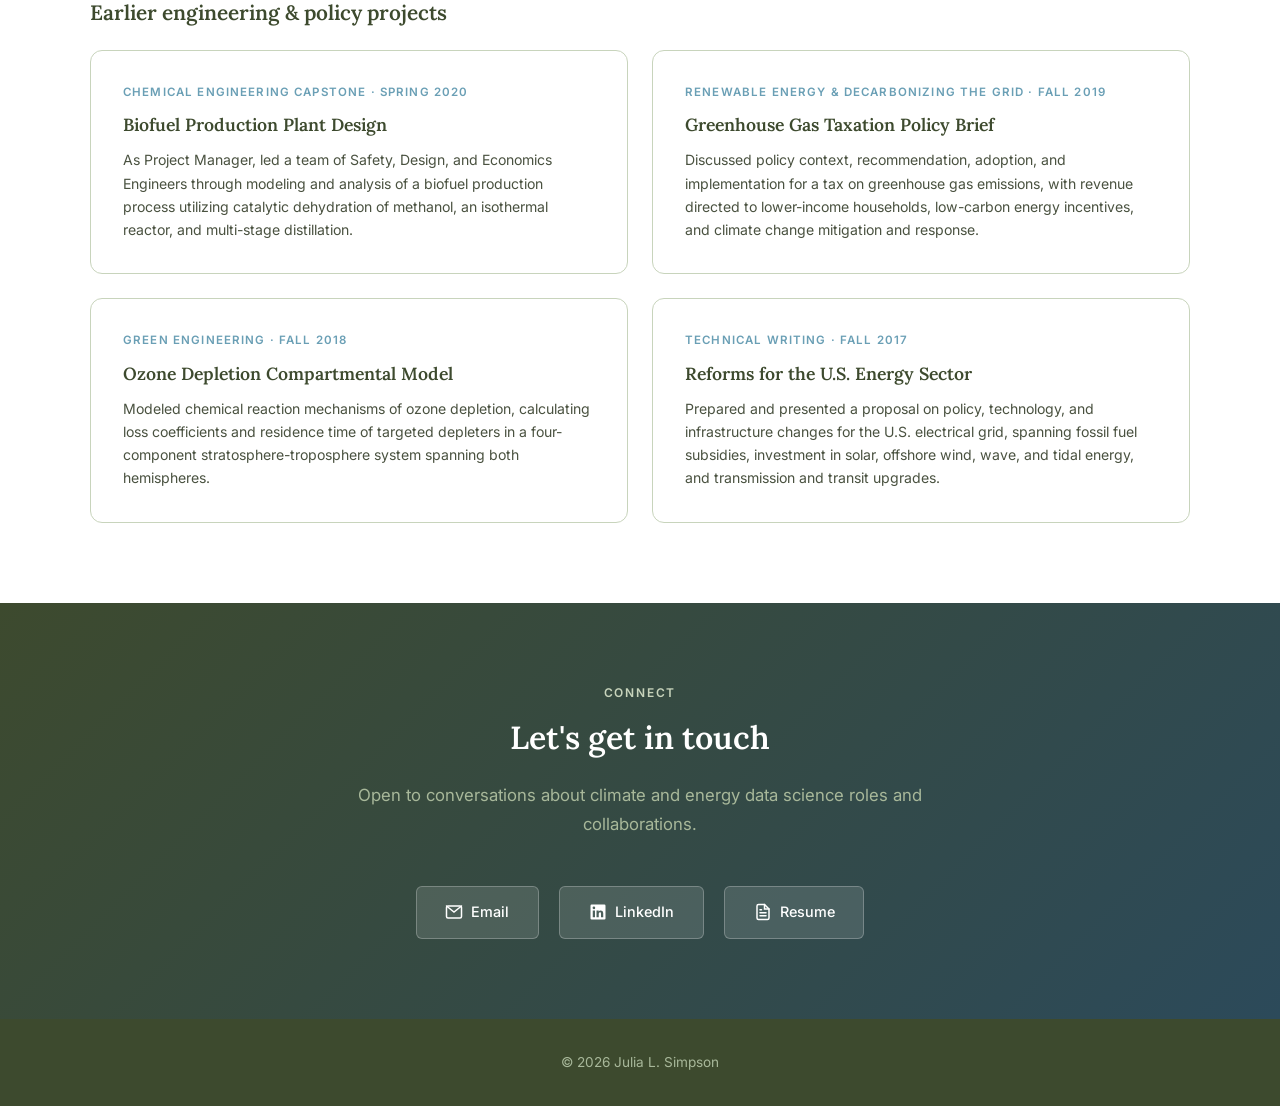
==== commit d554fc4c: "Align site with Oct 2026 resume; redraw hero graphic" ====
--- a/index.html
+++ b/index.html
@@ -1,9 +1,18 @@
 <!DOCTYPE html>
+<!--
+  Personal website: Julia L. Simpson
+  Modified 2026-11-05: aligned content with the Oct 2026 one-page and extended resumes;
+    reframed around climate and energy data science (hero, about, "What I do",
+    current work, experience, education, skills, projects, talks).
+    Redrew hero graphic: onshore transmission line (left), central offshore turbine with
+    wind and temperature labels, labeled sensible heat / latent heat / momentum fluxes (right).
+-->
 <html lang="en">
 <head>
   <meta charset="UTF-8">
   <meta name="viewport" content="width=device-width, initial-scale=1.0">
-  <title>Julia L. Simpson — Researcher</title>
+  <title>Julia L. Simpson — Climate &amp; Energy Data Science</title>
+  <meta name="description" content="Julia L. Simpson, NDSEG Fellow: climate and energy data analysis, machine learning, and scientific communication.">
   <link href="https://fonts.googleapis.com/css2?family=Lora:ital,wght@0,400;0,600;1,400&family=Inter:wght@300;400;500;600&display=swap" rel="stylesheet">
   <style>
     *, *::before, *::after { box-sizing: border-box; margin: 0; padding: 0; }
@@ -283,6 +292,16 @@
       border: 1px solid var(--sage-light);
     }
 
+    .skills-group {
+      display: flex; flex-wrap: wrap; gap: 0.5rem; align-items: center; margin-bottom: 0.9rem;
+    }
+    .skills-group:last-child { margin-bottom: 0; }
+    .skills-group-label {
+      font-size: 0.72rem; font-weight: 600; text-transform: uppercase;
+      letter-spacing: 0.1em; color: var(--olive-light); min-width: 10rem;
+    }
+    .training-note { font-size: 0.85rem; color: var(--text-light); margin-top: 1.25rem; }
+
     /* ---- PROJECTS ---- */
     #projects { background: var(--white); }
     .projects-grid { display: grid; grid-template-columns: 1fr 1fr; gap: 1.5rem; }
@@ -304,6 +323,22 @@
       color: var(--olive-dark); margin-bottom: 0.5rem;
     }
     .project-card p { font-size: 0.88rem; color: var(--text-secondary); line-height: 1.65; }
+
+    .subsection-title {
+      font-family: 'Lora', serif; font-size: 1.3rem; font-weight: 600;
+      color: var(--olive-dark); margin: 3.5rem 0 1.25rem;
+    }
+    .projects-grid.secondary .project-card { background: var(--white); }
+    .talks-list { list-style: none; padding: 0; }
+    .talks-list li {
+      font-size: 0.9rem; color: var(--text-secondary); line-height: 1.6;
+      padding: 0.9rem 0; border-bottom: 1px solid var(--sage-light);
+    }
+    .talks-list li:last-child { border-bottom: none; }
+    .talk-kind {
+      font-size: 0.7rem; font-weight: 600; text-transform: uppercase; letter-spacing: 0.1em;
+      color: var(--ocean-light); margin-right: 0.5rem;
+    }
 
     /* ---- CONNECT ---- */
     #connect {
@@ -355,6 +390,7 @@
       .approach-items { grid-template-columns: 1fr; }
       .education-grid { grid-template-columns: 1fr; }
       .projects-grid { grid-template-columns: 1fr; }
+      .skills-group-label { min-width: 100%; }
     }
     @media (max-width: 600px) {
       .nav-links { display: none; }
@@ -378,7 +414,7 @@
     <a href="#" class="nav-brand">Julia L. Simpson</a>
     <ul class="nav-links" id="navLinks">
       <li><a href="#about">About</a></li>
-      <li><a href="#research">Research</a></li>
+      <li><a href="#research">Work</a></li>
       <li><a href="#experience">Experience</a></li>
       <li><a href="#projects">Projects</a></li>
       <li><a href="#connect">Connect</a></li>
@@ -394,112 +430,117 @@
   <div class="hero-inner">
     <div class="hero-text">
       <h1>Julia L. Simpson</h1>
-      <div class="subtitle">PhD Researcher · Columbia University</div>
-      <p>Studying how the ocean and atmosphere exchange heat and momentum — and applying machine learning to improve climate predictions and support sustainable offshore energy.</p>
+      <div class="subtitle">National Defense Science and Engineering Graduate (NDSEG) Fellow</div>
+      <p>Expertise in climate and energy data analysis, machine learning, and scientific communication. Passionate about advancing climate resilience, accelerating the energy transition, and integrating science and policy. 6+ years of combined research and engineering consulting experience.</p>
       <div class="hero-links">
-        <a href="#research" class="btn btn-primary">View My Research</a>
+        <a href="#research" class="btn btn-primary">View My Work</a>
         <a href="#connect" class="btn btn-outline">Get in Touch</a>
       </div>
     </div>
     <div class="hero-graphic">
       <div class="wave-container">
-        <svg viewBox="0 0 420 420" fill="none" xmlns="http://www.w3.org/2000/svg">
-          <!-- Abstract ocean-atmosphere waves -->
+        <svg viewBox="0 0 420 420" fill="none" xmlns="http://www.w3.org/2000/svg" role="img"
+             aria-label="Onshore transmission line on the left, an offshore wind turbine in the center with wind and temperature labels, and sensible heat, latent heat, and momentum fluxes between ocean and atmosphere on the right">
+          <!-- Layout (2026-11-05): land + transmission line on the left (x < 165), turbine near center (x = 205),
+               labeled air-sea flux arrows over the open ocean on the right (x = 285-375). -->
           <defs>
-            <linearGradient id="g1" x1="0%" y1="0%" x2="100%" y2="100%">
+            <linearGradient id="gOcean" x1="0%" y1="0%" x2="0%" y2="100%">
               <stop offset="0%" stop-color="#6a9fb5" stop-opacity="0.85"/>
-              <stop offset="100%" stop-color="#3d6b7e" stop-opacity="0.6"/>
+              <stop offset="100%" stop-color="#3d6b7e" stop-opacity="0.75"/>
             </linearGradient>
-            <linearGradient id="g2" x1="100%" y1="0%" x2="0%" y2="100%">
-              <stop offset="0%" stop-color="#e8efe2" stop-opacity="0.95"/>
-              <stop offset="100%" stop-color="#d5e0cc" stop-opacity="0.85"/>
+            <linearGradient id="gLand" x1="0%" y1="0%" x2="0%" y2="100%">
+              <stop offset="0%" stop-color="#a8b89a"/>
+              <stop offset="100%" stop-color="#8a9a6d"/>
             </linearGradient>
-            <linearGradient id="g3" x1="0%" y1="50%" x2="100%" y2="50%">
-              <stop offset="0%" stop-color="#b4d4e0" stop-opacity="0.9"/>
-              <stop offset="100%" stop-color="#6a9fb5" stop-opacity="0.7"/>
+            <linearGradient id="gAir" x1="0%" y1="0%" x2="0%" y2="100%">
+              <stop offset="0%" stop-color="#ffffff" stop-opacity="0"/>
+              <stop offset="100%" stop-color="#e8efe2" stop-opacity="0.8"/>
             </linearGradient>
+            <marker id="arrUp" viewBox="0 0 10 10" refX="5" refY="5" markerWidth="5" markerHeight="5" orient="auto-start-reverse">
+              <path d="M0 0 L10 5 L0 10 Z" fill="context-stroke"/>
+            </marker>
+            <clipPath id="sceneClip"><circle cx="210" cy="210" r="206"/></clipPath>
           </defs>
-          <!-- Atmosphere layer -->
-          <path d="M40 180 Q110 140 180 170 Q250 200 320 160 Q360 140 400 165 L400 80 Q330 110 260 90 Q190 70 120 100 Q70 120 40 100 Z" fill="url(#g2)" opacity="0.9">
-            <animate attributeName="d" dur="8s" repeatCount="indefinite" values="
-              M40 180 Q110 140 180 170 Q250 200 320 160 Q360 140 400 165 L400 80 Q330 110 260 90 Q190 70 120 100 Q70 120 40 100 Z;
-              M40 170 Q110 150 180 160 Q250 190 320 170 Q360 150 400 155 L400 90 Q330 100 260 100 Q190 80 120 95 Q70 110 40 105 Z;
-              M40 180 Q110 140 180 170 Q250 200 320 160 Q360 140 400 165 L400 80 Q330 110 260 90 Q190 70 120 100 Q70 120 40 100 Z" />
+          <g clip-path="url(#sceneClip)">
+
+          <!-- Atmosphere -->
+          <rect x="0" y="60" width="420" height="195" fill="url(#gAir)"/>
+          <text x="210" y="62" text-anchor="middle" font-family="Inter, sans-serif" font-size="11" font-weight="600" fill="#7a8a6a">Atmosphere</text>
+
+          <!-- Land (left) -->
+          <path d="M0 248 Q60 232 100 238 Q140 244 168 253 Q178 330 215 420 L0 420 Z" fill="url(#gLand)" opacity="0.9"/>
+          <text x="58" y="300" font-family="Inter, sans-serif" font-size="11" font-weight="600" fill="#3d4a2e" opacity="0.85">Land</text>
+
+          <!-- Ocean (right) -->
+          <path d="M165 254 Q215 244 265 254 Q315 264 365 252 Q390 246 420 252 L420 420 L215 420 Q178 330 165 254 Z" fill="url(#gOcean)">
+            <animate attributeName="d" dur="7s" repeatCount="indefinite" values="
+              M165 254 Q215 244 265 254 Q315 264 365 252 Q390 246 420 252 L420 420 L215 420 Q178 330 165 254 Z;
+              M165 252 Q215 260 265 250 Q315 244 365 256 Q390 260 420 254 L420 420 L215 420 Q178 330 165 254 Z;
+              M165 254 Q215 244 265 254 Q315 264 365 252 Q390 246 420 252 L420 420 L215 420 Q178 330 165 254 Z"/>
           </path>
-          <!-- Interface / flux zone -->
-          <path d="M30 210 Q100 190 170 215 Q240 240 310 205 Q370 180 410 210 L410 230 Q350 200 280 225 Q210 250 140 230 Q80 215 30 240 Z" fill="url(#g3)" opacity="0.95">
-            <animate attributeName="d" dur="6s" repeatCount="indefinite" values="
-              M30 210 Q100 190 170 215 Q240 240 310 205 Q370 180 410 210 L410 230 Q350 200 280 225 Q210 250 140 230 Q80 215 30 240 Z;
-              M30 215 Q100 200 170 210 Q240 230 310 215 Q370 195 410 205 L410 225 Q350 210 280 220 Q210 240 140 225 Q80 210 30 235 Z;
-              M30 210 Q100 190 170 215 Q240 240 310 205 Q370 180 410 210 L410 230 Q350 200 280 225 Q210 250 140 230 Q80 215 30 240 Z" />
-          </path>
-          <!-- Ocean layer -->
-          <path d="M30 260 Q100 240 180 265 Q260 290 340 255 Q380 240 410 260 L410 340 Q350 320 270 340 Q190 360 110 335 Q60 320 30 340 Z" fill="url(#g1)" opacity="0.9">
-            <animate attributeName="d" dur="10s" repeatCount="indefinite" values="
-              M30 260 Q100 240 180 265 Q260 290 340 255 Q380 240 410 260 L410 340 Q350 320 270 340 Q190 360 110 335 Q60 320 30 340 Z;
-              M30 270 Q100 250 180 260 Q260 280 340 265 Q380 250 410 255 L410 335 Q350 325 270 335 Q190 350 110 340 Q60 330 30 335 Z;
-              M30 260 Q100 240 180 265 Q260 290 340 255 Q380 240 410 260 L410 340 Q350 320 270 340 Q190 360 110 335 Q60 320 30 340 Z" />
-          </path>
-          <!-- Small flux arrows -->
-          <g opacity="0.7">
-            <line x1="130" y1="230" x2="130" y2="190" stroke="#5c6b44" stroke-width="1.5" stroke-dasharray="4 3">
-              <animate attributeName="y2" dur="3s" repeatCount="indefinite" values="190;180;190" />
+          <text x="300" y="315" font-family="Inter, sans-serif" font-size="11" font-weight="600" fill="#ffffff" opacity="0.9">Ocean</text>
+
+          <!-- Onshore transmission line: two lattice towers and catenary conductors -->
+          <g stroke="#3d4a2e" stroke-linecap="round" opacity="0.85">
+            <path d="M52 238 L60 196 L68 238 M55 222 L65 222 M57 210 L63 210 M48 202 L72 202" stroke-width="1.4"/>
+            <path d="M112 241 L120 199 L128 241 M115 225 L125 225 M117 213 L123 213 M108 205 L132 205" stroke-width="1.4"/>
+            <path d="M0 200 Q28 213 48 202 M72 202 Q90 213 108 205" stroke-width="0.9"/>
+            <path d="M132 205 Q150 214 166 238" stroke-width="0.9"/>
+          </g>
+          <!-- Export cable from turbine to shore -->
+          <path d="M205 262 Q185 268 166 252" stroke="#3d4a2e" stroke-width="0.9" stroke-dasharray="3 2" opacity="0.7"/>
+          <text x="90" y="185" text-anchor="middle" font-family="Inter, sans-serif" font-size="9.5" font-weight="600" fill="#3d4a2e">Transmission line</text>
+
+          <!-- Offshore wind turbine (center) -->
+          <g>
+            <line x1="205" y1="268" x2="205" y2="250" stroke="#3d4a2e" stroke-width="3" stroke-linecap="round" opacity="0.45"/>
+            <line x1="205" y1="252" x2="205" y2="152" stroke="#3d4a2e" stroke-width="2.8" stroke-linecap="round"/>
+            <ellipse cx="205" cy="151" rx="5" ry="3.5" fill="#5c6b44"/>
+            <g>
+              <animateTransform attributeName="transform" type="rotate" from="0 205 151" to="360 205 151" dur="5s" repeatCount="indefinite"/>
+              <line x1="205" y1="151" x2="205" y2="113" stroke="#5c6b44" stroke-width="2" stroke-linecap="round"/>
+              <line x1="205" y1="151" x2="238" y2="170" stroke="#5c6b44" stroke-width="2" stroke-linecap="round"/>
+              <line x1="205" y1="151" x2="172" y2="170" stroke="#5c6b44" stroke-width="2" stroke-linecap="round"/>
+            </g>
+            <circle cx="205" cy="151" r="3" fill="#3d4a2e"/>
+          </g>
+
+          <!-- Wind label: streamlines approaching the rotor -->
+          <g stroke="#3d6b7e" stroke-width="1.3" stroke-linecap="round" fill="none" opacity="0.9">
+            <path d="M128 130 Q143 126 158 130" marker-end="url(#arrUp)">
+              <animate attributeName="stroke-dashoffset" from="0" to="-14" dur="1.5s" repeatCount="indefinite"/>
+            </path>
+            <path d="M122 142 Q140 138 158 142" marker-end="url(#arrUp)" stroke-dasharray="5 2">
+              <animate attributeName="stroke-dashoffset" from="0" to="-14" dur="1.5s" repeatCount="indefinite"/>
+            </path>
+          </g>
+          <text x="140" y="117" text-anchor="middle" font-family="Inter, sans-serif" font-size="9.5" font-weight="600" fill="#2c4a5a">Wind</text>
+
+          <!-- Temperature label: thermometer beside the nacelle -->
+          <g transform="translate(246 112)">
+            <rect x="0" y="0" width="5" height="18" rx="2.5" fill="#ffffff" stroke="#2c4a5a" stroke-width="1"/>
+            <circle cx="2.5" cy="21" r="4" fill="#c0704a" stroke="#2c4a5a" stroke-width="1"/>
+            <rect x="1.5" y="7" width="2" height="12" fill="#c0704a"/>
+          </g>
+          <text x="257" y="128" font-family="Inter, sans-serif" font-size="9.5" font-weight="600" fill="#2c4a5a">Temperature</text>
+
+          <!-- Air-sea fluxes (right): sensible and latent heat upward, momentum downward -->
+          <g stroke-width="1.6" stroke-linecap="round" fill="none">
+            <line x1="290" y1="246" x2="290" y2="200" stroke="#c0704a" marker-end="url(#arrUp)">
+              <animate attributeName="y2" dur="3s" repeatCount="indefinite" values="204;194;204"/>
             </line>
-            <polygon points="126,192 130,182 134,192" fill="#5c6b44">
-              <animate attributeName="points" dur="3s" repeatCount="indefinite" values="126,192 130,182 134,192;126,182 130,172 134,182;126,192 130,182 134,192" />
-            </polygon>
-            <line x1="230" y1="195" x2="230" y2="235" stroke="#3d6b7e" stroke-width="1.5" stroke-dasharray="4 3">
-              <animate attributeName="y1" dur="4s" repeatCount="indefinite" values="195;185;195" />
+            <path d="M335 246 Q330 236 335 226 Q340 216 335 206 L335 200" stroke="#3d6b7e" stroke-dasharray="4 2" marker-end="url(#arrUp)">
+              <animate attributeName="stroke-dashoffset" from="0" to="-12" dur="1.5s" repeatCount="indefinite"/>
+            </path>
+            <line x1="378" y1="198" x2="378" y2="244" stroke="#3d4a2e" marker-end="url(#arrUp)">
+              <animate attributeName="y1" dur="3.5s" repeatCount="indefinite" values="198;188;198"/>
             </line>
-            <polygon points="226,233 230,243 234,233" fill="#3d6b7e">
-              <animate attributeName="points" dur="4s" repeatCount="indefinite" values="226,233 230,243 234,233;226,233 230,243 234,233;226,233 230,243 234,233" />
-            </polygon>
-            <line x1="310" y1="225" x2="310" y2="190" stroke="#5c6b44" stroke-width="1.5" stroke-dasharray="4 3">
-              <animate attributeName="y2" dur="3.5s" repeatCount="indefinite" values="190;178;190" />
-            </line>
-            <polygon points="306,192 310,182 314,192" fill="#5c6b44">
-              <animate attributeName="points" dur="3.5s" repeatCount="indefinite" values="306,192 310,182 314,192;306,180 310,170 314,180;306,192 310,182 314,192" />
-            </polygon>
           </g>
-          <!-- Labels -->
-          <text x="60" y="120" font-family="Inter, sans-serif" font-size="11" fill="#7a8a6a" opacity="0.9" font-weight="600">Atmosphere</text>
-          <text x="60" y="310" font-family="Inter, sans-serif" font-size="11" fill="#3d6b7e" opacity="0.8" font-weight="600">Ocean</text>
-
-          <!-- Wind turbine (offshore, base at ocean surface ~y=255) -->
-          <g opacity="0.8">
-            <!-- Tower (from water surface up into atmosphere) -->
-            <line x1="345" y1="255" x2="345" y2="185" stroke="#4a5a3a" stroke-width="2.5" stroke-linecap="round"/>
-            <!-- Submerged foundation -->
-            <line x1="345" y1="255" x2="345" y2="268" stroke="#4a5a3a" stroke-width="3" stroke-linecap="round" opacity="0.4"/>
-            <!-- Nacelle -->
-            <ellipse cx="345" cy="184" rx="4" ry="3" fill="#5c6b44"/>
-            <!-- Blades with rotation animation -->
-            <g>
-              <animateTransform attributeName="transform" type="rotate" from="0 345 184" to="360 345 184" dur="5s" repeatCount="indefinite"/>
-              <!-- Blade 1 (up) -->
-              <line x1="345" y1="184" x2="345" y2="155" stroke="#5c6b44" stroke-width="1.8" stroke-linecap="round"/>
-              <!-- Blade 2 (lower-right) -->
-              <line x1="345" y1="184" x2="370" y2="199" stroke="#5c6b44" stroke-width="1.8" stroke-linecap="round"/>
-              <!-- Blade 3 (lower-left) -->
-              <line x1="345" y1="184" x2="320" y2="199" stroke="#5c6b44" stroke-width="1.8" stroke-linecap="round"/>
-            </g>
-            <!-- Hub -->
-            <circle cx="345" cy="184" r="2.5" fill="#3d4a2e"/>
+          <g font-family="Inter, sans-serif" font-size="9" font-weight="600" text-anchor="middle">
+            <text x="290" y="172" fill="#9a5536"><tspan x="290">Sensible</tspan><tspan x="290" dy="11">heat</tspan></text>
+            <text x="335" y="172" fill="#2c4a5a"><tspan x="335">Latent</tspan><tspan x="335" dy="11">heat</tspan></text>
+            <text x="378" y="183" fill="#3d4a2e">Momentum</text>
           </g>
-
-          <!-- Transmission line (two poles on the flux/interface zone) -->
-          <g opacity="0.6">
-            <!-- Pole 1 (near turbine) -->
-            <line x1="300" y1="250" x2="300" y2="222" stroke="#4a5a3a" stroke-width="1.5" stroke-linecap="round"/>
-            <line x1="294" y1="226" x2="306" y2="226" stroke="#4a5a3a" stroke-width="1" stroke-linecap="round"/>
-            <line x1="296" y1="230" x2="304" y2="230" stroke="#4a5a3a" stroke-width="1" stroke-linecap="round"/>
-            <!-- Pole 2 (farther toward shore) -->
-            <line x1="260" y1="248" x2="260" y2="222" stroke="#4a5a3a" stroke-width="1.5" stroke-linecap="round"/>
-            <line x1="254" y1="226" x2="266" y2="226" stroke="#4a5a3a" stroke-width="1" stroke-linecap="round"/>
-            <line x1="256" y1="230" x2="264" y2="230" stroke="#4a5a3a" stroke-width="1" stroke-linecap="round"/>
-            <!-- Wires (catenary curves between poles) -->
-            <path d="M306 226 Q280 233 266 226" fill="none" stroke="#4a5a3a" stroke-width="0.8"/>
-            <path d="M304 230 Q280 237 264 230" fill="none" stroke="#4a5a3a" stroke-width="0.8"/>
           </g>
         </svg>
       </div>
@@ -513,24 +554,63 @@
     <div class="about-grid">
       <div class="about-text fade-in">
         <div class="section-label">About</div>
-        <h2 class="section-title">Bridging ocean science and machine learning</h2>
-        <p>I'm a PhD student in the Department of Earth and Environmental Engineering at Columbia University. My research focuses on understanding and improving how we model the exchanges of heat and momentum between the ocean and atmosphere — processes that are critical for weather forecasting and climate projection.</p>
-        <p>Before starting my PhD, I worked for two years as an engineering consultant in process, energy, and environmental engineering. I hold a B.S. in Chemical Engineering from Washington University in St. Louis.</p>
-        <p>My current work is supported by the National Defense Science and Engineering Graduate (NDSEG) Fellowship. I combine observational data, remote sensing, and physics-informed machine learning to build better parameterizations of air-sea fluxes.</p>
+        <h2 class="section-title">Climate and energy data science, grounded in engineering practice</h2>
+        <p>I'm a graduate researcher in Earth and Environmental Engineering at Columbia University, where I build data-driven tools at the intersection of climate and energy: forecasting wind along transmission corridors to support dynamic line rating, and using machine learning to overcome sparse ocean observations in climate models.</p>
+        <p>Before and alongside graduate school, I spent more than two years as an engineer at Burns &amp; McDonnell, permitting solar, battery storage, and transmission projects and analyzing environmental data for remediation and air-emissions work. That experience keeps my analysis connected to how energy infrastructure is planned, permitted, and regulated.</p>
+        <p>I hold an M.S. in Earth &amp; Environmental Engineering from Columbia, with a concentration in Sustainable Energy &amp; Carbon and additional focuses on data science, water resources, and climate risk, and a B.S. in Chemical Engineering from Washington University in St. Louis.</p>
       </div>
       <div class="about-details fade-in">
         <div class="detail-item">
-          <div class="detail-label">Affiliation</div>
-          <div class="detail-value">Columbia University<br>Dept. of Earth &amp; Environmental Engineering</div>
+          <div class="detail-label">Focus</div>
+          <div class="detail-value">Climate &amp; energy data science</div>
+        </div>
+        <div class="detail-item">
+          <div class="detail-label">Location</div>
+          <div class="detail-value">New York, NY</div>
         </div>
         <div class="detail-item">
           <div class="detail-label">Education</div>
-          <div class="detail-value">B.S. Chemical Engineering<br>Washington University in St. Louis</div>
+          <div class="detail-value">M.Phil. &amp; M.S., Earth &amp; Environmental Engineering<br>Columbia University<br><br>B.S. Chemical Engineering<br>Washington University in St. Louis</div>
         </div>
         <div class="detail-item">
-          <div class="detail-label">Funding</div>
-          <div class="detail-value">National Defense Science and Engineering Graduate (NDSEG) Fellowship</div>
-        </div>
+          <div class="detail-label">Fellowship</div>
+          <div class="detail-value">National Defense Science and Engineering Graduate (NDSEG) Fellow, 2024 &ndash; present</div>
+        </div>
+        <div class="detail-item">
+          <div class="detail-label">Credential</div>
+          <div class="detail-value">Engineer in Training (EIT)</div>
+        </div>
+      </div>
+    </div>
+  </div>
+</section>
+
+<!-- WHAT I DO (uses the existing #approach styles) -->
+<section id="approach">
+  <div class="section-inner">
+    <div class="section-label fade-in">What I do</div>
+    <h2 class="section-title fade-in">Data science for climate and energy decisions</h2>
+    <div class="approach-items">
+      <div class="approach-item fade-in">
+        <div class="approach-icon">
+          <svg width="26" height="26" viewBox="0 0 24 24" fill="none" stroke="currentColor" stroke-width="2" stroke-linecap="round" stroke-linejoin="round"><circle cx="5" cy="6" r="2"/><circle cx="5" cy="18" r="2"/><circle cx="19" cy="12" r="2"/><path d="M7 6l10 6M7 18l10-6"/></svg>
+        </div>
+        <h3>Machine learning for sparse data</h3>
+        <p>Hybrid physics&ndash;machine learning workflows, neural network ensembles, and transfer learning that carry models trained on synthetic data over to scarce real-world observations.</p>
+      </div>
+      <div class="approach-item fade-in">
+        <div class="approach-icon">
+          <svg width="26" height="26" viewBox="0 0 24 24" fill="none" stroke="currentColor" stroke-width="2" stroke-linecap="round" stroke-linejoin="round"><path d="M12 21s-7-6.2-7-11a7 7 0 0114 0c0 4.8-7 11-7 11z"/><circle cx="12" cy="10" r="2.5"/></svg>
+        </div>
+        <h3>Spatial statistics &amp; uncertainty</h3>
+        <p>Spatial analysis between sparse measurement points, forecasts with calibrated confidence intervals, and causal discovery to interpret what drives a prediction.</p>
+      </div>
+      <div class="approach-item fade-in">
+        <div class="approach-icon">
+          <svg width="26" height="26" viewBox="0 0 24 24" fill="none" stroke="currentColor" stroke-width="2" stroke-linecap="round" stroke-linejoin="round"><path d="M13 2L4 14h7l-1 8 9-12h-7l1-8z"/></svg>
+        </div>
+        <h3>Energy systems &amp; policy</h3>
+        <p>Grid-integration policy scenarios and optimization, plus hands-on permitting experience for solar, battery storage, and transmission projects.</p>
       </div>
     </div>
   </div>
@@ -539,34 +619,35 @@
 <!-- RESEARCH -->
 <section id="research">
   <div class="section-inner">
-    <div class="section-label fade-in">Research</div>
-    <h2 class="section-title fade-in">Current focus areas</h2>
-    <p class="section-subtitle fade-in">Exploring the physical exchanges at the ocean-atmosphere boundary and their implications for climate and renewable energy.</p>
+    <div class="section-label fade-in">Current Work</div>
+    <h2 class="section-title fade-in">Research at Columbia University</h2>
+    <p class="section-subtitle fade-in">Applied data science for transmission and wind energy, and for representing air-sea exchange in climate models.</p>
     <div class="research-cards">
+      <div class="research-card fade-in">
+        <div class="card-icon wind">
+          <svg width="24" height="24" viewBox="0 0 24 24" fill="none" stroke="currentColor" stroke-width="2" stroke-linecap="round"><path d="M9.59 4.59A2 2 0 1 1 11 8H2m10.59 11.41A2 2 0 1 0 14 16H2m15.73-8.27A2.5 2.5 0 1 1 19.5 12H2"/></svg>
+        </div>
+        <h3>Wind Energy &amp; Dynamic Line Rating</h3>
+        <p>The same wind that drives generation also cools transmission lines and raises their dynamic line rating (DLR), so transfer capacity peaks just as wind output does. I apply spatial analysis to develop a risk-mitigation framework for wind energy along transmission corridors: predicting wind speed between sparse measurement points, forecasting with calibrated confidence intervals, and recommending sensor placements to improve safety and reduce curtailment.</p>
+        <div class="card-tags">
+          <span class="tag">Dynamic Line Rating</span>
+          <span class="tag">Spatial Statistics</span>
+          <span class="tag">Calibrated Uncertainty</span>
+          <span class="tag">Sensor Placement</span>
+          <span class="tag">Curtailment</span>
+        </div>
+      </div>
       <div class="research-card fade-in">
         <div class="card-icon flux">
           <svg width="24" height="24" viewBox="0 0 24 24" fill="none" stroke="currentColor" stroke-width="2" stroke-linecap="round"><path d="M12 2v20M5 9l7-7 7 7M5 15l7 7 7-7"/></svg>
         </div>
-        <h3>Air-Sea Flux Parameterization</h3>
-        <p>Developing improved parameterizations of heat, moisture, and momentum fluxes at the ocean-atmosphere interface. By combining in situ observations, satellite remote sensing, and physics-informed machine learning, I work to reduce biases in bulk flux algorithms used by weather and climate models.</p>
+        <h3>Machine Learning for Air-Sea Fluxes</h3>
+        <p>Scarce oceanographic observations limit how well climate models represent air-sea fluxes. I develop a hybrid physics&ndash;machine learning workflow using ensembles of neural networks trained on 3 million synthetic samples, then fine-tuned via transfer learning to ~10,000 in-situ observations. Causal discovery (PCMCI+) illuminates directional relationships between meteorological drivers and fluxes, enabling physically grounded interpretation of the predictions.</p>
         <div class="card-tags">
-          <span class="tag">Heat Flux</span>
-          <span class="tag">Momentum Transfer</span>
-          <span class="tag">Bulk Algorithms</span>
-          <span class="tag">ML Parameterization</span>
-        </div>
-      </div>
-      <div class="research-card fade-in">
-        <div class="card-icon wind">
-          <svg width="24" height="24" viewBox="0 0 24 24" fill="none" stroke="currentColor" stroke-width="2" stroke-linecap="round"><path d="M9.59 4.59A2 2 0 1 1 11 8H2m10.59 11.41A2 2 0 1 0 14 16H2m15.73-8.27A2.5 2.5 0 1 1 19.5 12H2"/></svg>
-        </div>
-        <h3>Offshore Wind Energy</h3>
-        <p>Investigating how air-sea interactions influence the marine atmospheric boundary layer in regions planned for offshore wind development. Understanding these dynamics is essential for accurate wind resource assessment, turbine performance prediction, and the long-term viability of offshore wind farms.</p>
-        <div class="card-tags">
-          <span class="tag">Boundary Layer</span>
-          <span class="tag">Wind Resource</span>
-          <span class="tag">Renewable Energy</span>
-          <span class="tag">Coupled Modeling</span>
+          <span class="tag">Transfer Learning</span>
+          <span class="tag">Neural Network Ensembles</span>
+          <span class="tag">Causal Discovery</span>
+          <span class="tag">Climate Modeling</span>
         </div>
       </div>
     </div>
@@ -578,19 +659,21 @@
   <div class="section-inner">
     <div class="section-label fade-in">Experience</div>
     <h2 class="section-title fade-in">Professional &amp; research history</h2>
-    <p class="section-subtitle fade-in">From environmental consulting to climate research, bridging engineering practice with scientific discovery.</p>
+    <p class="section-subtitle fade-in">From energy-infrastructure consulting to climate and energy data science.</p>
 
     <div class="timeline">
       <div class="timeline-item current fade-in">
         <div class="timeline-dot"></div>
         <div class="timeline-header">
-          <span class="timeline-role">Ph.D. Candidate</span>
+          <span class="timeline-role">Graduate Researcher (Ph.D. Candidate)</span>
           <span class="timeline-date">Aug 2022 &ndash; Present</span>
         </div>
         <div class="timeline-org">Columbia University &middot; Earth &amp; Environmental Engineering &middot; New York, NY</div>
         <ul class="timeline-details">
-          <li>Developing a hybrid physics-machine learning workflow using ensembles of neural networks trained on 3 million synthetic samples, then fine-tuned via transfer learning to ~10,000 real-world observations to address data scarcity in air-sea flux modeling.</li>
-          <li>Employing causal discovery methods (PCMCI+) to illuminate directional relationships between meteorological drivers and air-sea fluxes, enabling physically grounded interpretation of ML predictions.</li>
+          <li>Applies spatial analysis to develop a risk-mitigation framework for wind energy along transmission corridors, where wind both drives generation and raises a line's dynamic line rating (DLR). Predicts wind speed between sparse measurement points, forecasts with calibrated confidence intervals, and culminates in sensor-placement recommendations to improve safety and reduce curtailment.</li>
+          <li>Addresses oceanographic observational data scarcity in air-sea flux representation in climate modeling by developing a hybrid physics&ndash;machine learning workflow using ensembles of neural networks trained on 3 million synthetic samples, then fine-tuned via transfer learning to ~10,000 in-situ observations.</li>
+          <li>Employs causal discovery methods (PCMCI+) to illuminate directional relationships between meteorological drivers and air-sea fluxes, enabling physically grounded interpretation of machine learning predictions.</li>
+          <li>Teaching Assistant for Foundations of Environmental Engineering (CIEE/EAEE E4252), Spring 2026; mentored graduate students through one-on-one tutoring.</li>
         </ul>
       </div>
 
@@ -602,8 +685,8 @@
         </div>
         <div class="timeline-org">Burns &amp; McDonnell &middot; Wallingford, CT</div>
         <ul class="timeline-details">
-          <li>Authored and submitted environmental permit applications for energy infrastructure projects, including large-scale 55 and 65 MW solar installations, battery storage, and transmission lines.</li>
-          <li>Analyzed regulatory frameworks, executed field sampling campaigns, evaluated remediation efficacy, and calculated facility potential to emit for 6 criteria and 188 hazardous air pollutants.</li>
+          <li>As Environmental Permitting Specialist: authored and submitted permit applications for energy infrastructure projects, including large-scale 55 and 65 MW solar installations, battery storage, and transmission lines.</li>
+          <li>As Remediation &amp; Air Emissions Scientist: analyzed regulatory frameworks to counsel clients, executed field sampling campaigns, evaluated remediation efficacy, and calculated facility potential to emit for 6 criteria and 188 hazardous air pollutants.</li>
         </ul>
       </div>
 
@@ -648,15 +731,16 @@
     <!-- Education -->
     <div class="education-grid fade-in">
       <div class="edu-card">
-        <div class="edu-degree">Ph.D. in Earth &amp; Environmental Engineering</div>
+        <div class="edu-degree">M.Phil. in Earth &amp; Environmental Engineering</div>
         <div class="edu-school">Columbia University</div>
-        <div class="edu-year">Expected May 2027</div>
+        <div class="edu-year">Expected December 2026</div>
+        <div class="edu-detail">GPA: 3.73</div>
       </div>
       <div class="edu-card">
         <div class="edu-degree">M.S. in Earth &amp; Environmental Engineering</div>
         <div class="edu-school">Columbia University</div>
         <div class="edu-year">February 2024</div>
-        <div class="edu-detail">GPA: 4.07 &middot; Concentration in Sustainable Energy &amp; Carbon</div>
+        <div class="edu-detail">GPA: 4.07 &middot; Concentration in Sustainable Energy &amp; Carbon; additional focuses on Data Science, Water Resources &amp; Climate Risk</div>
       </div>
       <div class="edu-card">
         <div class="edu-degree">B.S. in Chemical Engineering</div>
@@ -666,22 +750,46 @@
       </div>
     </div>
 
-    <!-- Skills -->
-    <div class="skills-bar fade-in">
-      <span class="skill-tag">Python</span>
-      <span class="skill-tag">Machine Learning</span>
-      <span class="skill-tag">Neural Networks</span>
-      <span class="skill-tag">Jupyter</span>
-      <span class="skill-tag">Git</span>
-      <span class="skill-tag">R</span>
-      <span class="skill-tag">MATLAB</span>
-      <span class="skill-tag">Data Science</span>
-      <span class="skill-tag">Climate Data</span>
-      <span class="skill-tag">Gurobi Optimization</span>
-      <span class="skill-tag">HYSYS</span>
-      <span class="skill-tag">CAD Civil3D</span>
-      <span class="skill-tag">Helioscope</span>
-      <span class="skill-tag">Technical Writing</span>
+    <!-- Skills (grouped to follow the extended resume's Technical Skills section) -->
+    <div class="skills-bar fade-in" style="display:block;">
+      <div class="skills-group">
+        <span class="skills-group-label">Languages &amp; tools</span>
+        <span class="skill-tag">Python</span>
+        <span class="skill-tag">R</span>
+        <span class="skill-tag">xarray</span>
+        <span class="skill-tag">pandas</span>
+        <span class="skill-tag">Jupyter</span>
+        <span class="skill-tag">Git</span>
+        <span class="skill-tag">Binder</span>
+        <span class="skill-tag">MATLAB</span>
+        <span class="skill-tag">Gurobi Optimization</span>
+        <span class="skill-tag">Excel</span>
+      </div>
+      <div class="skills-group">
+        <span class="skills-group-label">Methods</span>
+        <span class="skill-tag">Neural Networks</span>
+        <span class="skill-tag">Transfer Learning</span>
+        <span class="skill-tag">Random Forest</span>
+        <span class="skill-tag">XGBoost</span>
+        <span class="skill-tag">Causal Discovery (PCMCI+)</span>
+        <span class="skill-tag">Copula-Based Spatial Analysis</span>
+        <span class="skill-tag">Calibrated Uncertainty</span>
+      </div>
+      <div class="skills-group">
+        <span class="skills-group-label">Datasets</span>
+        <span class="skill-tag">In-situ Air-Sea Flux Cruise Networks</span>
+        <span class="skill-tag">CESM Climate Model Ensembles</span>
+        <span class="skill-tag">NOAA HRRR</span>
+      </div>
+      <div class="skills-group">
+        <span class="skills-group-label">Engineering &amp; communication</span>
+        <span class="skill-tag">Helioscope</span>
+        <span class="skill-tag">HYSYS</span>
+        <span class="skill-tag">CAD Civil3D</span>
+        <span class="skill-tag">Technical Writing</span>
+        <span class="skill-tag">Public Speaking</span>
+      </div>
+      <p class="training-note">Training: Climate &amp; Geospatial Data Analysis and Machine Learning, LEAP Train-the-Trainer Bootcamp (Jan 2023) &middot; Topics in Climate Data Science, LEAP Momentum Bootcamp (May 2022)</p>
     </div>
   </div>
 </section>
@@ -690,10 +798,16 @@
 <section id="projects">
   <div class="section-inner">
     <div class="section-label fade-in">Projects</div>
-    <h2 class="section-title fade-in">Selected projects</h2>
-    <p class="section-subtitle fade-in">Coursework and research projects spanning energy policy, machine learning, and environmental modeling.</p>
+    <h2 class="section-title fade-in">Selected climate &amp; energy data projects</h2>
+    <p class="section-subtitle fade-in">Collaborative and course projects in energy systems, climate data, and machine learning.</p>
 
     <div class="projects-grid">
+      <div class="project-card fade-in">
+        <div class="project-course">NVIDIA&ndash;LEAP Center Hackathon &middot; Jun 2025 &ndash; Jan 2026</div>
+        <h3>Downscaling Climate Model Data for New York City</h3>
+        <p>Member of a 9-person coding sub-team within a 17-person group downscaling climate model data to high resolution around New York City for a hackathon at the American Museum of Natural History.</p>
+      </div>
+
       <div class="project-card fade-in">
         <div class="project-course">Energy System Economics &amp; Optimization &middot; Fall 2023</div>
         <h3>Wind Integration in ISO New England</h3>
@@ -701,17 +815,29 @@
       </div>
 
       <div class="project-card fade-in">
-        <div class="project-course">ML for Environmental Engineering &middot; Fall 2022</div>
+        <div class="project-course">ML for Environmental Engineering &amp; Science &middot; Fall 2022</div>
         <h3>Ocean Carbon Uptake</h3>
-        <p>Trained random forest, XGBoost, and neural network models on Community Earth System Model CO&#8322; data. Compared algorithm performance across four pre-processed datasets for sparse and global coverage. Published reproducible code and workflows.</p>
+        <p>Trained random forest, XGBoost, and neural network models on Community Earth System Model CO&#8322; data. Compared algorithm performance across four pre-processed datasets for sparse and global coverage. Published code using publicly available data and reproducible workflows.</p>
       </div>
 
       <div class="project-card fade-in">
         <div class="project-course">Research Computing for Earth Science &middot; Fall 2022</div>
         <h3>Arctic Ocean Acidification</h3>
-        <p>Evaluated correlations between sea ice extent and ocean acidification identified by machine learning. Established comparisons to conventional predictors including SST, salinity, and CO&#8322; partial pressure. Published interactive visualizations using Binder.</p>
-      </div>
-
+        <p>Evaluated correlations between sea ice extent and ocean acidification identified by machine learning, compared against conventional predictors including sea surface temperature, salinity, and CO&#8322; partial pressure. Published interactive code and data visualizations using Binder.</p>
+      </div>
+    </div>
+
+    <h3 class="subsection-title fade-in">Talks &amp; posters</h3>
+    <ul class="talks-list fade-in">
+      <li><span class="talk-kind">Talk</span><strong>Transfer learning for air-sea flux estimation.</strong> Multiscale Machine Learning In coupled Earth System Modeling (M<sup>2</sup>LInES) Annual Meeting, Armonk, NY, June 2025.</li>
+      <li><span class="talk-kind">Poster</span><strong>Reconstructing air-sea fluxes using bulk parameterizations, in situ observations, &amp; transfer learning.</strong> Simpson, J. L., Gentine, P., Zanna, L. Accepted, American Association for the Advancement of Science (AAAS) Annual Meeting, Boston, MA, February 2024.</li>
+      <li><span class="talk-kind">Talk</span><strong>Improving parameterizations of heat and momentum air-sea fluxes.</strong> LEAP Center Year 3 Annual Meeting, NY, October 2023.</li>
+      <li><span class="talk-kind">Poster</span><strong>Improving parameterizations of heat and momentum air-sea fluxes using in situ observations, remote sensing, and machine learning.</strong> Simpson, J. L., Gentine, P., Zanna, L. LEAP Center Year 3 Annual Meeting, NY, October 2023.</li>
+      <li><span class="talk-kind">Poster</span><strong>Ocean carbon: from sparse data to full-coverage air-sea CO&#8322; flux.</strong> McKinley, G., Heimdal, T., Simpson, J. L. (presenter), Zheng, T., Long, M. LEAP Center Year 2 Annual Meeting, NY, January 2023.</li>
+    </ul>
+
+    <h3 class="subsection-title fade-in">Earlier engineering &amp; policy projects</h3>
+    <div class="projects-grid secondary">
       <div class="project-card fade-in">
         <div class="project-course">Chemical Engineering Capstone &middot; Spring 2020</div>
         <h3>Biofuel Production Plant Design</h3>
@@ -721,13 +847,19 @@
       <div class="project-card fade-in">
         <div class="project-course">Renewable Energy &amp; Decarbonizing the Grid &middot; Fall 2019</div>
         <h3>Greenhouse Gas Taxation Policy Brief</h3>
-        <p>Developed a tax model directing revenue toward low-income households, low-carbon energy incentives, and climate change mitigation. Discussed policy context, adoption pathways, and implementation strategies.</p>
+        <p>Discussed policy context, recommendation, adoption, and implementation for a tax on greenhouse gas emissions, with revenue directed to lower-income households, low-carbon energy incentives, and climate change mitigation and response.</p>
       </div>
 
       <div class="project-card fade-in">
         <div class="project-course">Green Engineering &middot; Fall 2018</div>
         <h3>Ozone Depletion Compartmental Model</h3>
         <p>Modeled chemical reaction mechanisms of ozone depletion, calculating loss coefficients and residence time of targeted depleters in a four-component stratosphere-troposphere system spanning both hemispheres.</p>
+      </div>
+
+      <div class="project-card fade-in">
+        <div class="project-course">Technical Writing &middot; Fall 2017</div>
+        <h3>Reforms for the U.S. Energy Sector</h3>
+        <p>Prepared and presented a proposal on policy, technology, and infrastructure changes for the U.S. electrical grid, spanning fossil fuel subsidies, investment in solar, offshore wind, wave, and tidal energy, and transmission and transit upgrades.</p>
       </div>
     </div>
   </div>
@@ -738,9 +870,9 @@
   <div class="section-inner">
     <div class="section-label fade-in">Connect</div>
     <h2 class="section-title fade-in">Let's get in touch</h2>
-    <p class="section-subtitle fade-in">Interested in collaboration, have questions about my research, or just want to connect? Feel free to reach out.</p>
+    <p class="section-subtitle fade-in">Open to conversations about climate and energy data science roles and collaborations.</p>
     <div class="connect-links fade-in">
-      <a href="mailto:jls2391@columbia.edu" class="connect-btn">
+      <a href="mailto:julia.simpson@columbia.edu" class="connect-btn">
         <svg viewBox="0 0 24 24" fill="none" stroke="currentColor" stroke-width="2" stroke-linecap="round"><rect x="2" y="4" width="20" height="16" rx="2"/><path d="M22 4l-10 8L2 4"/></svg>
         Email
       </a>
@@ -752,17 +884,13 @@
         <svg viewBox="0 0 24 24" fill="none" stroke="currentColor" stroke-width="2" stroke-linecap="round"><path d="M14 2H6a2 2 0 00-2 2v16a2 2 0 002 2h12a2 2 0 002-2V8z"/><polyline points="14 2 14 8 20 8"/><line x1="16" y1="13" x2="8" y2="13"/><line x1="16" y1="17" x2="8" y2="17"/><polyline points="10 9 9 9 8 9"/></svg>
         Resume
       </a>
-      <a href="./Julia_L_Simpson_CV.pdf" target="_blank" rel="noopener" class="connect-btn">
-        <svg viewBox="0 0 24 24" fill="none" stroke="currentColor" stroke-width="2" stroke-linecap="round"><path d="M14 2H6a2 2 0 00-2 2v16a2 2 0 002 2h12a2 2 0 002-2V8z"/><polyline points="14 2 14 8 20 8"/><line x1="16" y1="13" x2="8" y2="13"/><line x1="16" y1="17" x2="8" y2="17"/><polyline points="10 9 9 9 8 9"/></svg>
-        CV
-      </a>
     </div>
   </div>
 </section>
 
 <!-- FOOTER -->
 <footer>
-  <p>&copy; 2026 Julia L. Simpson · Columbia University</p>
+  <p>&copy; 2026 Julia L. Simpson</p>
 </footer>
 
 <script>
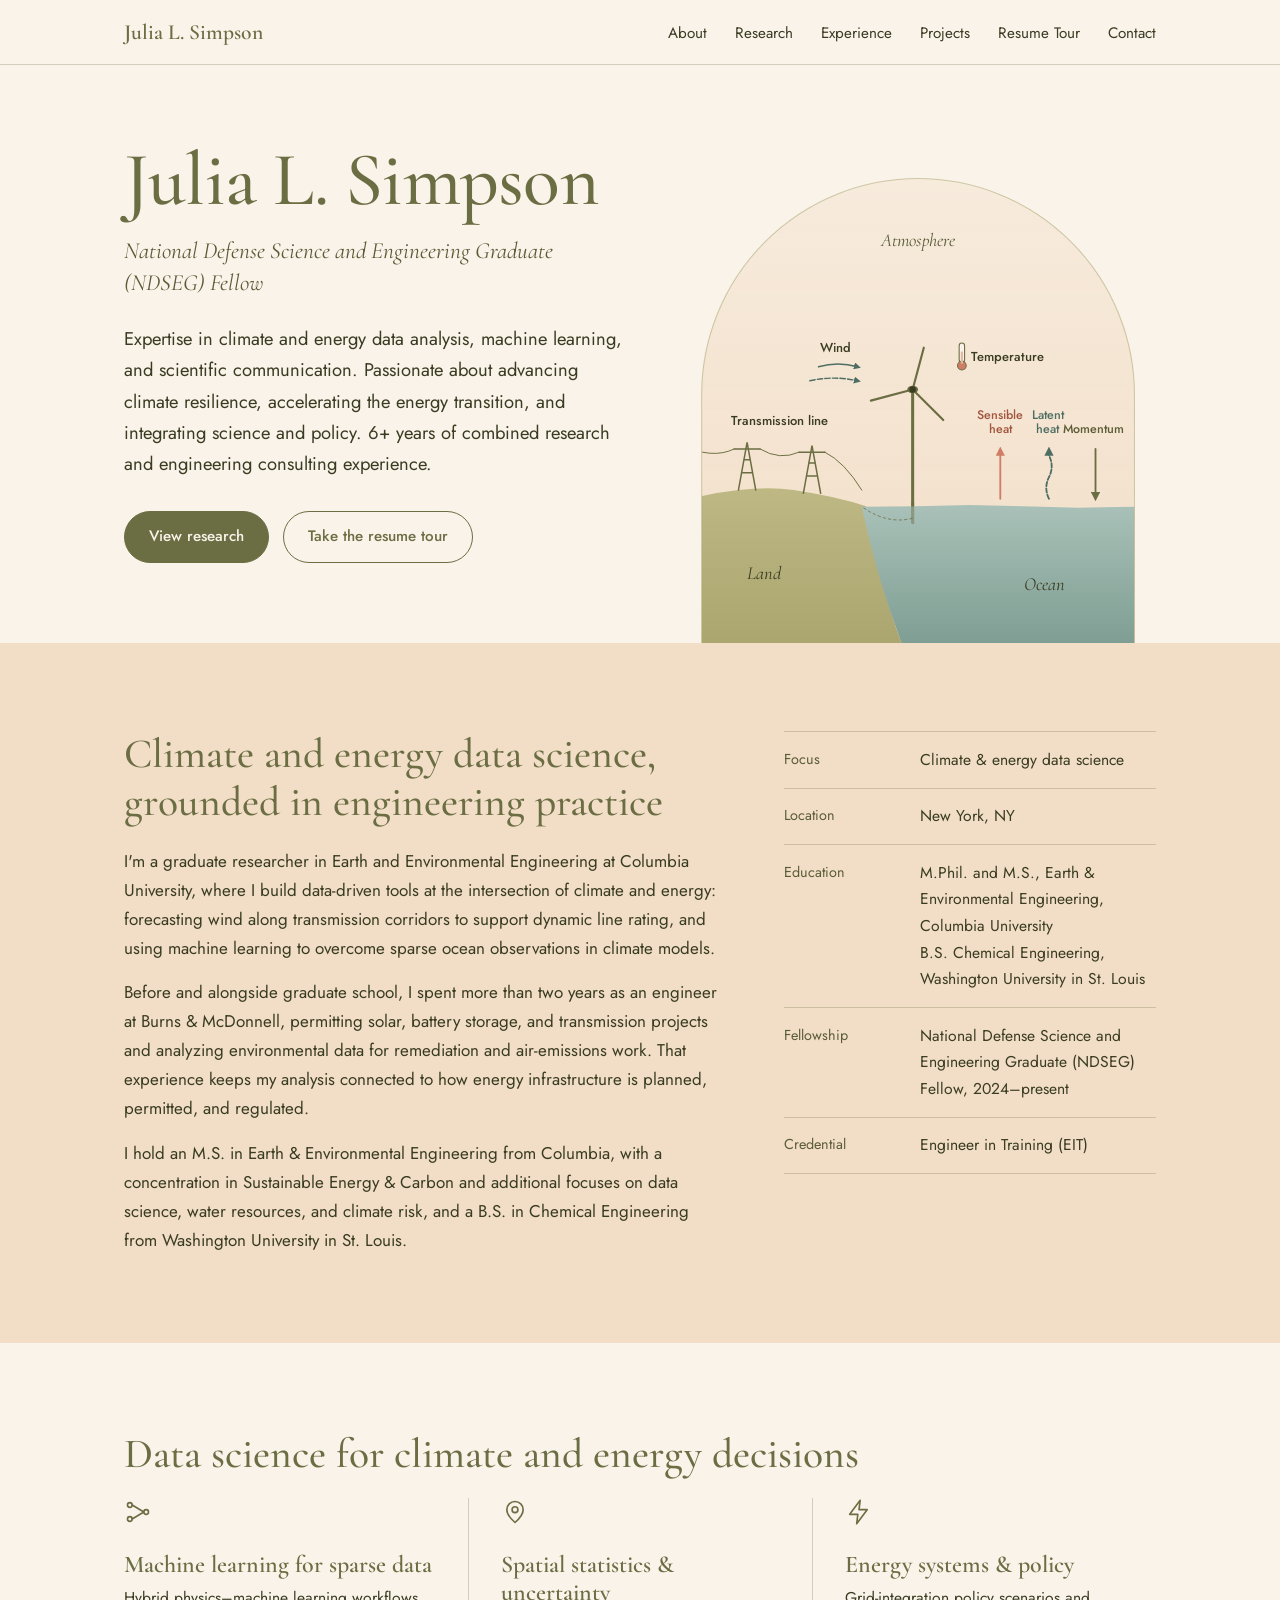
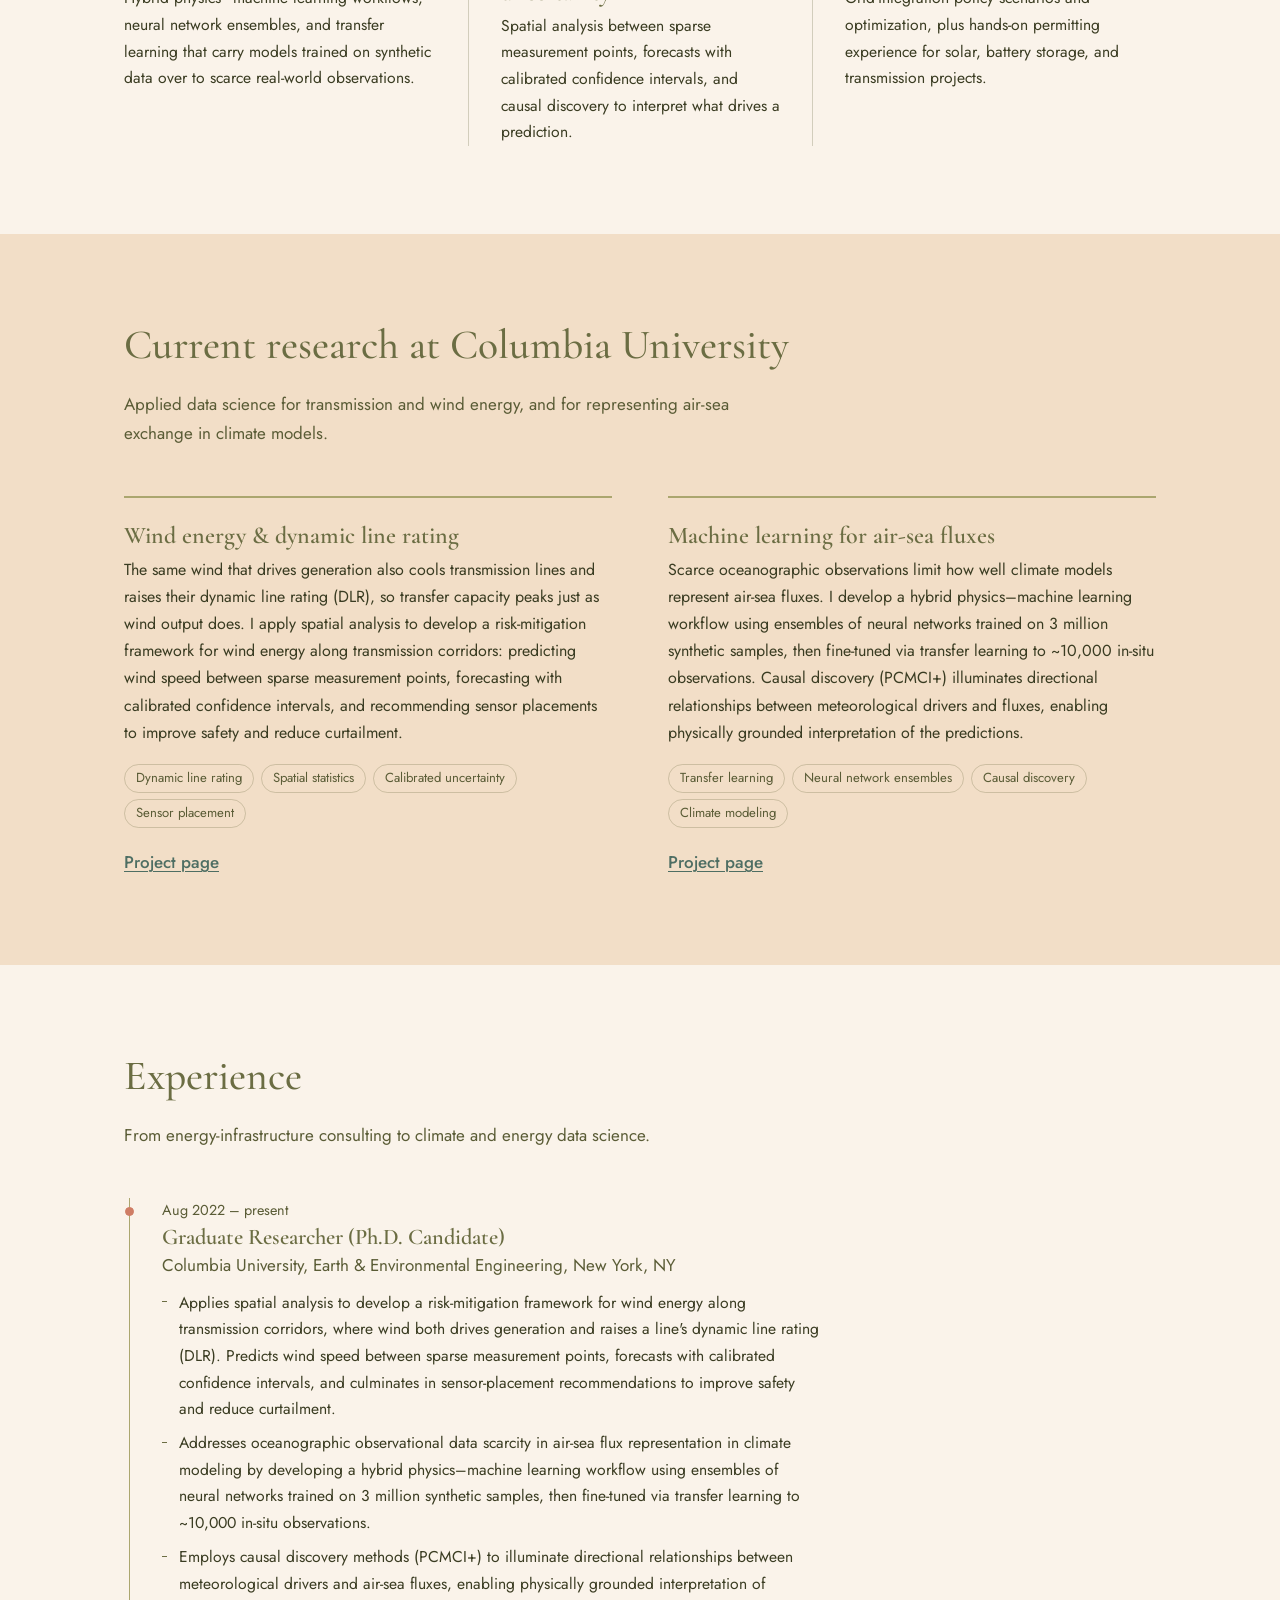
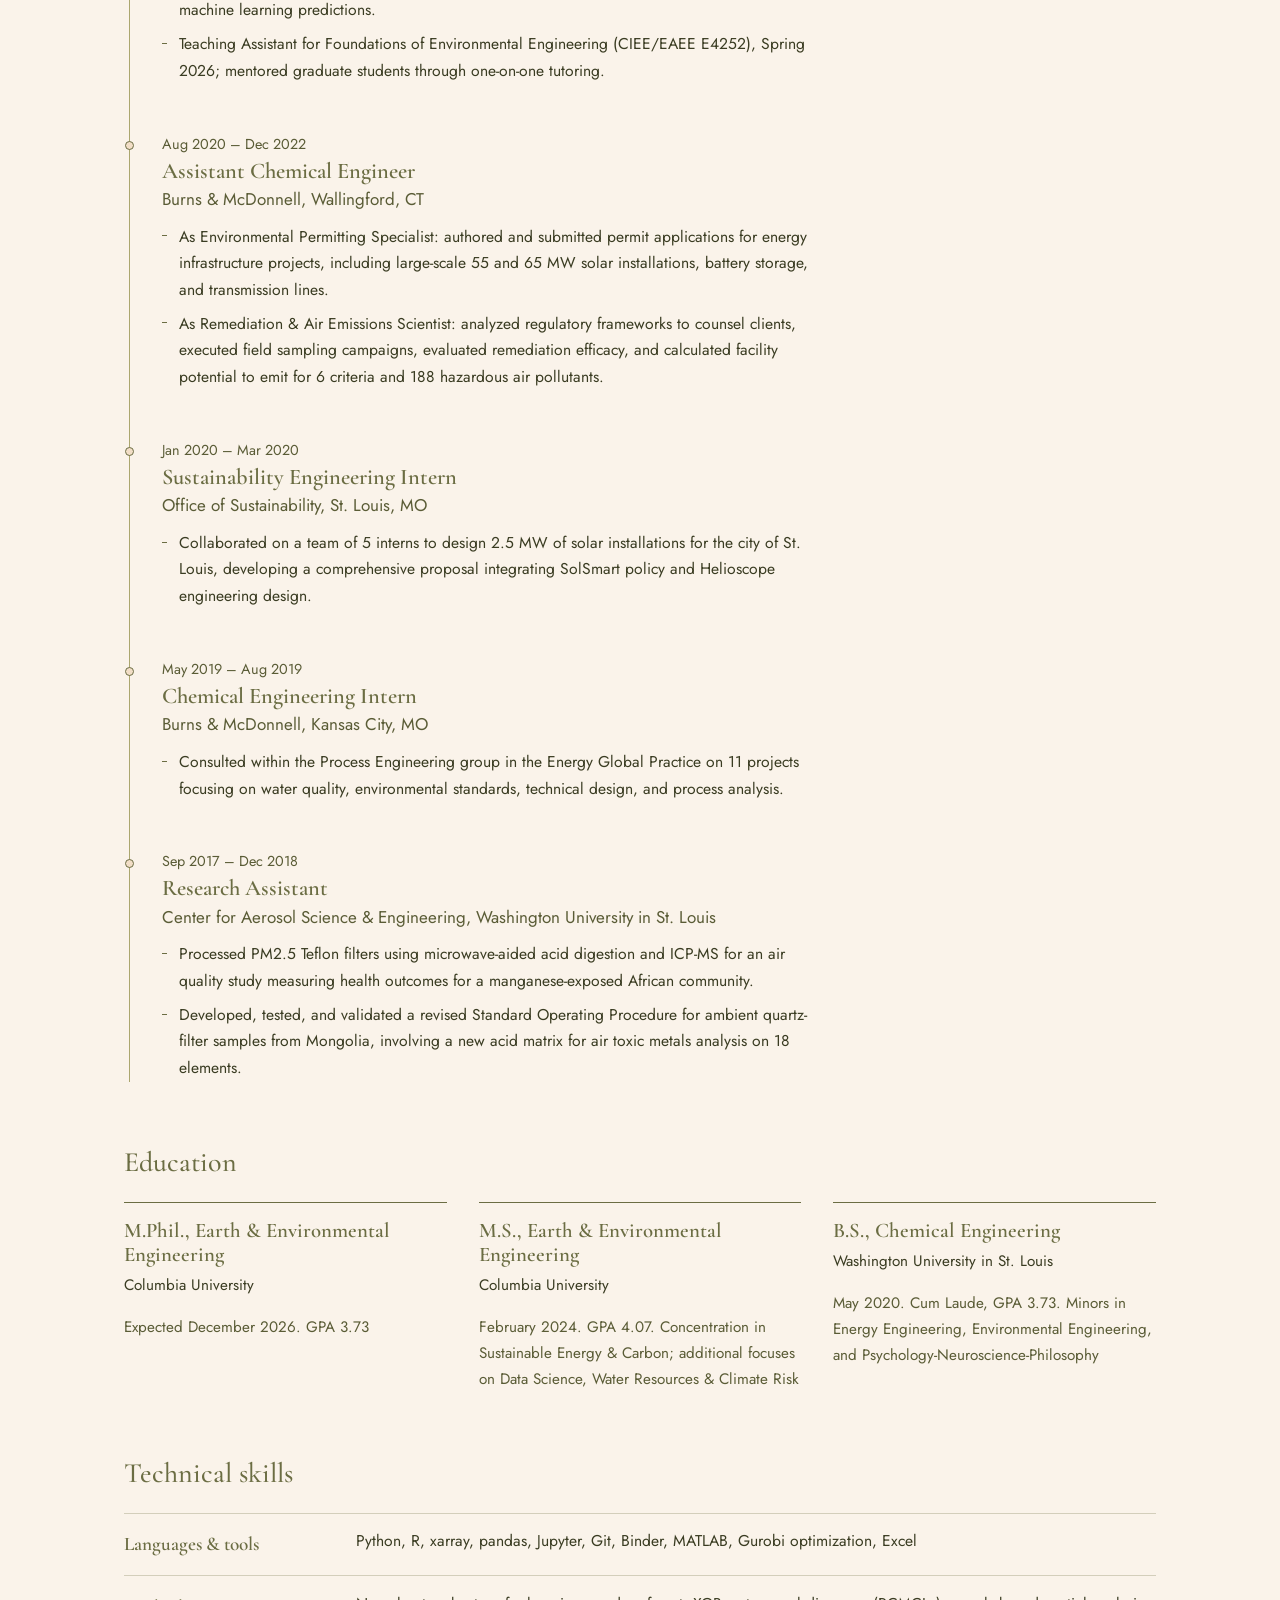
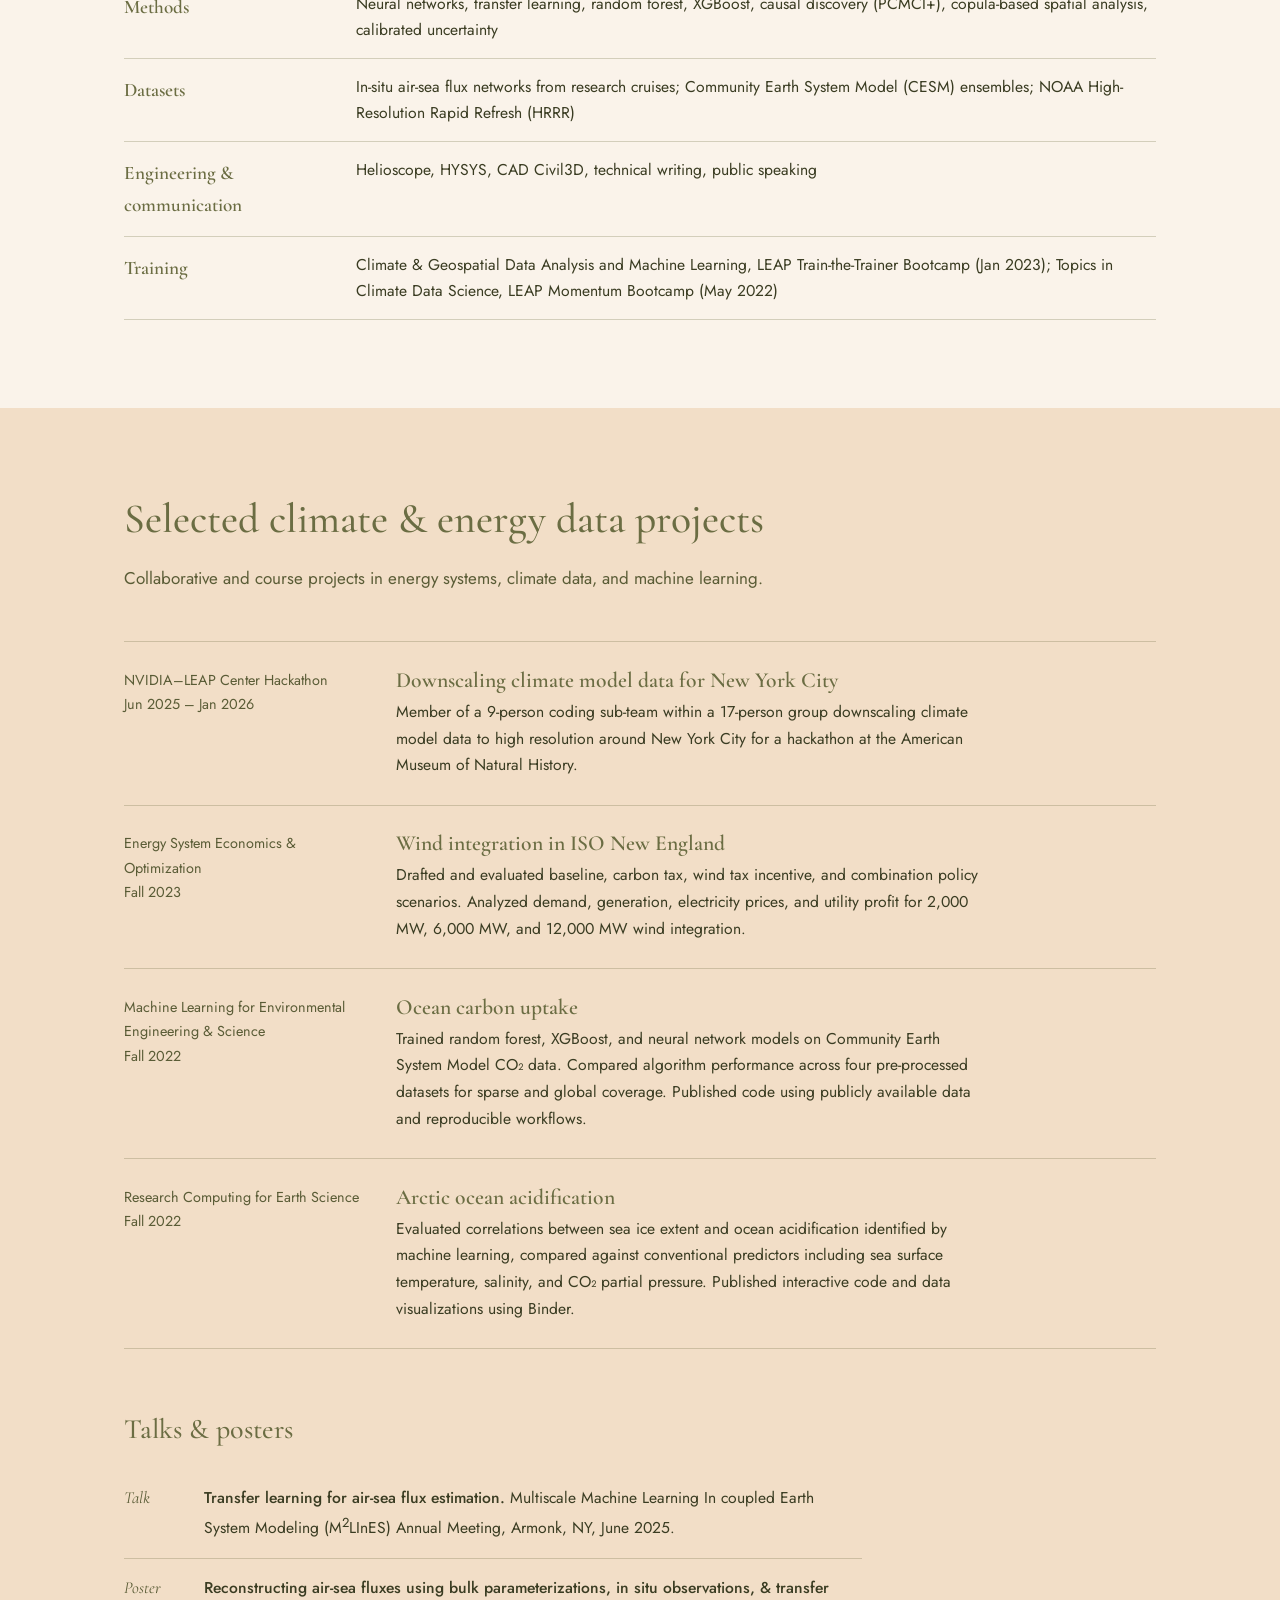
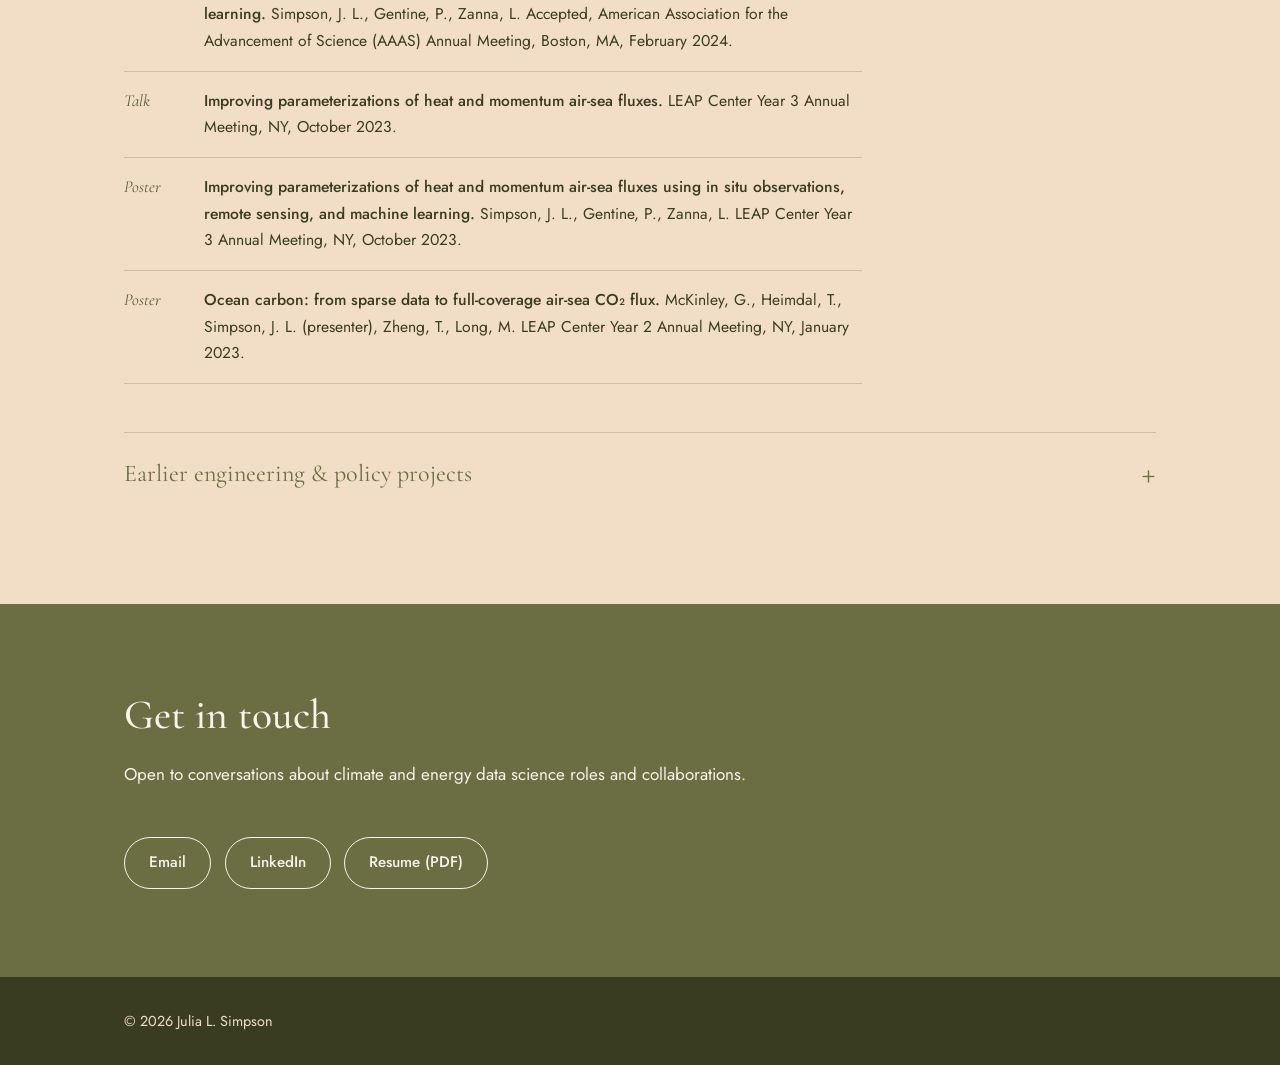
==== commit 8f004eaa: "Green-and-cream redesign; resume tour; research project pages" ====
--- a/index.html
+++ b/index.html
@@ -1,11 +1,11 @@
 <!DOCTYPE html>
 <!--
-  Personal website: Julia L. Simpson
+  Personal website: Julia L. Simpson (home page)
   Modified 2026-11-05: aligned content with the Oct 2026 one-page and extended resumes;
-    reframed around climate and energy data science (hero, about, "What I do",
-    current work, experience, education, skills, projects, talks).
-    Redrew hero graphic: onshore transmission line (left), central offshore turbine with
-    wind and temperature labels, labeled sensible heat / latent heat / momentum fluxes (right).
+    reframed around climate and energy data science; redrew hero graphic.
+  Modified 2026-11-11: redesign to the green-and-cream palette; moved styles to assets/site.css;
+    hero graphic recolored and set in an arch that sits on the page; links to the new
+    research project pages and Resume Tour; earlier projects moved into a disclosure.
 -->
 <html lang="en">
 <head>
@@ -13,602 +13,177 @@
   <meta name="viewport" content="width=device-width, initial-scale=1.0">
   <title>Julia L. Simpson — Climate &amp; Energy Data Science</title>
   <meta name="description" content="Julia L. Simpson, NDSEG Fellow: climate and energy data analysis, machine learning, and scientific communication.">
-  <link href="https://fonts.googleapis.com/css2?family=Lora:ital,wght@0,400;0,600;1,400&family=Inter:wght@300;400;500;600&display=swap" rel="stylesheet">
-  <style>
-    *, *::before, *::after { box-sizing: border-box; margin: 0; padding: 0; }
-
-    :root {
-      --olive-dark: #3d4a2e;
-      --olive: #5c6b44;
-      --olive-light: #8a9a6d;
-      --sage: #a8b89a;
-      --sage-light: #c8d4bc;
-      --mint: #dfe8d8;
-      --cream: #f4f7f0;
-      --ocean-deep: #2c4a5a;
-      --ocean: #3d6b7e;
-      --ocean-light: #6a9fb5;
-      --ocean-pale: #b4d4e0;
-      --sky: #d6eaf0;
-      --white: #ffffff;
-      --text-primary: #2a2f25;
-      --text-secondary: #4a5240;
-      --text-light: #6b7560;
-    }
-
-    html { scroll-behavior: smooth; }
-
-    body {
-      font-family: 'Inter', -apple-system, BlinkMacSystemFont, sans-serif;
-      color: var(--text-primary);
-      background: var(--cream);
-      line-height: 1.7;
-      overflow-x: hidden;
-    }
-
-    /* ---- NAV ---- */
-    nav {
-      position: fixed; top: 0; left: 0; right: 0; z-index: 100;
-      background: rgba(244, 247, 240, 0.92);
-      backdrop-filter: blur(12px);
-      border-bottom: 1px solid var(--sage-light);
-      transition: box-shadow 0.3s;
-    }
-    nav.scrolled { box-shadow: 0 2px 20px rgba(61, 74, 46, 0.08); }
-    .nav-inner {
-      max-width: 1100px; margin: 0 auto;
-      display: flex; align-items: center; justify-content: space-between;
-      padding: 0.9rem 2rem;
-    }
-    .nav-brand {
-      font-family: 'Lora', serif; font-weight: 600; font-size: 1.15rem;
-      color: var(--olive-dark); text-decoration: none;
-    }
-    .nav-links { display: flex; gap: 2rem; list-style: none; }
-    .nav-links a {
-      font-size: 0.88rem; font-weight: 500; color: var(--text-secondary);
-      text-decoration: none; letter-spacing: 0.03em;
-      transition: color 0.2s;
-    }
-    .nav-links a:hover { color: var(--ocean); }
-
-    /* Mobile nav */
-    .hamburger { display: none; background: none; border: none; cursor: pointer; padding: 4px; }
-    .hamburger span {
-      display: block; width: 22px; height: 2px; background: var(--olive-dark);
-      margin: 5px 0; transition: 0.3s;
-    }
-
-    /* ---- HERO ---- */
-    .hero {
-      min-height: 100vh; display: flex; align-items: center;
-      background: linear-gradient(165deg, var(--cream) 0%, var(--mint) 35%, var(--sky) 70%, var(--ocean-pale) 100%);
-      position: relative; overflow: hidden;
-    }
-    .hero::before {
-      content: ''; position: absolute; inset: 0;
-      background:
-        radial-gradient(ellipse 600px 400px at 80% 20%, rgba(106, 159, 181, 0.15), transparent),
-        radial-gradient(ellipse 500px 500px at 20% 80%, rgba(138, 154, 109, 0.12), transparent);
-    }
-    .hero-inner {
-      max-width: 1100px; margin: 0 auto; padding: 8rem 2rem 5rem;
-      display: grid; grid-template-columns: 1fr 1fr; gap: 4rem; align-items: center;
-      position: relative; z-index: 1;
-    }
-    .hero-text h1 {
-      font-family: 'Lora', serif; font-size: 3rem; font-weight: 600;
-      color: var(--olive-dark); line-height: 1.25; margin-bottom: 0.5rem;
-    }
-    .hero-text .subtitle {
-      font-size: 1.15rem; color: var(--ocean); font-weight: 400; margin-bottom: 1.5rem;
-    }
-    .hero-text p {
-      font-size: 1rem; color: var(--text-secondary); max-width: 480px; margin-bottom: 2rem;
-    }
-    .hero-links { display: flex; gap: 1rem; flex-wrap: wrap; }
-    .btn {
-      display: inline-flex; align-items: center; gap: 0.5rem;
-      padding: 0.7rem 1.6rem; border-radius: 6px;
-      font-size: 0.9rem; font-weight: 500; text-decoration: none;
-      transition: all 0.25s;
-    }
-    .btn-primary {
-      background: var(--olive); color: var(--white);
-      box-shadow: 0 2px 8px rgba(92, 107, 68, 0.25);
-    }
-    .btn-primary:hover {
-      background: var(--olive-dark);
-      box-shadow: 0 4px 16px rgba(92, 107, 68, 0.35);
-      transform: translateY(-1px);
-    }
-    .btn-outline {
-      border: 1.5px solid var(--ocean); color: var(--ocean);
-      background: rgba(255,255,255,0.5);
-    }
-    .btn-outline:hover {
-      background: var(--ocean); color: var(--white);
-      transform: translateY(-1px);
-    }
-
-    /* Hero graphic: abstract wave illustration */
-    .hero-graphic { position: relative; display: flex; align-items: center; justify-content: center; }
-    .wave-container {
-      width: 100%; aspect-ratio: 1; max-width: 580px;
-      border-radius: 50%; position: relative;
-      background: linear-gradient(135deg, rgba(168, 184, 154, 0.3), rgba(106, 159, 181, 0.3));
-      box-shadow: 0 20px 60px rgba(61, 107, 126, 0.12);
-    }
-    .wave-container svg { position: absolute; inset: 0; width: 100%; height: 100%; }
-
-    /* ---- SECTIONS ---- */
-    section { padding: 5rem 2rem; }
-    .section-inner { max-width: 1100px; margin: 0 auto; }
-    .section-label {
-      font-size: 0.75rem; font-weight: 600; letter-spacing: 0.15em;
-      text-transform: uppercase; color: var(--ocean-light); margin-bottom: 0.5rem;
-    }
-    .section-title {
-      font-family: 'Lora', serif; font-size: 2rem; font-weight: 600;
-      color: var(--olive-dark); margin-bottom: 1rem;
-    }
-    .section-subtitle {
-      font-size: 1.05rem; color: var(--text-light); max-width: 600px; margin-bottom: 3rem;
-    }
-
-    /* ---- ABOUT ---- */
-    #about { background: var(--white); }
-    .about-grid { display: grid; grid-template-columns: 2fr 1fr; gap: 4rem; align-items: start; }
-    .about-text p { margin-bottom: 1rem; color: var(--text-secondary); }
-    .about-details {
-      background: var(--cream); border-radius: 12px; padding: 2rem;
-      border: 1px solid var(--sage-light);
-    }
-    .detail-item { margin-bottom: 1.5rem; }
-    .detail-item:last-child { margin-bottom: 0; }
-    .detail-label {
-      font-size: 0.75rem; font-weight: 600; text-transform: uppercase;
-      letter-spacing: 0.1em; color: var(--olive-light); margin-bottom: 0.25rem;
-    }
-    .detail-value { font-size: 0.95rem; color: var(--text-primary); }
-
-    /* ---- RESEARCH ---- */
-    #research {
-      background: linear-gradient(180deg, var(--cream) 0%, var(--mint) 100%);
-    }
-    .research-cards { display: grid; grid-template-columns: 1fr 1fr; gap: 2rem; }
-    .research-card {
-      background: var(--white); border-radius: 12px; padding: 2.5rem;
-      border: 1px solid var(--sage-light);
-      transition: transform 0.25s, box-shadow 0.25s;
-    }
-    .research-card:hover {
-      transform: translateY(-3px);
-      box-shadow: 0 12px 32px rgba(61, 74, 46, 0.08);
-    }
-    .card-icon {
-      width: 48px; height: 48px; border-radius: 10px;
-      display: flex; align-items: center; justify-content: center;
-      margin-bottom: 1.5rem; font-size: 1.5rem;
-    }
-    .card-icon.flux {
-      background: linear-gradient(135deg, var(--ocean-pale), var(--sky));
-      color: var(--ocean-deep);
-    }
-    .card-icon.wind {
-      background: linear-gradient(135deg, var(--sage-light), var(--mint));
-      color: var(--olive);
-    }
-    .research-card h3 {
-      font-family: 'Lora', serif; font-size: 1.3rem; font-weight: 600;
-      color: var(--olive-dark); margin-bottom: 0.75rem;
-    }
-    .research-card p { font-size: 0.95rem; color: var(--text-secondary); line-height: 1.7; }
-    .card-tags { display: flex; flex-wrap: wrap; gap: 0.5rem; margin-top: 1.25rem; }
-    .tag {
-      font-size: 0.75rem; padding: 0.3rem 0.75rem; border-radius: 20px;
-      background: var(--cream); color: var(--text-light); border: 1px solid var(--sage-light);
-    }
-
-    /* ---- APPROACH ---- */
-    #approach { background: var(--white); }
-    .approach-items { display: grid; grid-template-columns: repeat(3, 1fr); gap: 2rem; }
-    .approach-item { text-align: center; padding: 2rem 1.5rem; }
-    .approach-icon {
-      width: 64px; height: 64px; border-radius: 50%; margin: 0 auto 1.25rem;
-      display: flex; align-items: center; justify-content: center;
-      background: linear-gradient(135deg, var(--mint), var(--sky));
-      color: var(--ocean-deep); font-size: 1.5rem;
-    }
-    .approach-item h3 {
-      font-family: 'Lora', serif; font-size: 1.1rem; font-weight: 600;
-      color: var(--olive-dark); margin-bottom: 0.5rem;
-    }
-    .approach-item p { font-size: 0.9rem; color: var(--text-secondary); }
-
-    /* ---- EXPERIENCE ---- */
-    #experience { background: var(--cream); }
-    .timeline { position: relative; padding-left: 2.5rem; }
-    .timeline::before {
-      content: ''; position: absolute; left: 7px; top: 8px; bottom: 8px;
-      width: 2px; background: var(--sage-light);
-    }
-    .timeline-item { position: relative; margin-bottom: 2.5rem; }
-    .timeline-item:last-child { margin-bottom: 0; }
-    .timeline-dot {
-      position: absolute; left: -2.5rem; top: 6px;
-      width: 16px; height: 16px; border-radius: 50%;
-      background: var(--white); border: 3px solid var(--ocean-light);
-    }
-    .timeline-item.current .timeline-dot {
-      background: var(--ocean-light); border-color: var(--ocean);
-      box-shadow: 0 0 0 4px rgba(106, 159, 181, 0.2);
-    }
-    .timeline-header {
-      display: flex; justify-content: space-between; align-items: baseline;
-      flex-wrap: wrap; gap: 0.5rem; margin-bottom: 0.25rem;
-    }
-    .timeline-role {
-      font-family: 'Lora', serif; font-size: 1.15rem; font-weight: 600;
-      color: var(--olive-dark);
-    }
-    .timeline-date {
-      font-size: 0.82rem; color: var(--ocean-light); font-weight: 500;
-      white-space: nowrap;
-    }
-    .timeline-org {
-      font-size: 0.95rem; color: var(--text-secondary); margin-bottom: 0.5rem;
-    }
-    .timeline-details {
-      list-style: none; padding: 0;
-    }
-    .timeline-details li {
-      font-size: 0.9rem; color: var(--text-secondary); line-height: 1.65;
-      padding-left: 1.1rem; position: relative; margin-bottom: 0.4rem;
-    }
-    .timeline-details li::before {
-      content: ''; position: absolute; left: 0; top: 0.55rem;
-      width: 5px; height: 5px; border-radius: 50%; background: var(--sage);
-    }
-    .education-grid { display: grid; grid-template-columns: repeat(3, 1fr); gap: 1.5rem; margin-top: 2.5rem; }
-    .edu-card {
-      background: var(--white); border-radius: 10px; padding: 1.5rem;
-      border: 1px solid var(--sage-light);
-    }
-    .edu-degree {
-      font-family: 'Lora', serif; font-size: 1rem; font-weight: 600;
-      color: var(--olive-dark); margin-bottom: 0.25rem;
-    }
-    .edu-school { font-size: 0.88rem; color: var(--text-secondary); margin-bottom: 0.15rem; }
-    .edu-year { font-size: 0.8rem; color: var(--ocean-light); font-weight: 500; }
-    .edu-detail { font-size: 0.82rem; color: var(--text-light); margin-top: 0.4rem; }
-    .skills-bar {
-      display: flex; flex-wrap: wrap; gap: 0.5rem; margin-top: 2.5rem;
-      padding-top: 2rem; border-top: 1px solid var(--sage-light);
-    }
-    .skill-tag {
-      font-size: 0.78rem; padding: 0.35rem 0.85rem; border-radius: 20px;
-      background: var(--white); color: var(--text-secondary);
-      border: 1px solid var(--sage-light);
-    }
-
-    .skills-group {
-      display: flex; flex-wrap: wrap; gap: 0.5rem; align-items: center; margin-bottom: 0.9rem;
-    }
-    .skills-group:last-child { margin-bottom: 0; }
-    .skills-group-label {
-      font-size: 0.72rem; font-weight: 600; text-transform: uppercase;
-      letter-spacing: 0.1em; color: var(--olive-light); min-width: 10rem;
-    }
-    .training-note { font-size: 0.85rem; color: var(--text-light); margin-top: 1.25rem; }
-
-    /* ---- PROJECTS ---- */
-    #projects { background: var(--white); }
-    .projects-grid { display: grid; grid-template-columns: 1fr 1fr; gap: 1.5rem; }
-    .project-card {
-      background: var(--cream); border-radius: 12px; padding: 2rem;
-      border: 1px solid var(--sage-light);
-      transition: transform 0.25s, box-shadow 0.25s;
-    }
-    .project-card:hover {
-      transform: translateY(-2px);
-      box-shadow: 0 8px 24px rgba(61, 74, 46, 0.06);
-    }
-    .project-course {
-      font-size: 0.72rem; font-weight: 600; text-transform: uppercase;
-      letter-spacing: 0.1em; color: var(--ocean-light); margin-bottom: 0.5rem;
-    }
-    .project-card h3 {
-      font-family: 'Lora', serif; font-size: 1.1rem; font-weight: 600;
-      color: var(--olive-dark); margin-bottom: 0.5rem;
-    }
-    .project-card p { font-size: 0.88rem; color: var(--text-secondary); line-height: 1.65; }
-
-    .subsection-title {
-      font-family: 'Lora', serif; font-size: 1.3rem; font-weight: 600;
-      color: var(--olive-dark); margin: 3.5rem 0 1.25rem;
-    }
-    .projects-grid.secondary .project-card { background: var(--white); }
-    .talks-list { list-style: none; padding: 0; }
-    .talks-list li {
-      font-size: 0.9rem; color: var(--text-secondary); line-height: 1.6;
-      padding: 0.9rem 0; border-bottom: 1px solid var(--sage-light);
-    }
-    .talks-list li:last-child { border-bottom: none; }
-    .talk-kind {
-      font-size: 0.7rem; font-weight: 600; text-transform: uppercase; letter-spacing: 0.1em;
-      color: var(--ocean-light); margin-right: 0.5rem;
-    }
-
-    /* ---- CONNECT ---- */
-    #connect {
-      background: linear-gradient(135deg, var(--olive-dark) 0%, var(--ocean-deep) 100%);
-      color: var(--white); text-align: center;
-    }
-    #connect .section-label { color: var(--sage-light); }
-    #connect .section-title { color: var(--white); }
-    #connect .section-subtitle { color: var(--sage); margin-left: auto; margin-right: auto; }
-    .connect-links {
-      display: flex; gap: 1.25rem; justify-content: center; flex-wrap: wrap;
-    }
-    .connect-btn {
-      display: inline-flex; align-items: center; gap: 0.5rem;
-      padding: 0.8rem 1.8rem; border-radius: 6px;
-      font-size: 0.9rem; font-weight: 500; text-decoration: none;
-      transition: all 0.25s;
-      background: rgba(255,255,255,0.12); color: var(--white);
-      border: 1.5px solid rgba(255,255,255,0.25);
-    }
-    .connect-btn:hover {
-      background: rgba(255,255,255,0.22);
-      transform: translateY(-1px);
-    }
-    .connect-btn svg { width: 18px; height: 18px; }
-
-    /* ---- FOOTER ---- */
-    footer {
-      background: var(--olive-dark); color: var(--sage);
-      text-align: center; padding: 2rem; font-size: 0.85rem;
-    }
-
-    /* ---- ANIMATIONS ---- */
-    .fade-in {
-      opacity: 0; transform: translateY(24px);
-      transition: opacity 0.7s ease, transform 0.7s ease;
-    }
-    .fade-in.visible { opacity: 1; transform: translateY(0); }
-
-    /* ---- RESPONSIVE ---- */
-    @media (max-width: 900px) {
-      .hero-inner { grid-template-columns: 1fr; text-align: center; gap: 2rem; }
-      .hero-text p { margin-left: auto; margin-right: auto; }
-      .hero-links { justify-content: center; }
-      .hero-graphic { order: -1; }
-      .wave-container { max-width: 340px; }
-      .about-grid { grid-template-columns: 1fr; }
-      .research-cards { grid-template-columns: 1fr; }
-      .approach-items { grid-template-columns: 1fr; }
-      .education-grid { grid-template-columns: 1fr; }
-      .projects-grid { grid-template-columns: 1fr; }
-      .skills-group-label { min-width: 100%; }
-    }
-    @media (max-width: 600px) {
-      .nav-links { display: none; }
-      .nav-links.open {
-        display: flex; flex-direction: column; position: absolute;
-        top: 100%; left: 0; right: 0; background: rgba(244,247,240,0.98);
-        padding: 1.5rem 2rem; gap: 1.25rem;
-        border-bottom: 1px solid var(--sage-light);
-      }
-      .hamburger { display: block; }
-      .hero-text h1 { font-size: 2.2rem; }
-      .section-title { font-size: 1.6rem; }
-    }
-  </style>
+  <link rel="preconnect" href="https://fonts.googleapis.com">
+  <link rel="preconnect" href="https://fonts.gstatic.com" crossorigin>
+  <link href="https://fonts.googleapis.com/css2?family=Cormorant+Garamond:ital,wght@0,500;0,600;1,500&family=Jost:wght@400;500&display=swap" rel="stylesheet">
+  <link rel="stylesheet" href="assets/site.css">
 </head>
 <body>
 
-<!-- NAV -->
-<nav id="navbar">
-  <div class="nav-inner">
-    <a href="#" class="nav-brand">Julia L. Simpson</a>
-    <ul class="nav-links" id="navLinks">
+<nav class="site-nav" aria-label="Main">
+  <div class="wrap">
+    <a href="./" class="brand">Julia L. Simpson</a>
+    <button class="nav-toggle" aria-label="Menu" aria-expanded="false" aria-controls="nav-links">
+      <svg width="22" height="16" viewBox="0 0 22 16" fill="none" stroke="currentColor" stroke-width="1.5"><path d="M0 1h22M0 8h22M0 15h22"/></svg>
+    </button>
+    <ul class="nav-links" id="nav-links">
       <li><a href="#about">About</a></li>
-      <li><a href="#research">Work</a></li>
+      <li><a href="#research">Research</a></li>
       <li><a href="#experience">Experience</a></li>
       <li><a href="#projects">Projects</a></li>
-      <li><a href="#connect">Connect</a></li>
+      <li><a href="resume-tour.html">Resume Tour</a></li>
+      <li><a href="#contact">Contact</a></li>
     </ul>
-    <button class="hamburger" id="hamburger" aria-label="Menu">
-      <span></span><span></span><span></span>
-    </button>
   </div>
 </nav>
 
+<main>
 <!-- HERO -->
-<section class="hero">
-  <div class="hero-inner">
+<header class="hero">
+  <div class="wrap">
     <div class="hero-text">
       <h1>Julia L. Simpson</h1>
-      <div class="subtitle">National Defense Science and Engineering Graduate (NDSEG) Fellow</div>
-      <p>Expertise in climate and energy data analysis, machine learning, and scientific communication. Passionate about advancing climate resilience, accelerating the energy transition, and integrating science and policy. 6+ years of combined research and engineering consulting experience.</p>
-      <div class="hero-links">
-        <a href="#research" class="btn btn-primary">View My Work</a>
-        <a href="#connect" class="btn btn-outline">Get in Touch</a>
-      </div>
-    </div>
-    <div class="hero-graphic">
-      <div class="wave-container">
-        <svg viewBox="0 0 420 420" fill="none" xmlns="http://www.w3.org/2000/svg" role="img"
-             aria-label="Onshore transmission line on the left, an offshore wind turbine in the center with wind and temperature labels, and sensible heat, latent heat, and momentum fluxes between ocean and atmosphere on the right">
-          <!-- Layout (2026-11-05): land + transmission line on the left (x < 165), turbine near center (x = 205),
-               labeled air-sea flux arrows over the open ocean on the right (x = 285-375). -->
-          <defs>
-            <linearGradient id="gOcean" x1="0%" y1="0%" x2="0%" y2="100%">
-              <stop offset="0%" stop-color="#6a9fb5" stop-opacity="0.85"/>
-              <stop offset="100%" stop-color="#3d6b7e" stop-opacity="0.75"/>
-            </linearGradient>
-            <linearGradient id="gLand" x1="0%" y1="0%" x2="0%" y2="100%">
-              <stop offset="0%" stop-color="#a8b89a"/>
-              <stop offset="100%" stop-color="#8a9a6d"/>
-            </linearGradient>
-            <linearGradient id="gAir" x1="0%" y1="0%" x2="0%" y2="100%">
-              <stop offset="0%" stop-color="#ffffff" stop-opacity="0"/>
-              <stop offset="100%" stop-color="#e8efe2" stop-opacity="0.8"/>
-            </linearGradient>
-            <marker id="arrUp" viewBox="0 0 10 10" refX="5" refY="5" markerWidth="5" markerHeight="5" orient="auto-start-reverse">
-              <path d="M0 0 L10 5 L0 10 Z" fill="context-stroke"/>
-            </marker>
-            <clipPath id="sceneClip"><circle cx="210" cy="210" r="206"/></clipPath>
-          </defs>
-          <g clip-path="url(#sceneClip)">
-
-          <!-- Atmosphere -->
-          <rect x="0" y="60" width="420" height="195" fill="url(#gAir)"/>
-          <text x="210" y="62" text-anchor="middle" font-family="Inter, sans-serif" font-size="11" font-weight="600" fill="#7a8a6a">Atmosphere</text>
-
-          <!-- Land (left) -->
-          <path d="M0 248 Q60 232 100 238 Q140 244 168 253 Q178 330 215 420 L0 420 Z" fill="url(#gLand)" opacity="0.9"/>
-          <text x="58" y="300" font-family="Inter, sans-serif" font-size="11" font-weight="600" fill="#3d4a2e" opacity="0.85">Land</text>
-
-          <!-- Ocean (right) -->
-          <path d="M165 254 Q215 244 265 254 Q315 264 365 252 Q390 246 420 252 L420 420 L215 420 Q178 330 165 254 Z" fill="url(#gOcean)">
-            <animate attributeName="d" dur="7s" repeatCount="indefinite" values="
-              M165 254 Q215 244 265 254 Q315 264 365 252 Q390 246 420 252 L420 420 L215 420 Q178 330 165 254 Z;
-              M165 252 Q215 260 265 250 Q315 244 365 256 Q390 260 420 254 L420 420 L215 420 Q178 330 165 254 Z;
-              M165 254 Q215 244 265 254 Q315 264 365 252 Q390 246 420 252 L420 420 L215 420 Q178 330 165 254 Z"/>
+      <p class="role">National Defense Science and Engineering Graduate (NDSEG) Fellow</p>
+      <p class="lede">Expertise in climate and energy data analysis, machine learning, and scientific communication. Passionate about advancing climate resilience, accelerating the energy transition, and integrating science and policy. 6+ years of combined research and engineering consulting experience.</p>
+      <div class="actions">
+        <a href="#research" class="btn btn-solid">View research</a>
+        <a href="resume-tour.html" class="btn btn-line">Take the resume tour</a>
+      </div>
+    </div>
+
+    <figure class="hero-figure">
+      <!-- Graphic layout: arch-shaped window that rests on the next section.
+           Left: land with onshore transmission line. Center: offshore turbine with wind and
+           temperature labels. Right: sensible heat, latent heat (up) and momentum (down) fluxes. -->
+      <svg viewBox="0 0 440 460" xmlns="http://www.w3.org/2000/svg" role="img" aria-labelledby="fig-title">
+        <title id="fig-title">Onshore transmission line, an offshore wind turbine with wind and temperature, and sensible heat, latent heat, and momentum fluxes between ocean and atmosphere</title>
+        <defs>
+          <clipPath id="arch"><path d="M20 460 V230 A200 200 0 0 1 420 230 V460 Z"/></clipPath>
+          <linearGradient id="sky" x1="0" y1="0" x2="0" y2="1">
+            <stop offset="0" stop-color="#F2DEC7" stop-opacity="0.35"/>
+            <stop offset="1" stop-color="#F2DEC7"/>
+          </linearGradient>
+          <linearGradient id="land" x1="0" y1="0" x2="0" y2="1">
+            <stop offset="0" stop-color="#BDB884"/>
+            <stop offset="1" stop-color="#ABA66F"/>
+          </linearGradient>
+          <linearGradient id="sea" x1="0" y1="0" x2="0" y2="1">
+            <stop offset="0" stop-color="#A9C1B8"/>
+            <stop offset="1" stop-color="#7F9E93"/>
+          </linearGradient>
+          <marker id="tip" viewBox="0 0 10 10" refX="5" refY="5" markerWidth="5" markerHeight="5" orient="auto-start-reverse">
+            <path d="M0 0 L10 5 L0 10 Z" fill="context-stroke"/>
+          </marker>
+        </defs>
+
+        <g clip-path="url(#arch)">
+          <rect x="0" y="0" width="440" height="460" fill="url(#sky)"/>
+          <text x="220" y="92" text-anchor="middle" font-family="Cormorant Garamond, Georgia, serif" font-size="17" font-style="italic" fill="#5A5C36">Atmosphere</text>
+
+          <!-- Land -->
+          <path d="M0 328 Q65 312 105 318 Q145 324 172 333 Q182 400 205 460 L0 460 Z" fill="url(#land)"/>
+          <text x="62" y="400" font-family="Cormorant Garamond, Georgia, serif" font-size="17" font-style="italic" fill="#3A3C22">Land</text>
+
+          <!-- Ocean -->
+          <path d="M168 334 Q218 324 268 334 Q318 344 368 332 Q395 326 440 332 L440 460 L205 460 Q182 400 168 334 Z" fill="url(#sea)">
+            <animate attributeName="d" dur="8s" repeatCount="indefinite" values="
+              M168 334 Q218 324 268 334 Q318 344 368 332 Q395 326 440 332 L440 460 L205 460 Q182 400 168 334 Z;
+              M168 333 Q218 340 268 330 Q318 324 368 336 Q395 340 440 334 L440 460 L205 460 Q182 400 168 333 Z;
+              M168 334 Q218 324 268 334 Q318 344 368 332 Q395 326 440 332 L440 460 L205 460 Q182 400 168 334 Z"/>
           </path>
-          <text x="300" y="315" font-family="Inter, sans-serif" font-size="11" font-weight="600" fill="#ffffff" opacity="0.9">Ocean</text>
-
-          <!-- Onshore transmission line: two lattice towers and catenary conductors -->
-          <g stroke="#3d4a2e" stroke-linecap="round" opacity="0.85">
-            <path d="M52 238 L60 196 L68 238 M55 222 L65 222 M57 210 L63 210 M48 202 L72 202" stroke-width="1.4"/>
-            <path d="M112 241 L120 199 L128 241 M115 225 L125 225 M117 213 L123 213 M108 205 L132 205" stroke-width="1.4"/>
-            <path d="M0 200 Q28 213 48 202 M72 202 Q90 213 108 205" stroke-width="0.9"/>
-            <path d="M132 205 Q150 214 166 238" stroke-width="0.9"/>
-          </g>
-          <!-- Export cable from turbine to shore -->
-          <path d="M205 262 Q185 268 166 252" stroke="#3d4a2e" stroke-width="0.9" stroke-dasharray="3 2" opacity="0.7"/>
-          <text x="90" y="185" text-anchor="middle" font-family="Inter, sans-serif" font-size="9.5" font-weight="600" fill="#3d4a2e">Transmission line</text>
-
-          <!-- Offshore wind turbine (center) -->
+          <text x="318" y="410" font-family="Cormorant Garamond, Georgia, serif" font-size="17" font-style="italic" fill="#3A3C22">Ocean</text>
+
+          <!-- Onshore transmission line -->
+          <g stroke="#6B6D43" stroke-linecap="round" fill="none">
+            <path d="M54 318 L62 274 L70 318 M57 302 L67 302 M59 290 L65 290 M50 280 L74 280" stroke-width="1.4"/>
+            <path d="M114 321 L122 277 L130 321 M117 305 L127 305 M119 293 L125 293 M110 283 L134 283" stroke-width="1.4"/>
+            <path d="M0 276 Q30 290 50 280 M74 280 Q92 291 110 283 M134 283 Q152 292 168 318" stroke-width="0.9"/>
+          </g>
+          <path d="M215 344 Q192 350 169 334" stroke="#6B6D43" stroke-width="0.9" stroke-dasharray="3 2" fill="none" opacity="0.8"/>
+          <text x="92" y="258" text-anchor="middle" font-family="Jost, sans-serif" font-size="12" font-weight="500" fill="#3A3C22">Transmission line</text>
+
+          <!-- Offshore wind turbine -->
+          <line x1="215" y1="348" x2="215" y2="330" stroke="#6B6D43" stroke-width="3" stroke-linecap="round" opacity="0.45"/>
+          <line x1="215" y1="332" x2="215" y2="226" stroke="#6B6D43" stroke-width="2.8" stroke-linecap="round"/>
+          <ellipse cx="215" cy="225" rx="5" ry="3.5" fill="#6B6D43"/>
           <g>
-            <line x1="205" y1="268" x2="205" y2="250" stroke="#3d4a2e" stroke-width="3" stroke-linecap="round" opacity="0.45"/>
-            <line x1="205" y1="252" x2="205" y2="152" stroke="#3d4a2e" stroke-width="2.8" stroke-linecap="round"/>
-            <ellipse cx="205" cy="151" rx="5" ry="3.5" fill="#5c6b44"/>
-            <g>
-              <animateTransform attributeName="transform" type="rotate" from="0 205 151" to="360 205 151" dur="5s" repeatCount="indefinite"/>
-              <line x1="205" y1="151" x2="205" y2="113" stroke="#5c6b44" stroke-width="2" stroke-linecap="round"/>
-              <line x1="205" y1="151" x2="238" y2="170" stroke="#5c6b44" stroke-width="2" stroke-linecap="round"/>
-              <line x1="205" y1="151" x2="172" y2="170" stroke="#5c6b44" stroke-width="2" stroke-linecap="round"/>
-            </g>
-            <circle cx="205" cy="151" r="3" fill="#3d4a2e"/>
-          </g>
-
-          <!-- Wind label: streamlines approaching the rotor -->
-          <g stroke="#3d6b7e" stroke-width="1.3" stroke-linecap="round" fill="none" opacity="0.9">
-            <path d="M128 130 Q143 126 158 130" marker-end="url(#arrUp)">
-              <animate attributeName="stroke-dashoffset" from="0" to="-14" dur="1.5s" repeatCount="indefinite"/>
-            </path>
-            <path d="M122 142 Q140 138 158 142" marker-end="url(#arrUp)" stroke-dasharray="5 2">
-              <animate attributeName="stroke-dashoffset" from="0" to="-14" dur="1.5s" repeatCount="indefinite"/>
-            </path>
-          </g>
-          <text x="140" y="117" text-anchor="middle" font-family="Inter, sans-serif" font-size="9.5" font-weight="600" fill="#2c4a5a">Wind</text>
-
-          <!-- Temperature label: thermometer beside the nacelle -->
-          <g transform="translate(246 112)">
-            <rect x="0" y="0" width="5" height="18" rx="2.5" fill="#ffffff" stroke="#2c4a5a" stroke-width="1"/>
-            <circle cx="2.5" cy="21" r="4" fill="#c0704a" stroke="#2c4a5a" stroke-width="1"/>
-            <rect x="1.5" y="7" width="2" height="12" fill="#c0704a"/>
-          </g>
-          <text x="257" y="128" font-family="Inter, sans-serif" font-size="9.5" font-weight="600" fill="#2c4a5a">Temperature</text>
-
-          <!-- Air-sea fluxes (right): sensible and latent heat upward, momentum downward -->
-          <g stroke-width="1.6" stroke-linecap="round" fill="none">
-            <line x1="290" y1="246" x2="290" y2="200" stroke="#c0704a" marker-end="url(#arrUp)">
-              <animate attributeName="y2" dur="3s" repeatCount="indefinite" values="204;194;204"/>
-            </line>
-            <path d="M335 246 Q330 236 335 226 Q340 216 335 206 L335 200" stroke="#3d6b7e" stroke-dasharray="4 2" marker-end="url(#arrUp)">
-              <animate attributeName="stroke-dashoffset" from="0" to="-12" dur="1.5s" repeatCount="indefinite"/>
-            </path>
-            <line x1="378" y1="198" x2="378" y2="244" stroke="#3d4a2e" marker-end="url(#arrUp)">
-              <animate attributeName="y1" dur="3.5s" repeatCount="indefinite" values="198;188;198"/>
-            </line>
-          </g>
-          <g font-family="Inter, sans-serif" font-size="9" font-weight="600" text-anchor="middle">
-            <text x="290" y="172" fill="#9a5536"><tspan x="290">Sensible</tspan><tspan x="290" dy="11">heat</tspan></text>
-            <text x="335" y="172" fill="#2c4a5a"><tspan x="335">Latent</tspan><tspan x="335" dy="11">heat</tspan></text>
-            <text x="378" y="183" fill="#3d4a2e">Momentum</text>
-          </g>
-          </g>
-        </svg>
-      </div>
-    </div>
-  </div>
-</section>
+            <animateTransform attributeName="transform" type="rotate" from="0 215 225" to="360 215 225" dur="6s" repeatCount="indefinite"/>
+            <line x1="215" y1="225" x2="215" y2="185" stroke="#6B6D43" stroke-width="2" stroke-linecap="round"/>
+            <line x1="215" y1="225" x2="249.6" y2="245" stroke="#6B6D43" stroke-width="2" stroke-linecap="round"/>
+            <line x1="215" y1="225" x2="180.4" y2="245" stroke="#6B6D43" stroke-width="2" stroke-linecap="round"/>
+          </g>
+          <circle cx="215" cy="225" r="3" fill="#3A3C22"/>
+
+          <!-- Wind -->
+          <g stroke="#4E6E63" stroke-width="1.3" stroke-linecap="round" fill="none">
+            <path d="M128 204 Q146 199 164 204" marker-end="url(#tip)"/>
+            <path d="M120 217 Q142 212 164 217" marker-end="url(#tip)" stroke-dasharray="5 2"/>
+          </g>
+          <text x="144" y="190" text-anchor="middle" font-family="Jost, sans-serif" font-size="12" font-weight="500" fill="#3A3C22">Wind</text>
+
+          <!-- Temperature -->
+          <g transform="translate(258 182)">
+            <rect x="0" y="0" width="5" height="18" rx="2.5" fill="#FAF3EA" stroke="#6B6D43" stroke-width="1"/>
+            <circle cx="2.5" cy="21" r="4" fill="#CF7D65" stroke="#6B6D43" stroke-width="1"/>
+            <rect x="1.5" y="8" width="2" height="11" fill="#E1B8A2"/>
+          </g>
+          <text x="269" y="199" font-family="Jost, sans-serif" font-size="12" font-weight="500" fill="#3A3C22">Temperature</text>
+
+          <!-- Air-sea fluxes -->
+          <g stroke-width="1.7" stroke-linecap="round" fill="none">
+            <line x1="296" y1="326" x2="296" y2="282" stroke="#CF7D65" marker-end="url(#tip)"/>
+            <path d="M341 326 Q336 316 341 306 Q346 296 341 286 L341 282" stroke="#4E6E63" stroke-dasharray="4 2" marker-end="url(#tip)"/>
+            <line x1="384" y1="280" x2="384" y2="324" stroke="#6B6D43" marker-end="url(#tip)"/>
+          </g>
+          <g font-family="Jost, sans-serif" font-size="11.5" font-weight="500" text-anchor="middle">
+            <text fill="#A2553F"><tspan x="296" y="252">Sensible</tspan><tspan x="296" dy="13">heat</tspan></text>
+            <text fill="#4E6E63"><tspan x="340" y="252">Latent</tspan><tspan x="340" dy="13">heat</tspan></text>
+            <text x="382" y="265" fill="#5A5C36">Momentum</text>
+          </g>
+        </g>
+        <path d="M20 460 V230 A200 200 0 0 1 420 230 V460" fill="none" stroke="#ABA66F" stroke-opacity="0.55" stroke-width="1"/>
+      </svg>
+      <figcaption>Illustration of wind energy, transmission, and air-sea fluxes.</figcaption>
+    </figure>
+  </div>
+</header>
 
 <!-- ABOUT -->
-<section id="about">
-  <div class="section-inner">
-    <div class="about-grid">
-      <div class="about-text fade-in">
-        <div class="section-label">About</div>
-        <h2 class="section-title">Climate and energy data science, grounded in engineering practice</h2>
-        <p>I'm a graduate researcher in Earth and Environmental Engineering at Columbia University, where I build data-driven tools at the intersection of climate and energy: forecasting wind along transmission corridors to support dynamic line rating, and using machine learning to overcome sparse ocean observations in climate models.</p>
-        <p>Before and alongside graduate school, I spent more than two years as an engineer at Burns &amp; McDonnell, permitting solar, battery storage, and transmission projects and analyzing environmental data for remediation and air-emissions work. That experience keeps my analysis connected to how energy infrastructure is planned, permitted, and regulated.</p>
-        <p>I hold an M.S. in Earth &amp; Environmental Engineering from Columbia, with a concentration in Sustainable Energy &amp; Carbon and additional focuses on data science, water resources, and climate risk, and a B.S. in Chemical Engineering from Washington University in St. Louis.</p>
-      </div>
-      <div class="about-details fade-in">
-        <div class="detail-item">
-          <div class="detail-label">Focus</div>
-          <div class="detail-value">Climate &amp; energy data science</div>
-        </div>
-        <div class="detail-item">
-          <div class="detail-label">Location</div>
-          <div class="detail-value">New York, NY</div>
-        </div>
-        <div class="detail-item">
-          <div class="detail-label">Education</div>
-          <div class="detail-value">M.Phil. &amp; M.S., Earth &amp; Environmental Engineering<br>Columbia University<br><br>B.S. Chemical Engineering<br>Washington University in St. Louis</div>
-        </div>
-        <div class="detail-item">
-          <div class="detail-label">Fellowship</div>
-          <div class="detail-value">National Defense Science and Engineering Graduate (NDSEG) Fellow, 2024 &ndash; present</div>
-        </div>
-        <div class="detail-item">
-          <div class="detail-label">Credential</div>
-          <div class="detail-value">Engineer in Training (EIT)</div>
-        </div>
-      </div>
-    </div>
-  </div>
-</section>
-
-<!-- WHAT I DO (uses the existing #approach styles) -->
-<section id="approach">
-  <div class="section-inner">
-    <div class="section-label fade-in">What I do</div>
-    <h2 class="section-title fade-in">Data science for climate and energy decisions</h2>
-    <div class="approach-items">
-      <div class="approach-item fade-in">
-        <div class="approach-icon">
-          <svg width="26" height="26" viewBox="0 0 24 24" fill="none" stroke="currentColor" stroke-width="2" stroke-linecap="round" stroke-linejoin="round"><circle cx="5" cy="6" r="2"/><circle cx="5" cy="18" r="2"/><circle cx="19" cy="12" r="2"/><path d="M7 6l10 6M7 18l10-6"/></svg>
-        </div>
+<section id="about" class="band band-cream">
+  <div class="wrap about-grid">
+    <div class="prose">
+      <h2>Climate and energy data science, grounded in engineering practice</h2>
+      <p>I'm a graduate researcher in Earth and Environmental Engineering at Columbia University, where I build data-driven tools at the intersection of climate and energy: forecasting wind along transmission corridors to support dynamic line rating, and using machine learning to overcome sparse ocean observations in climate models.</p>
+      <p>Before and alongside graduate school, I spent more than two years as an engineer at Burns &amp; McDonnell, permitting solar, battery storage, and transmission projects and analyzing environmental data for remediation and air-emissions work. That experience keeps my analysis connected to how energy infrastructure is planned, permitted, and regulated.</p>
+      <p>I hold an M.S. in Earth &amp; Environmental Engineering from Columbia, with a concentration in Sustainable Energy &amp; Carbon and additional focuses on data science, water resources, and climate risk, and a B.S. in Chemical Engineering from Washington University in St. Louis.</p>
+    </div>
+    <dl class="facts">
+      <div><dt>Focus</dt><dd>Climate &amp; energy data science</dd></div>
+      <div><dt>Location</dt><dd>New York, NY</dd></div>
+      <div><dt>Education</dt><dd>M.Phil. and M.S., Earth &amp; Environmental Engineering, Columbia University<br>B.S. Chemical Engineering, Washington University in St. Louis</dd></div>
+      <div><dt>Fellowship</dt><dd>National Defense Science and Engineering Graduate (NDSEG) Fellow, 2024&ndash;present</dd></div>
+      <div><dt>Credential</dt><dd>Engineer in Training (EIT)</dd></div>
+    </dl>
+  </div>
+</section>
+
+<!-- WHAT I DO -->
+<section class="band" aria-labelledby="what-h">
+  <div class="wrap">
+    <h2 id="what-h">Data science for climate and energy decisions</h2>
+    <div class="trio">
+      <div>
+        <svg width="28" height="28" viewBox="0 0 24 24" fill="none" stroke="currentColor" stroke-width="1.4" stroke-linecap="round" stroke-linejoin="round" aria-hidden="true"><circle cx="5" cy="6" r="2"/><circle cx="5" cy="18" r="2"/><circle cx="19" cy="12" r="2"/><path d="M7 6l10 6M7 18l10-6"/></svg>
         <h3>Machine learning for sparse data</h3>
         <p>Hybrid physics&ndash;machine learning workflows, neural network ensembles, and transfer learning that carry models trained on synthetic data over to scarce real-world observations.</p>
       </div>
-      <div class="approach-item fade-in">
-        <div class="approach-icon">
-          <svg width="26" height="26" viewBox="0 0 24 24" fill="none" stroke="currentColor" stroke-width="2" stroke-linecap="round" stroke-linejoin="round"><path d="M12 21s-7-6.2-7-11a7 7 0 0114 0c0 4.8-7 11-7 11z"/><circle cx="12" cy="10" r="2.5"/></svg>
-        </div>
+      <div>
+        <svg width="28" height="28" viewBox="0 0 24 24" fill="none" stroke="currentColor" stroke-width="1.4" stroke-linecap="round" stroke-linejoin="round" aria-hidden="true"><path d="M12 21s-7-6.2-7-11a7 7 0 0114 0c0 4.8-7 11-7 11z"/><circle cx="12" cy="10" r="2.5"/></svg>
         <h3>Spatial statistics &amp; uncertainty</h3>
         <p>Spatial analysis between sparse measurement points, forecasts with calibrated confidence intervals, and causal discovery to interpret what drives a prediction.</p>
       </div>
-      <div class="approach-item fade-in">
-        <div class="approach-icon">
-          <svg width="26" height="26" viewBox="0 0 24 24" fill="none" stroke="currentColor" stroke-width="2" stroke-linecap="round" stroke-linejoin="round"><path d="M13 2L4 14h7l-1 8 9-12h-7l1-8z"/></svg>
-        </div>
+      <div>
+        <svg width="28" height="28" viewBox="0 0 24 24" fill="none" stroke="currentColor" stroke-width="1.4" stroke-linecap="round" stroke-linejoin="round" aria-hidden="true"><path d="M13 2L4 14h7l-1 8 9-12h-7l1-8z"/></svg>
         <h3>Energy systems &amp; policy</h3>
         <p>Grid-integration policy scenarios and optimization, plus hands-on permitting experience for solar, battery storage, and transmission projects.</p>
       </div>
@@ -617,301 +192,209 @@
 </section>
 
 <!-- RESEARCH -->
-<section id="research">
-  <div class="section-inner">
-    <div class="section-label fade-in">Current Work</div>
-    <h2 class="section-title fade-in">Research at Columbia University</h2>
-    <p class="section-subtitle fade-in">Applied data science for transmission and wind energy, and for representing air-sea exchange in climate models.</p>
-    <div class="research-cards">
-      <div class="research-card fade-in">
-        <div class="card-icon wind">
-          <svg width="24" height="24" viewBox="0 0 24 24" fill="none" stroke="currentColor" stroke-width="2" stroke-linecap="round"><path d="M9.59 4.59A2 2 0 1 1 11 8H2m10.59 11.41A2 2 0 1 0 14 16H2m15.73-8.27A2.5 2.5 0 1 1 19.5 12H2"/></svg>
-        </div>
-        <h3>Wind Energy &amp; Dynamic Line Rating</h3>
+<section id="research" class="band band-cream">
+  <div class="wrap">
+    <h2>Current research at Columbia University</h2>
+    <p class="section-intro">Applied data science for transmission and wind energy, and for representing air-sea exchange in climate models.</p>
+    <div class="research-list">
+      <article class="research-entry">
+        <h3>Wind energy &amp; dynamic line rating</h3>
         <p>The same wind that drives generation also cools transmission lines and raises their dynamic line rating (DLR), so transfer capacity peaks just as wind output does. I apply spatial analysis to develop a risk-mitigation framework for wind energy along transmission corridors: predicting wind speed between sparse measurement points, forecasting with calibrated confidence intervals, and recommending sensor placements to improve safety and reduce curtailment.</p>
-        <div class="card-tags">
-          <span class="tag">Dynamic Line Rating</span>
-          <span class="tag">Spatial Statistics</span>
-          <span class="tag">Calibrated Uncertainty</span>
-          <span class="tag">Sensor Placement</span>
-          <span class="tag">Curtailment</span>
-        </div>
-      </div>
-      <div class="research-card fade-in">
-        <div class="card-icon flux">
-          <svg width="24" height="24" viewBox="0 0 24 24" fill="none" stroke="currentColor" stroke-width="2" stroke-linecap="round"><path d="M12 2v20M5 9l7-7 7 7M5 15l7 7 7-7"/></svg>
-        </div>
-        <h3>Machine Learning for Air-Sea Fluxes</h3>
+        <ul class="tags"><li>Dynamic line rating</li><li>Spatial statistics</li><li>Calibrated uncertainty</li><li>Sensor placement</li></ul>
+        <a class="more" href="research/dynamic-line-rating.html">Project page</a>
+      </article>
+      <article class="research-entry">
+        <h3>Machine learning for air-sea fluxes</h3>
         <p>Scarce oceanographic observations limit how well climate models represent air-sea fluxes. I develop a hybrid physics&ndash;machine learning workflow using ensembles of neural networks trained on 3 million synthetic samples, then fine-tuned via transfer learning to ~10,000 in-situ observations. Causal discovery (PCMCI+) illuminates directional relationships between meteorological drivers and fluxes, enabling physically grounded interpretation of the predictions.</p>
-        <div class="card-tags">
-          <span class="tag">Transfer Learning</span>
-          <span class="tag">Neural Network Ensembles</span>
-          <span class="tag">Causal Discovery</span>
-          <span class="tag">Climate Modeling</span>
-        </div>
-      </div>
+        <ul class="tags"><li>Transfer learning</li><li>Neural network ensembles</li><li>Causal discovery</li><li>Climate modeling</li></ul>
+        <a class="more" href="research/air-sea-fluxes.html">Project page</a>
+      </article>
     </div>
   </div>
 </section>
 
 <!-- EXPERIENCE -->
-<section id="experience">
-  <div class="section-inner">
-    <div class="section-label fade-in">Experience</div>
-    <h2 class="section-title fade-in">Professional &amp; research history</h2>
-    <p class="section-subtitle fade-in">From energy-infrastructure consulting to climate and energy data science.</p>
-
-    <div class="timeline">
-      <div class="timeline-item current fade-in">
-        <div class="timeline-dot"></div>
-        <div class="timeline-header">
-          <span class="timeline-role">Graduate Researcher (Ph.D. Candidate)</span>
-          <span class="timeline-date">Aug 2022 &ndash; Present</span>
-        </div>
-        <div class="timeline-org">Columbia University &middot; Earth &amp; Environmental Engineering &middot; New York, NY</div>
-        <ul class="timeline-details">
+<section id="experience" class="band">
+  <div class="wrap">
+    <h2>Experience</h2>
+    <p class="section-intro">From energy-infrastructure consulting to climate and energy data science.</p>
+    <ol class="timeline" reversed>
+      <li class="current">
+        <p class="when">Aug 2022 &ndash; present</p>
+        <h3>Graduate Researcher (Ph.D. Candidate)</h3>
+        <p class="where">Columbia University, Earth &amp; Environmental Engineering, New York, NY</p>
+        <ul class="bullets">
           <li>Applies spatial analysis to develop a risk-mitigation framework for wind energy along transmission corridors, where wind both drives generation and raises a line's dynamic line rating (DLR). Predicts wind speed between sparse measurement points, forecasts with calibrated confidence intervals, and culminates in sensor-placement recommendations to improve safety and reduce curtailment.</li>
           <li>Addresses oceanographic observational data scarcity in air-sea flux representation in climate modeling by developing a hybrid physics&ndash;machine learning workflow using ensembles of neural networks trained on 3 million synthetic samples, then fine-tuned via transfer learning to ~10,000 in-situ observations.</li>
           <li>Employs causal discovery methods (PCMCI+) to illuminate directional relationships between meteorological drivers and air-sea fluxes, enabling physically grounded interpretation of machine learning predictions.</li>
           <li>Teaching Assistant for Foundations of Environmental Engineering (CIEE/EAEE E4252), Spring 2026; mentored graduate students through one-on-one tutoring.</li>
         </ul>
-      </div>
-
-      <div class="timeline-item fade-in">
-        <div class="timeline-dot"></div>
-        <div class="timeline-header">
-          <span class="timeline-role">Assistant Chemical Engineer</span>
-          <span class="timeline-date">Aug 2020 &ndash; Dec 2022</span>
-        </div>
-        <div class="timeline-org">Burns &amp; McDonnell &middot; Wallingford, CT</div>
-        <ul class="timeline-details">
+      </li>
+      <li>
+        <p class="when">Aug 2020 &ndash; Dec 2022</p>
+        <h3>Assistant Chemical Engineer</h3>
+        <p class="where">Burns &amp; McDonnell, Wallingford, CT</p>
+        <ul class="bullets">
           <li>As Environmental Permitting Specialist: authored and submitted permit applications for energy infrastructure projects, including large-scale 55 and 65 MW solar installations, battery storage, and transmission lines.</li>
           <li>As Remediation &amp; Air Emissions Scientist: analyzed regulatory frameworks to counsel clients, executed field sampling campaigns, evaluated remediation efficacy, and calculated facility potential to emit for 6 criteria and 188 hazardous air pollutants.</li>
         </ul>
-      </div>
-
-      <div class="timeline-item fade-in">
-        <div class="timeline-dot"></div>
-        <div class="timeline-header">
-          <span class="timeline-role">Sustainability Engineering Intern</span>
-          <span class="timeline-date">Jan 2020 &ndash; Mar 2020</span>
-        </div>
-        <div class="timeline-org">Office of Sustainability &middot; St. Louis, MO</div>
-        <ul class="timeline-details">
+      </li>
+      <li>
+        <p class="when">Jan 2020 &ndash; Mar 2020</p>
+        <h3>Sustainability Engineering Intern</h3>
+        <p class="where">Office of Sustainability, St. Louis, MO</p>
+        <ul class="bullets">
           <li>Collaborated on a team of 5 interns to design 2.5 MW of solar installations for the city of St. Louis, developing a comprehensive proposal integrating SolSmart policy and Helioscope engineering design.</li>
         </ul>
-      </div>
-
-      <div class="timeline-item fade-in">
-        <div class="timeline-dot"></div>
-        <div class="timeline-header">
-          <span class="timeline-role">Chemical Engineering Intern</span>
-          <span class="timeline-date">May 2019 &ndash; Aug 2019</span>
-        </div>
-        <div class="timeline-org">Burns &amp; McDonnell &middot; Kansas City, MO</div>
-        <ul class="timeline-details">
+      </li>
+      <li>
+        <p class="when">May 2019 &ndash; Aug 2019</p>
+        <h3>Chemical Engineering Intern</h3>
+        <p class="where">Burns &amp; McDonnell, Kansas City, MO</p>
+        <ul class="bullets">
           <li>Consulted within the Process Engineering group in the Energy Global Practice on 11 projects focusing on water quality, environmental standards, technical design, and process analysis.</li>
         </ul>
-      </div>
-
-      <div class="timeline-item fade-in">
-        <div class="timeline-dot"></div>
-        <div class="timeline-header">
-          <span class="timeline-role">Research Assistant</span>
-          <span class="timeline-date">Sep 2017 &ndash; Dec 2018</span>
-        </div>
-        <div class="timeline-org">Center for Aerosol Science &amp; Engineering &middot; Washington University in St. Louis</div>
-        <ul class="timeline-details">
+      </li>
+      <li>
+        <p class="when">Sep 2017 &ndash; Dec 2018</p>
+        <h3>Research Assistant</h3>
+        <p class="where">Center for Aerosol Science &amp; Engineering, Washington University in St. Louis</p>
+        <ul class="bullets">
           <li>Processed PM2.5 Teflon filters using microwave-aided acid digestion and ICP-MS for an air quality study measuring health outcomes for a manganese-exposed African community.</li>
           <li>Developed, tested, and validated a revised Standard Operating Procedure for ambient quartz-filter samples from Mongolia, involving a new acid matrix for air toxic metals analysis on 18 elements.</li>
         </ul>
-      </div>
-    </div>
-
-    <!-- Education -->
-    <div class="education-grid fade-in">
-      <div class="edu-card">
-        <div class="edu-degree">M.Phil. in Earth &amp; Environmental Engineering</div>
-        <div class="edu-school">Columbia University</div>
-        <div class="edu-year">Expected December 2026</div>
-        <div class="edu-detail">GPA: 3.73</div>
-      </div>
-      <div class="edu-card">
-        <div class="edu-degree">M.S. in Earth &amp; Environmental Engineering</div>
-        <div class="edu-school">Columbia University</div>
-        <div class="edu-year">February 2024</div>
-        <div class="edu-detail">GPA: 4.07 &middot; Concentration in Sustainable Energy &amp; Carbon; additional focuses on Data Science, Water Resources &amp; Climate Risk</div>
-      </div>
-      <div class="edu-card">
-        <div class="edu-degree">B.S. in Chemical Engineering</div>
-        <div class="edu-school">Washington University in St. Louis</div>
-        <div class="edu-year">May 2020</div>
-        <div class="edu-detail">Cum Laude &middot; GPA: 3.73 &middot; Minors in Energy, Environmental Eng., PNP</div>
-      </div>
-    </div>
-
-    <!-- Skills (grouped to follow the extended resume's Technical Skills section) -->
-    <div class="skills-bar fade-in" style="display:block;">
-      <div class="skills-group">
-        <span class="skills-group-label">Languages &amp; tools</span>
-        <span class="skill-tag">Python</span>
-        <span class="skill-tag">R</span>
-        <span class="skill-tag">xarray</span>
-        <span class="skill-tag">pandas</span>
-        <span class="skill-tag">Jupyter</span>
-        <span class="skill-tag">Git</span>
-        <span class="skill-tag">Binder</span>
-        <span class="skill-tag">MATLAB</span>
-        <span class="skill-tag">Gurobi Optimization</span>
-        <span class="skill-tag">Excel</span>
-      </div>
-      <div class="skills-group">
-        <span class="skills-group-label">Methods</span>
-        <span class="skill-tag">Neural Networks</span>
-        <span class="skill-tag">Transfer Learning</span>
-        <span class="skill-tag">Random Forest</span>
-        <span class="skill-tag">XGBoost</span>
-        <span class="skill-tag">Causal Discovery (PCMCI+)</span>
-        <span class="skill-tag">Copula-Based Spatial Analysis</span>
-        <span class="skill-tag">Calibrated Uncertainty</span>
-      </div>
-      <div class="skills-group">
-        <span class="skills-group-label">Datasets</span>
-        <span class="skill-tag">In-situ Air-Sea Flux Cruise Networks</span>
-        <span class="skill-tag">CESM Climate Model Ensembles</span>
-        <span class="skill-tag">NOAA HRRR</span>
-      </div>
-      <div class="skills-group">
-        <span class="skills-group-label">Engineering &amp; communication</span>
-        <span class="skill-tag">Helioscope</span>
-        <span class="skill-tag">HYSYS</span>
-        <span class="skill-tag">CAD Civil3D</span>
-        <span class="skill-tag">Technical Writing</span>
-        <span class="skill-tag">Public Speaking</span>
-      </div>
-      <p class="training-note">Training: Climate &amp; Geospatial Data Analysis and Machine Learning, LEAP Train-the-Trainer Bootcamp (Jan 2023) &middot; Topics in Climate Data Science, LEAP Momentum Bootcamp (May 2022)</p>
-    </div>
+      </li>
+    </ol>
+
+    <h3 class="subhead">Education</h3>
+    <div class="edu">
+      <div>
+        <h3>M.Phil., Earth &amp; Environmental Engineering</h3>
+        <p>Columbia University</p>
+        <p class="meta">Expected December 2026. GPA 3.73</p>
+      </div>
+      <div>
+        <h3>M.S., Earth &amp; Environmental Engineering</h3>
+        <p>Columbia University</p>
+        <p class="meta">February 2024. GPA 4.07. Concentration in Sustainable Energy &amp; Carbon; additional focuses on Data Science, Water Resources &amp; Climate Risk</p>
+      </div>
+      <div>
+        <h3>B.S., Chemical Engineering</h3>
+        <p>Washington University in St. Louis</p>
+        <p class="meta">May 2020. Cum Laude, GPA 3.73. Minors in Energy Engineering, Environmental Engineering, and Psychology-Neuroscience-Philosophy</p>
+      </div>
+    </div>
+
+    <h3 class="subhead">Technical skills</h3>
+    <dl class="skills">
+      <div><dt>Languages &amp; tools</dt><dd>Python, R, xarray, pandas, Jupyter, Git, Binder, MATLAB, Gurobi optimization, Excel</dd></div>
+      <div><dt>Methods</dt><dd>Neural networks, transfer learning, random forest, XGBoost, causal discovery (PCMCI+), copula-based spatial analysis, calibrated uncertainty</dd></div>
+      <div><dt>Datasets</dt><dd>In-situ air-sea flux networks from research cruises; Community Earth System Model (CESM) ensembles; NOAA High-Resolution Rapid Refresh (HRRR)</dd></div>
+      <div><dt>Engineering &amp; communication</dt><dd>Helioscope, HYSYS, CAD Civil3D, technical writing, public speaking</dd></div>
+      <div><dt>Training</dt><dd>Climate &amp; Geospatial Data Analysis and Machine Learning, LEAP Train-the-Trainer Bootcamp (Jan 2023); Topics in Climate Data Science, LEAP Momentum Bootcamp (May 2022)</dd></div>
+    </dl>
   </div>
 </section>
 
 <!-- PROJECTS -->
-<section id="projects">
-  <div class="section-inner">
-    <div class="section-label fade-in">Projects</div>
-    <h2 class="section-title fade-in">Selected climate &amp; energy data projects</h2>
-    <p class="section-subtitle fade-in">Collaborative and course projects in energy systems, climate data, and machine learning.</p>
-
-    <div class="projects-grid">
-      <div class="project-card fade-in">
-        <div class="project-course">NVIDIA&ndash;LEAP Center Hackathon &middot; Jun 2025 &ndash; Jan 2026</div>
-        <h3>Downscaling Climate Model Data for New York City</h3>
-        <p>Member of a 9-person coding sub-team within a 17-person group downscaling climate model data to high resolution around New York City for a hackathon at the American Museum of Natural History.</p>
-      </div>
-
-      <div class="project-card fade-in">
-        <div class="project-course">Energy System Economics &amp; Optimization &middot; Fall 2023</div>
-        <h3>Wind Integration in ISO New England</h3>
-        <p>Drafted and evaluated baseline, carbon tax, wind tax incentive, and combination policy scenarios. Analyzed demand, generation, electricity prices, and utility profit for 2,000 MW, 6,000 MW, and 12,000 MW wind integration.</p>
-      </div>
-
-      <div class="project-card fade-in">
-        <div class="project-course">ML for Environmental Engineering &amp; Science &middot; Fall 2022</div>
-        <h3>Ocean Carbon Uptake</h3>
-        <p>Trained random forest, XGBoost, and neural network models on Community Earth System Model CO&#8322; data. Compared algorithm performance across four pre-processed datasets for sparse and global coverage. Published code using publicly available data and reproducible workflows.</p>
-      </div>
-
-      <div class="project-card fade-in">
-        <div class="project-course">Research Computing for Earth Science &middot; Fall 2022</div>
-        <h3>Arctic Ocean Acidification</h3>
-        <p>Evaluated correlations between sea ice extent and ocean acidification identified by machine learning, compared against conventional predictors including sea surface temperature, salinity, and CO&#8322; partial pressure. Published interactive code and data visualizations using Binder.</p>
-      </div>
-    </div>
-
-    <h3 class="subsection-title fade-in">Talks &amp; posters</h3>
-    <ul class="talks-list fade-in">
-      <li><span class="talk-kind">Talk</span><strong>Transfer learning for air-sea flux estimation.</strong> Multiscale Machine Learning In coupled Earth System Modeling (M<sup>2</sup>LInES) Annual Meeting, Armonk, NY, June 2025.</li>
-      <li><span class="talk-kind">Poster</span><strong>Reconstructing air-sea fluxes using bulk parameterizations, in situ observations, &amp; transfer learning.</strong> Simpson, J. L., Gentine, P., Zanna, L. Accepted, American Association for the Advancement of Science (AAAS) Annual Meeting, Boston, MA, February 2024.</li>
-      <li><span class="talk-kind">Talk</span><strong>Improving parameterizations of heat and momentum air-sea fluxes.</strong> LEAP Center Year 3 Annual Meeting, NY, October 2023.</li>
-      <li><span class="talk-kind">Poster</span><strong>Improving parameterizations of heat and momentum air-sea fluxes using in situ observations, remote sensing, and machine learning.</strong> Simpson, J. L., Gentine, P., Zanna, L. LEAP Center Year 3 Annual Meeting, NY, October 2023.</li>
-      <li><span class="talk-kind">Poster</span><strong>Ocean carbon: from sparse data to full-coverage air-sea CO&#8322; flux.</strong> McKinley, G., Heimdal, T., Simpson, J. L. (presenter), Zheng, T., Long, M. LEAP Center Year 2 Annual Meeting, NY, January 2023.</li>
+<section id="projects" class="band band-cream">
+  <div class="wrap">
+    <h2>Selected climate &amp; energy data projects</h2>
+    <p class="section-intro">Collaborative and course projects in energy systems, climate data, and machine learning.</p>
+    <ul class="rows">
+      <li>
+        <p class="context">NVIDIA&ndash;LEAP Center Hackathon<br>Jun 2025 &ndash; Jan 2026</p>
+        <div>
+          <h3>Downscaling climate model data for New York City</h3>
+          <p>Member of a 9-person coding sub-team within a 17-person group downscaling climate model data to high resolution around New York City for a hackathon at the American Museum of Natural History.</p>
+        </div>
+      </li>
+      <li>
+        <p class="context">Energy System Economics &amp; Optimization<br>Fall 2023</p>
+        <div>
+          <h3>Wind integration in ISO New England</h3>
+          <p>Drafted and evaluated baseline, carbon tax, wind tax incentive, and combination policy scenarios. Analyzed demand, generation, electricity prices, and utility profit for 2,000 MW, 6,000 MW, and 12,000 MW wind integration.</p>
+        </div>
+      </li>
+      <li>
+        <p class="context">Machine Learning for Environmental Engineering &amp; Science<br>Fall 2022</p>
+        <div>
+          <h3>Ocean carbon uptake</h3>
+          <p>Trained random forest, XGBoost, and neural network models on Community Earth System Model CO&#8322; data. Compared algorithm performance across four pre-processed datasets for sparse and global coverage. Published code using publicly available data and reproducible workflows.</p>
+        </div>
+      </li>
+      <li>
+        <p class="context">Research Computing for Earth Science<br>Fall 2022</p>
+        <div>
+          <h3>Arctic ocean acidification</h3>
+          <p>Evaluated correlations between sea ice extent and ocean acidification identified by machine learning, compared against conventional predictors including sea surface temperature, salinity, and CO&#8322; partial pressure. Published interactive code and data visualizations using Binder.</p>
+        </div>
+      </li>
     </ul>
 
-    <h3 class="subsection-title fade-in">Earlier engineering &amp; policy projects</h3>
-    <div class="projects-grid secondary">
-      <div class="project-card fade-in">
-        <div class="project-course">Chemical Engineering Capstone &middot; Spring 2020</div>
-        <h3>Biofuel Production Plant Design</h3>
-        <p>As Project Manager, led a team of Safety, Design, and Economics Engineers through modeling and analysis of a biofuel production process utilizing catalytic dehydration of methanol, an isothermal reactor, and multi-stage distillation.</p>
-      </div>
-
-      <div class="project-card fade-in">
-        <div class="project-course">Renewable Energy &amp; Decarbonizing the Grid &middot; Fall 2019</div>
-        <h3>Greenhouse Gas Taxation Policy Brief</h3>
-        <p>Discussed policy context, recommendation, adoption, and implementation for a tax on greenhouse gas emissions, with revenue directed to lower-income households, low-carbon energy incentives, and climate change mitigation and response.</p>
-      </div>
-
-      <div class="project-card fade-in">
-        <div class="project-course">Green Engineering &middot; Fall 2018</div>
-        <h3>Ozone Depletion Compartmental Model</h3>
-        <p>Modeled chemical reaction mechanisms of ozone depletion, calculating loss coefficients and residence time of targeted depleters in a four-component stratosphere-troposphere system spanning both hemispheres.</p>
-      </div>
-
-      <div class="project-card fade-in">
-        <div class="project-course">Technical Writing &middot; Fall 2017</div>
-        <h3>Reforms for the U.S. Energy Sector</h3>
-        <p>Prepared and presented a proposal on policy, technology, and infrastructure changes for the U.S. electrical grid, spanning fossil fuel subsidies, investment in solar, offshore wind, wave, and tidal energy, and transmission and transit upgrades.</p>
-      </div>
-    </div>
-  </div>
-</section>
-
-<!-- CONNECT -->
-<section id="connect">
-  <div class="section-inner">
-    <div class="section-label fade-in">Connect</div>
-    <h2 class="section-title fade-in">Let's get in touch</h2>
-    <p class="section-subtitle fade-in">Open to conversations about climate and energy data science roles and collaborations.</p>
-    <div class="connect-links fade-in">
-      <a href="mailto:julia.simpson@columbia.edu" class="connect-btn">
-        <svg viewBox="0 0 24 24" fill="none" stroke="currentColor" stroke-width="2" stroke-linecap="round"><rect x="2" y="4" width="20" height="16" rx="2"/><path d="M22 4l-10 8L2 4"/></svg>
-        Email
-      </a>
-      <a href="https://www.linkedin.com/in/julia-simpson" target="_blank" rel="noopener" class="connect-btn">
-        <svg viewBox="0 0 24 24" fill="currentColor"><path d="M20.5 2h-17A1.5 1.5 0 002 3.5v17A1.5 1.5 0 003.5 22h17a1.5 1.5 0 001.5-1.5v-17A1.5 1.5 0 0020.5 2zM8 19H5v-9h3zM6.5 8.25A1.75 1.75 0 118.3 6.5a1.78 1.78 0 01-1.8 1.75zM19 19h-3v-4.74c0-1.42-.6-1.93-1.38-1.93A1.74 1.74 0 0013 14.19V19h-3v-9h2.9v1.3a3.11 3.11 0 012.7-1.4c1.55 0 3.36.86 3.36 3.66z"/></svg>
-        LinkedIn
-      </a>
-      <a href="./Julia_L_Simpson_Resume.pdf" target="_blank" rel="noopener" class="connect-btn">
-        <svg viewBox="0 0 24 24" fill="none" stroke="currentColor" stroke-width="2" stroke-linecap="round"><path d="M14 2H6a2 2 0 00-2 2v16a2 2 0 002 2h12a2 2 0 002-2V8z"/><polyline points="14 2 14 8 20 8"/><line x1="16" y1="13" x2="8" y2="13"/><line x1="16" y1="17" x2="8" y2="17"/><polyline points="10 9 9 9 8 9"/></svg>
-        Resume
-      </a>
-    </div>
-  </div>
-</section>
-
-<!-- FOOTER -->
-<footer>
-  <p>&copy; 2026 Julia L. Simpson</p>
+    <h3 class="subhead">Talks &amp; posters</h3>
+    <ul class="talks">
+      <li><span class="kind">Talk</span> <span><cite>Transfer learning for air-sea flux estimation.</cite> Multiscale Machine Learning In coupled Earth System Modeling (M<sup>2</sup>LInES) Annual Meeting, Armonk, NY, June 2025.</span></li>
+      <li><span class="kind">Poster</span> <span><cite>Reconstructing air-sea fluxes using bulk parameterizations, in situ observations, &amp; transfer learning.</cite> Simpson, J. L., Gentine, P., Zanna, L. Accepted, American Association for the Advancement of Science (AAAS) Annual Meeting, Boston, MA, February 2024.</span></li>
+      <li><span class="kind">Talk</span> <span><cite>Improving parameterizations of heat and momentum air-sea fluxes.</cite> LEAP Center Year 3 Annual Meeting, NY, October 2023.</span></li>
+      <li><span class="kind">Poster</span> <span><cite>Improving parameterizations of heat and momentum air-sea fluxes using in situ observations, remote sensing, and machine learning.</cite> Simpson, J. L., Gentine, P., Zanna, L. LEAP Center Year 3 Annual Meeting, NY, October 2023.</span></li>
+      <li><span class="kind">Poster</span> <span><cite>Ocean carbon: from sparse data to full-coverage air-sea CO&#8322; flux.</cite> McKinley, G., Heimdal, T., Simpson, J. L. (presenter), Zheng, T., Long, M. LEAP Center Year 2 Annual Meeting, NY, January 2023.</span></li>
+    </ul>
+
+    <details class="more-projects">
+      <summary>Earlier engineering &amp; policy projects</summary>
+      <ul class="rows">
+        <li>
+          <p class="context">Chemical Engineering Capstone<br>Spring 2020</p>
+          <div>
+            <h3>Biofuel production plant design</h3>
+            <p>As Project Manager, led a team of Safety, Design, and Economics Engineers through modeling and analysis of a biofuel production process utilizing catalytic dehydration of methanol, an isothermal reactor, and multi-stage distillation.</p>
+          </div>
+        </li>
+        <li>
+          <p class="context">Renewable Energy &amp; Decarbonizing the Grid<br>Fall 2019</p>
+          <div>
+            <h3>Greenhouse gas taxation policy brief</h3>
+            <p>Discussed policy context, recommendation, adoption, and implementation for a tax on greenhouse gas emissions, with revenue directed to lower-income households, low-carbon energy incentives, and climate change mitigation and response.</p>
+          </div>
+        </li>
+        <li>
+          <p class="context">Green Engineering<br>Fall 2018</p>
+          <div>
+            <h3>Ozone depletion compartmental model</h3>
+            <p>Modeled chemical reaction mechanisms of ozone depletion, calculating loss coefficients and residence time of targeted depleters in a four-component stratosphere-troposphere system spanning both hemispheres.</p>
+          </div>
+        </li>
+        <li>
+          <p class="context">Technical Writing<br>Fall 2017</p>
+          <div>
+            <h3>Reforms for the U.S. energy sector</h3>
+            <p>Prepared and presented a proposal on policy, technology, and infrastructure changes for the U.S. electrical grid, spanning fossil fuel subsidies, investment in solar, offshore wind, wave, and tidal energy, and transmission and transit upgrades.</p>
+          </div>
+        </li>
+      </ul>
+    </details>
+  </div>
+</section>
+
+<!-- CONTACT -->
+<section id="contact" class="band band-olive">
+  <div class="wrap">
+    <h2>Get in touch</h2>
+    <p class="section-intro">Open to conversations about climate and energy data science roles and collaborations.</p>
+    <div class="contact-links">
+      <a class="btn" href="mailto:julia.simpson@columbia.edu">Email</a>
+      <a class="btn" href="https://www.linkedin.com/in/julia-simpson" target="_blank" rel="noopener">LinkedIn</a>
+      <a class="btn" href="Julia_L_Simpson_Resume.pdf" target="_blank" rel="noopener">Resume (PDF)</a>
+    </div>
+  </div>
+</section>
+</main>
+
+<footer class="site-foot">
+  <div class="wrap">&copy; 2026 Julia L. Simpson</div>
 </footer>
 
-<script>
-  // Nav scroll effect
-  const nav = document.getElementById('navbar');
-  window.addEventListener('scroll', () => {
-    nav.classList.toggle('scrolled', window.scrollY > 40);
-  });
-
-  // Mobile menu
-  const hamburger = document.getElementById('hamburger');
-  const navLinks = document.getElementById('navLinks');
-  hamburger.addEventListener('click', () => navLinks.classList.toggle('open'));
-  navLinks.querySelectorAll('a').forEach(a => a.addEventListener('click', () => navLinks.classList.remove('open')));
-
-  // Fade-in on scroll
-  const observer = new IntersectionObserver((entries) => {
-    entries.forEach(e => { if (e.isIntersecting) { e.target.classList.add('visible'); observer.unobserve(e.target); }});
-  }, { threshold: 0.15 });
-  document.querySelectorAll('.fade-in').forEach(el => observer.observe(el));
-</script>
-
+<script src="assets/site.js"></script>
 </body>
 </html>
--- a/assets/site.css
+++ b/assets/site.css
@@ -0,0 +1,275 @@
+/*
+  Shared stylesheet for julialsimpson.github.io
+  Created 2026-11-11. Goal: one elegant green-and-cream system shared by every page.
+
+  Palette (from Julia's reference image, Nov 2026):
+    cream  #F2DEC7  backgrounds / neutrals
+    olive  #6B6D43  primary green: headings, buttons, bands
+    moss   #ABA66F  secondary green: rules, borders, land in the graphic
+    sage   #99B4AA  blue accent: ocean in the graphic, focus rings
+    clay   #CF7D65  pink accent: sensible-heat arrow, small markers
+    blush  #E1B8A2  pink accent: thermometer, quiet highlights
+  Derived for legibility (WCAG AA, checked 2026-11-11):
+    paper  #FAF3EA  a lighter tint of cream for the main page background
+    ink    #3A3C22  body text, deepened from olive (10.3:1 on paper, 8.7:1 on cream)
+    olive-text #5A5C36  small secondary text (6.3:1 on paper, 5.3:1 on cream)
+    sage-deep  #4E6E63  link/text use of the blue (5.1:1 on paper)
+  The palette's olive is 4.1:1 on cream, so it is used for large type and fills only.
+  Moss, sage, clay and blush never carry text; they fail contrast as text colors.
+*/
+
+:root {
+  --paper: #FAF3EA;
+  --cream: #F2DEC7;
+  --olive: #6B6D43;
+  --moss: #ABA66F;
+  --sage: #99B4AA;
+  --clay: #CF7D65;
+  --blush: #E1B8A2;
+  --ink: #3A3C22;
+  --olive-text: #5A5C36;
+  --sage-deep: #4E6E63;
+  --rule: rgba(107, 109, 67, 0.28);
+
+  --serif: 'Cormorant Garamond', 'Iowan Old Style', Georgia, serif;
+  --sans: 'Jost', 'Avenir Next', 'Segoe UI', sans-serif;
+  --measure: 66ch;
+  --wrap: 1080px;
+}
+
+*, *::before, *::after { box-sizing: border-box; margin: 0; padding: 0; }
+html { scroll-behavior: smooth; scroll-padding-top: 5rem; }
+@media (prefers-reduced-motion: reduce) { html { scroll-behavior: auto; } }
+
+body {
+  font-family: var(--sans);
+  font-size: 1.0625rem;
+  font-weight: 400;
+  line-height: 1.7;
+  color: var(--ink);
+  background: var(--paper);
+  -webkit-font-smoothing: antialiased;
+}
+
+a { color: var(--sage-deep); text-decoration-thickness: 1px; text-underline-offset: 0.2em; }
+a:hover { color: var(--olive); }
+:focus-visible { outline: 2px solid var(--sage-deep); outline-offset: 3px; border-radius: 2px; }
+
+.wrap { max-width: var(--wrap); margin: 0 auto; padding: 0 1.5rem; }
+
+/* ---------- Type scale (ratio ~1.25 from 17px body) ---------- */
+h1, h2, h3 { font-family: var(--serif); font-weight: 500; color: var(--olive); line-height: 1.15; }
+h1 { font-size: clamp(2.9rem, 6.5vw, 4.75rem); letter-spacing: -0.01em; }
+h2 { font-size: clamp(2rem, 3.6vw, 2.6rem); margin-bottom: 1.25rem; }
+h3 { font-size: 1.5rem; font-weight: 600; margin-bottom: 0.4rem; }
+p + p { margin-top: 1rem; }
+.lede { font-size: 1.15rem; max-width: var(--measure); }
+.meta { font-size: 0.9rem; color: var(--olive-text); }
+.prose { max-width: var(--measure); }
+
+/* ---------- Navigation ---------- */
+.site-nav {
+  position: sticky; top: 0; z-index: 50;
+  background: rgba(250, 243, 234, 0.94);
+  backdrop-filter: blur(8px);
+  border-bottom: 1px solid var(--rule);
+}
+.site-nav .wrap { display: flex; align-items: center; justify-content: space-between; height: 4rem; }
+.brand { font-family: var(--serif); font-size: 1.35rem; font-weight: 600; color: var(--olive); text-decoration: none; }
+.nav-links { display: flex; gap: 1.75rem; list-style: none; }
+.nav-links a { font-size: 0.95rem; color: var(--ink); text-decoration: none; padding: 0.25rem 0; }
+.nav-links a:hover, .nav-links a[aria-current="page"] { color: var(--olive); box-shadow: inset 0 -1px 0 var(--moss); }
+.nav-toggle { display: none; background: none; border: 0; cursor: pointer; padding: 0.5rem; color: var(--olive); }
+.nav-toggle svg { display: block; }
+
+/* ---------- Buttons ---------- */
+.actions { display: flex; flex-wrap: wrap; gap: 0.85rem; margin-top: 2rem; }
+.btn {
+  display: inline-block; font-family: var(--sans); font-size: 0.95rem; font-weight: 500;
+  padding: 0.75rem 1.5rem; border-radius: 999px; text-decoration: none;
+  border: 1px solid var(--olive); transition: background-color 0.2s, color 0.2s;
+}
+.btn-solid { background: var(--olive); color: var(--paper); }
+.btn-solid:hover { background: var(--ink); color: var(--paper); border-color: var(--ink); }
+.btn-line { color: var(--olive); background: transparent; }
+.btn-line:hover { background: var(--olive); color: var(--paper); }
+
+/* ---------- Sections ---------- */
+.band { padding: 5.5rem 0; }
+.band-cream { background: var(--cream); }
+.band-olive { background: var(--olive); color: var(--paper); }
+.band-olive h2 { color: var(--paper); }
+.section-intro { max-width: var(--measure); margin-bottom: 3rem; color: var(--olive-text); }
+.band-olive .section-intro { color: var(--paper); }
+
+/* ---------- Hero ---------- */
+.hero { padding: 4.5rem 0 0; overflow: hidden; }
+.hero .wrap { display: grid; grid-template-columns: 1.05fr 1fr; gap: 3.5rem; align-items: end; }
+.hero-text { padding-bottom: 5rem; }
+.hero .role { font-family: var(--serif); font-size: 1.45rem; font-style: italic; color: var(--olive-text); margin: 0.75rem 0 1.5rem; line-height: 1.35; }
+.hero-figure { align-self: end; }
+.hero-figure svg { display: block; width: 100%; height: auto; }
+.hero-figure figcaption { position: absolute; width: 1px; height: 1px; overflow: hidden; clip: rect(0 0 0 0); }
+@media (prefers-reduced-motion: no-preference) {
+  .hero-text > * { animation: rise 0.9s cubic-bezier(.2,.7,.2,1) both; }
+  .hero-text > *:nth-child(2) { animation-delay: 0.08s; }
+  .hero-text > *:nth-child(3) { animation-delay: 0.16s; }
+  .hero-text > *:nth-child(4) { animation-delay: 0.24s; }
+  .hero-figure { animation: settle 1.4s ease both 0.1s; }
+}
+@keyframes rise { from { opacity: 0; transform: translateY(14px); } to { opacity: 1; transform: none; } }
+@keyframes settle { from { opacity: 0; } to { opacity: 1; } }
+
+/* ---------- About ---------- */
+.about-grid { display: grid; grid-template-columns: 1.6fr 1fr; gap: 4rem; }
+.facts { border-top: 1px solid var(--rule); }
+.facts div { padding: 0.9rem 0; border-bottom: 1px solid var(--rule); display: grid; grid-template-columns: 7.5rem 1fr; gap: 1rem; }
+.facts dt { font-size: 0.9rem; color: var(--olive-text); }
+.facts dd { font-size: 0.98rem; }
+
+/* ---------- Three capabilities ---------- */
+.trio { display: grid; grid-template-columns: repeat(3, 1fr); }
+.trio > div { padding: 0 2rem; border-left: 1px solid var(--rule); }
+.trio > div:first-child { padding-left: 0; border-left: 0; }
+.trio svg { color: var(--olive); margin-bottom: 1rem; }
+.trio p { font-size: 0.98rem; }
+
+/* ---------- Research entries ---------- */
+.research-list { display: grid; grid-template-columns: 1fr 1fr; gap: 3.5rem; }
+.research-entry { border-top: 2px solid var(--moss); padding-top: 1.5rem; }
+.research-entry p { font-size: 1rem; }
+.research-entry .more { display: inline-block; margin-top: 1.25rem; font-weight: 500; }
+.tags { display: flex; flex-wrap: wrap; gap: 0.4rem; margin-top: 1.1rem; list-style: none; }
+.tags li { font-size: 0.82rem; color: var(--olive-text); border: 1px solid var(--rule); border-radius: 999px; padding: 0.15rem 0.7rem; }
+
+/* ---------- Experience timeline ---------- */
+.timeline { list-style: none; border-left: 1px solid var(--moss); margin-left: 0.3rem; }
+.timeline > li { position: relative; padding: 0 0 2.5rem 2rem; }
+.timeline > li:last-child { padding-bottom: 0; }
+.timeline > li::before {
+  content: ''; position: absolute; left: -5px; top: 0.6rem;
+  width: 9px; height: 9px; border-radius: 50%; background: var(--cream); border: 1px solid var(--olive);
+}
+.timeline > li.current::before { background: var(--clay); border-color: var(--clay); }
+.timeline .when { font-size: 0.9rem; color: var(--olive-text); }
+.timeline h3 { font-size: 1.4rem; margin: 0.1rem 0 0.1rem; }
+.timeline .where { color: var(--olive-text); margin-bottom: 0.6rem; }
+.bullets { list-style: none; max-width: var(--measure); }
+.bullets li { position: relative; padding-left: 1.1rem; margin-bottom: 0.45rem; font-size: 0.98rem; }
+.bullets li::before { content: ''; position: absolute; left: 0; top: 0.75em; width: 5px; height: 1px; background: var(--olive); }
+
+.subhead { font-family: var(--serif); font-size: 1.75rem; font-weight: 500; color: var(--olive); margin: 4rem 0 1.5rem; }
+.edu { display: grid; grid-template-columns: repeat(3, 1fr); gap: 2rem; }
+.edu > div { border-top: 1px solid var(--olive); padding-top: 1rem; }
+.edu h3 { font-size: 1.3rem; }
+.edu p { font-size: 0.95rem; }
+
+.skills { border-top: 1px solid var(--rule); }
+.skills div { display: grid; grid-template-columns: 13rem 1fr; gap: 1.5rem; padding: 0.9rem 0; border-bottom: 1px solid var(--rule); }
+.skills dt { font-family: var(--serif); font-size: 1.2rem; font-weight: 600; color: var(--olive); }
+.skills dd { font-size: 0.98rem; }
+
+/* ---------- Projects ---------- */
+.rows { list-style: none; border-top: 1px solid var(--rule); }
+.rows > li { display: grid; grid-template-columns: 15rem 1fr; gap: 2rem; padding: 1.6rem 0; border-bottom: 1px solid var(--rule); }
+.rows .context { font-size: 0.9rem; color: var(--olive-text); }
+.rows h3 { font-size: 1.35rem; }
+.rows p { font-size: 0.98rem; max-width: var(--measure); }
+
+details.more-projects { margin-top: 3rem; border-top: 1px solid var(--rule); }
+details.more-projects > summary {
+  cursor: pointer; list-style: none; padding: 1.25rem 0;
+  font-family: var(--serif); font-size: 1.5rem; color: var(--olive);
+  display: flex; justify-content: space-between; align-items: center;
+}
+details.more-projects > summary::-webkit-details-marker { display: none; }
+details.more-projects > summary::after { content: '+'; font-family: var(--sans); font-weight: 300; font-size: 1.6rem; }
+details.more-projects[open] > summary::after { content: '\2212'; }
+
+.talks { list-style: none; }
+.talks li { display: grid; grid-template-columns: 4.5rem 1fr; gap: 0.5rem; padding: 1rem 0; border-bottom: 1px solid var(--rule); font-size: 0.98rem; max-width: 82ch; }
+.talks .kind { font-family: var(--serif); font-size: 1.05rem; color: var(--olive-text); font-style: italic; line-height: 1.6; }
+.talks cite { font-style: normal; font-weight: 500; }
+
+/* ---------- Contact ---------- */
+.contact-links { display: flex; flex-wrap: wrap; gap: 0.85rem; }
+.band-olive .btn { border-color: var(--paper); color: var(--paper); }
+.band-olive .btn:hover { background: var(--paper); color: var(--olive); }
+
+footer.site-foot { background: var(--ink); color: var(--cream); padding: 2rem 0; font-size: 0.9rem; }
+footer.site-foot a { color: var(--cream); }
+
+/* ---------- Project pages ---------- */
+.page-head { padding: 4.5rem 0 3rem; border-bottom: 1px solid var(--rule); }
+.page-head .crumb { font-size: 0.9rem; margin-bottom: 1.25rem; }
+.page-head h1 { font-size: clamp(2.4rem, 5vw, 3.6rem); max-width: 24ch; }
+.prose > ul { margin-top: 0.6rem; }
+.page-head .lede { margin-top: 1.25rem; }
+.status-note {
+  margin-top: 2rem; max-width: var(--measure); padding: 1rem 1.25rem;
+  border-left: 3px solid var(--clay); background: var(--cream); font-size: 0.98rem;
+}
+.page-section { padding: 3.5rem 0; border-bottom: 1px solid var(--rule); }
+.page-section:last-of-type { border-bottom: 0; }
+.page-section h2 { font-size: 2rem; }
+.two-col { display: grid; grid-template-columns: 14rem 1fr; gap: 2.5rem; }
+.placeholder {
+  border: 1px dashed var(--moss); border-radius: 4px; padding: 2.5rem 2rem;
+  text-align: center; color: var(--olive-text); background: rgba(242, 222, 199, 0.45);
+}
+.placeholder strong { display: block; font-family: var(--serif); font-size: 1.4rem; font-weight: 600; color: var(--olive); margin-bottom: 0.35rem; }
+.placeholder.tall { padding: 5rem 2rem; }
+.link-list { list-style: none; border-top: 1px solid var(--rule); max-width: 46rem; }
+.link-list li { display: flex; justify-content: space-between; gap: 1rem; padding: 0.9rem 0; border-bottom: 1px solid var(--rule); }
+.link-list .pending { color: var(--olive-text); font-style: italic; font-size: 0.95rem; white-space: nowrap; }
+
+/* ---------- Resume tour ---------- */
+.tour { display: grid; grid-template-columns: 17rem 1fr; gap: 3rem; align-items: start; }
+.tour-stops { list-style: none; border-left: 1px solid var(--moss); position: sticky; top: 6rem; }
+.tour-stops button {
+  display: block; width: 100%; text-align: left; background: none; border: 0; cursor: pointer;
+  font-family: var(--sans); font-size: 0.95rem; color: var(--olive-text);
+  padding: 0.55rem 0 0.55rem 1.25rem; margin-left: -1px; border-left: 2px solid transparent;
+}
+.tour-stops button:hover { color: var(--olive); }
+.tour-stops button[aria-selected="true"] { color: var(--olive); font-weight: 500; border-left-color: var(--olive); }
+.tour-panel { min-height: 26rem; }
+.tour-panel .when { font-size: 0.95rem; color: var(--olive-text); }
+.tour-panel h2 { margin: 0.25rem 0 0.25rem; }
+.tour-panel .where { color: var(--olive-text); margin-bottom: 1.5rem; }
+.tour-panel .see { margin-top: 1.5rem; font-weight: 500; }
+.tour-nav { display: flex; justify-content: space-between; align-items: center; margin-top: 3rem; padding-top: 1.25rem; border-top: 1px solid var(--rule); }
+.tour-nav button { font-family: var(--sans); }
+.tour-nav button[disabled] { opacity: 0.35; cursor: default; }
+.tour-count { font-size: 0.9rem; color: var(--olive-text); }
+@media (prefers-reduced-motion: no-preference) {
+  .tour-panel.entering { animation: rise 0.45s cubic-bezier(.2,.7,.2,1) both; }
+}
+
+/* ---------- Responsive ---------- */
+@media (max-width: 900px) {
+  .hero .wrap { grid-template-columns: 1fr; gap: 0; }
+  .hero-text { padding-bottom: 2.5rem; }
+  .hero-figure { max-width: 520px; margin: 0 auto; width: 100%; }
+  .about-grid, .research-list, .edu { grid-template-columns: 1fr; gap: 2.5rem; }
+  .trio { grid-template-columns: 1fr; gap: 2rem; }
+  .trio > div { padding: 1.5rem 0 0; border-left: 0; border-top: 1px solid var(--rule); }
+  .trio > div:first-child { padding-top: 0; border-top: 0; }
+  .rows > li, .skills div, .two-col { grid-template-columns: 1fr; gap: 0.5rem; }
+  .tour { grid-template-columns: 1fr; gap: 2rem; }
+  .tour-stops { position: static; display: flex; overflow-x: auto; border-left: 0; border-bottom: 1px solid var(--moss); }
+  .tour-stops button { white-space: nowrap; padding: 0.6rem 0.9rem; margin: 0 0 -1px; border-left: 0; border-bottom: 2px solid transparent; }
+  .tour-stops button[aria-selected="true"] { border-bottom-color: var(--olive); }
+}
+@media (max-width: 680px) {
+  .nav-toggle { display: block; }
+  .nav-links { display: none; }
+  .nav-links.open {
+    display: flex; flex-direction: column; gap: 0; position: absolute; top: 4rem; left: 0; right: 0;
+    background: var(--paper); border-bottom: 1px solid var(--rule); padding: 0.5rem 1.5rem 1rem;
+  }
+  .nav-links.open a { display: block; padding: 0.7rem 0; }
+  .band { padding: 4rem 0; }
+  .facts div { grid-template-columns: 1fr; gap: 0.1rem; }
+  .link-list li { flex-direction: column; gap: 0.1rem; }
+}
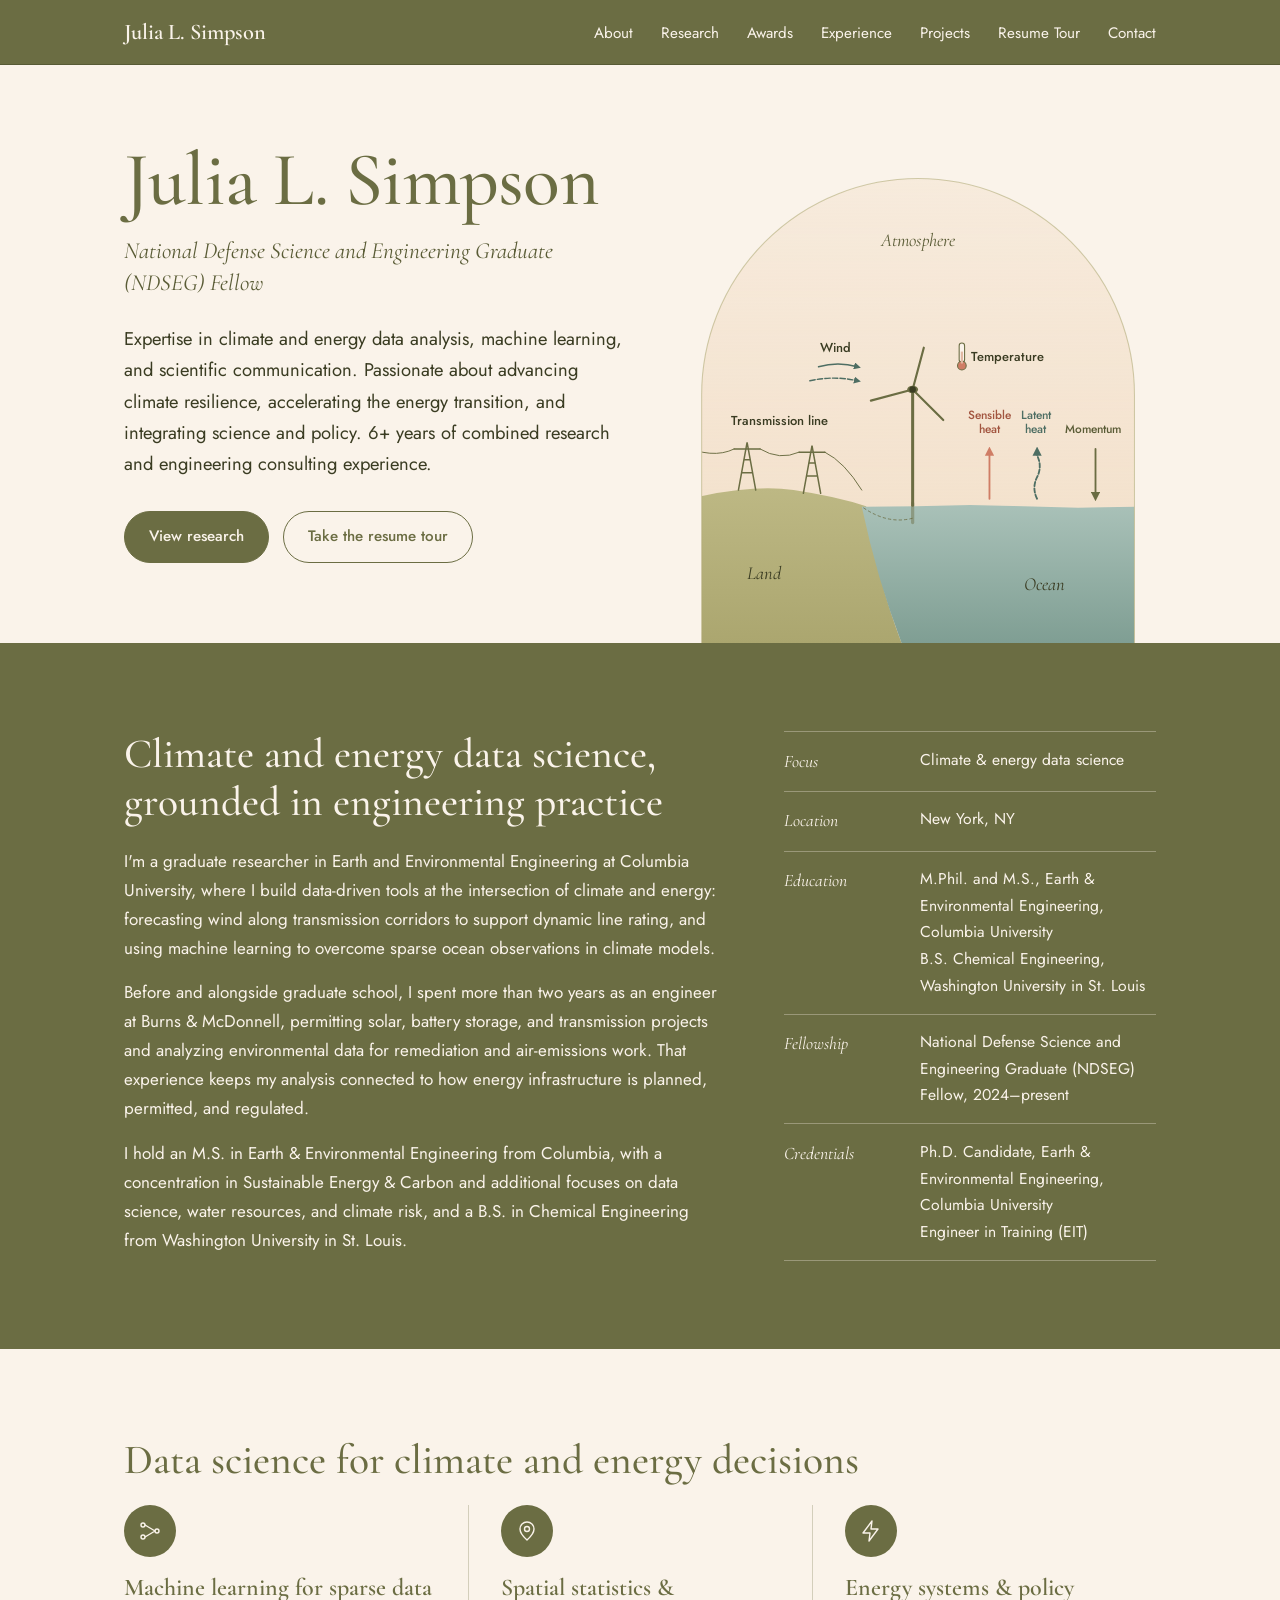
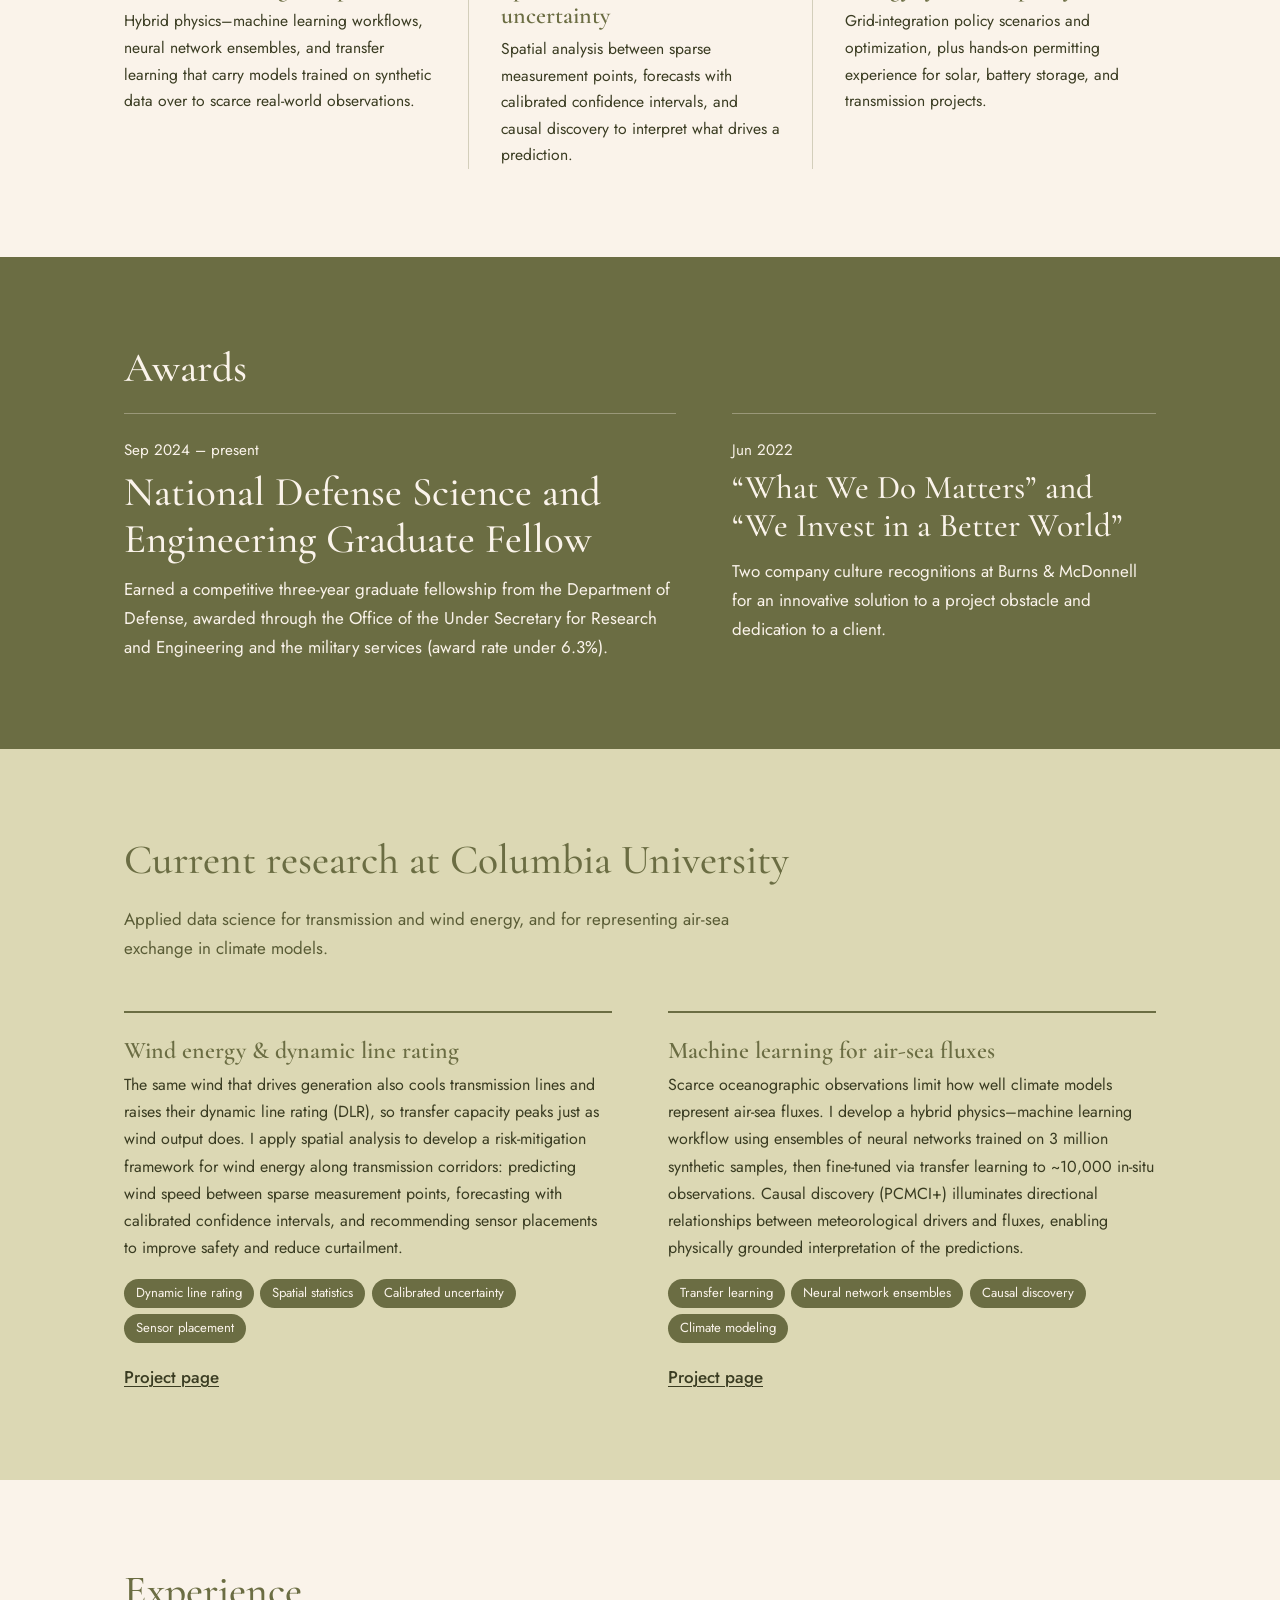
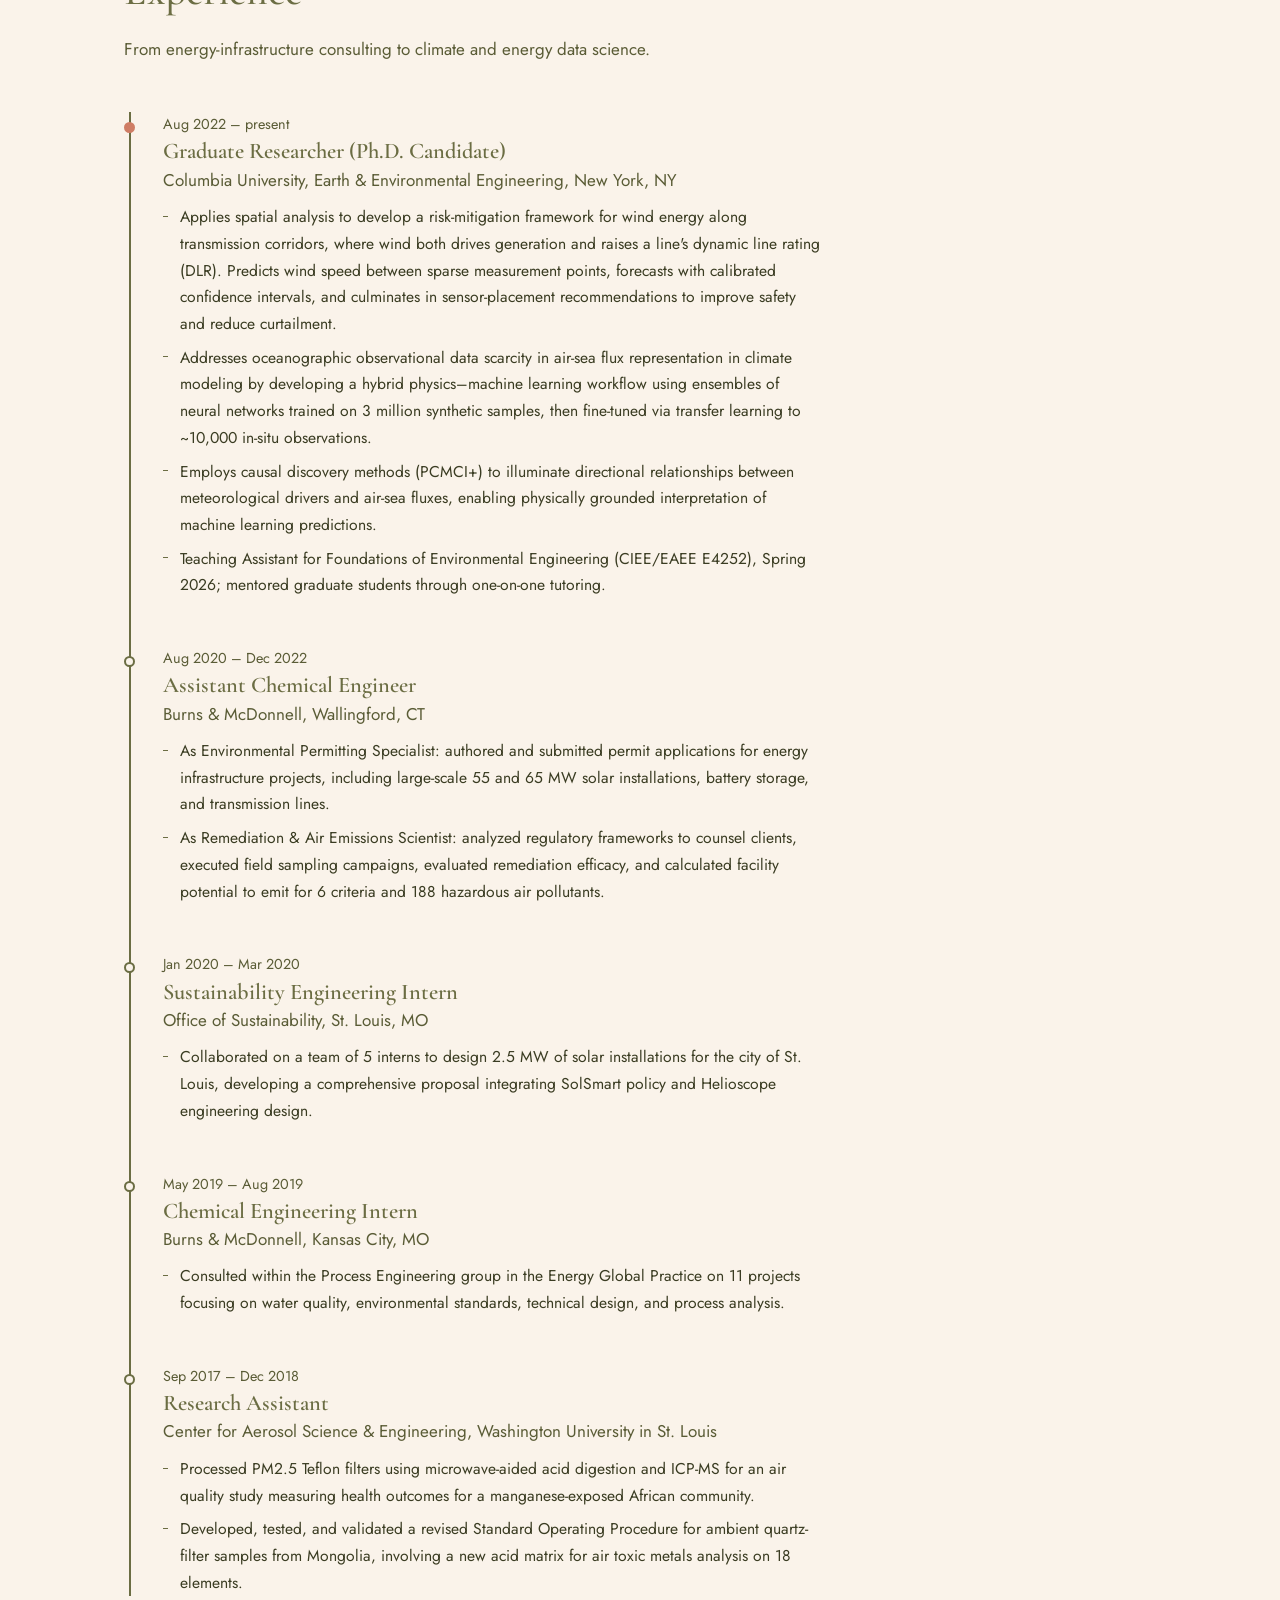
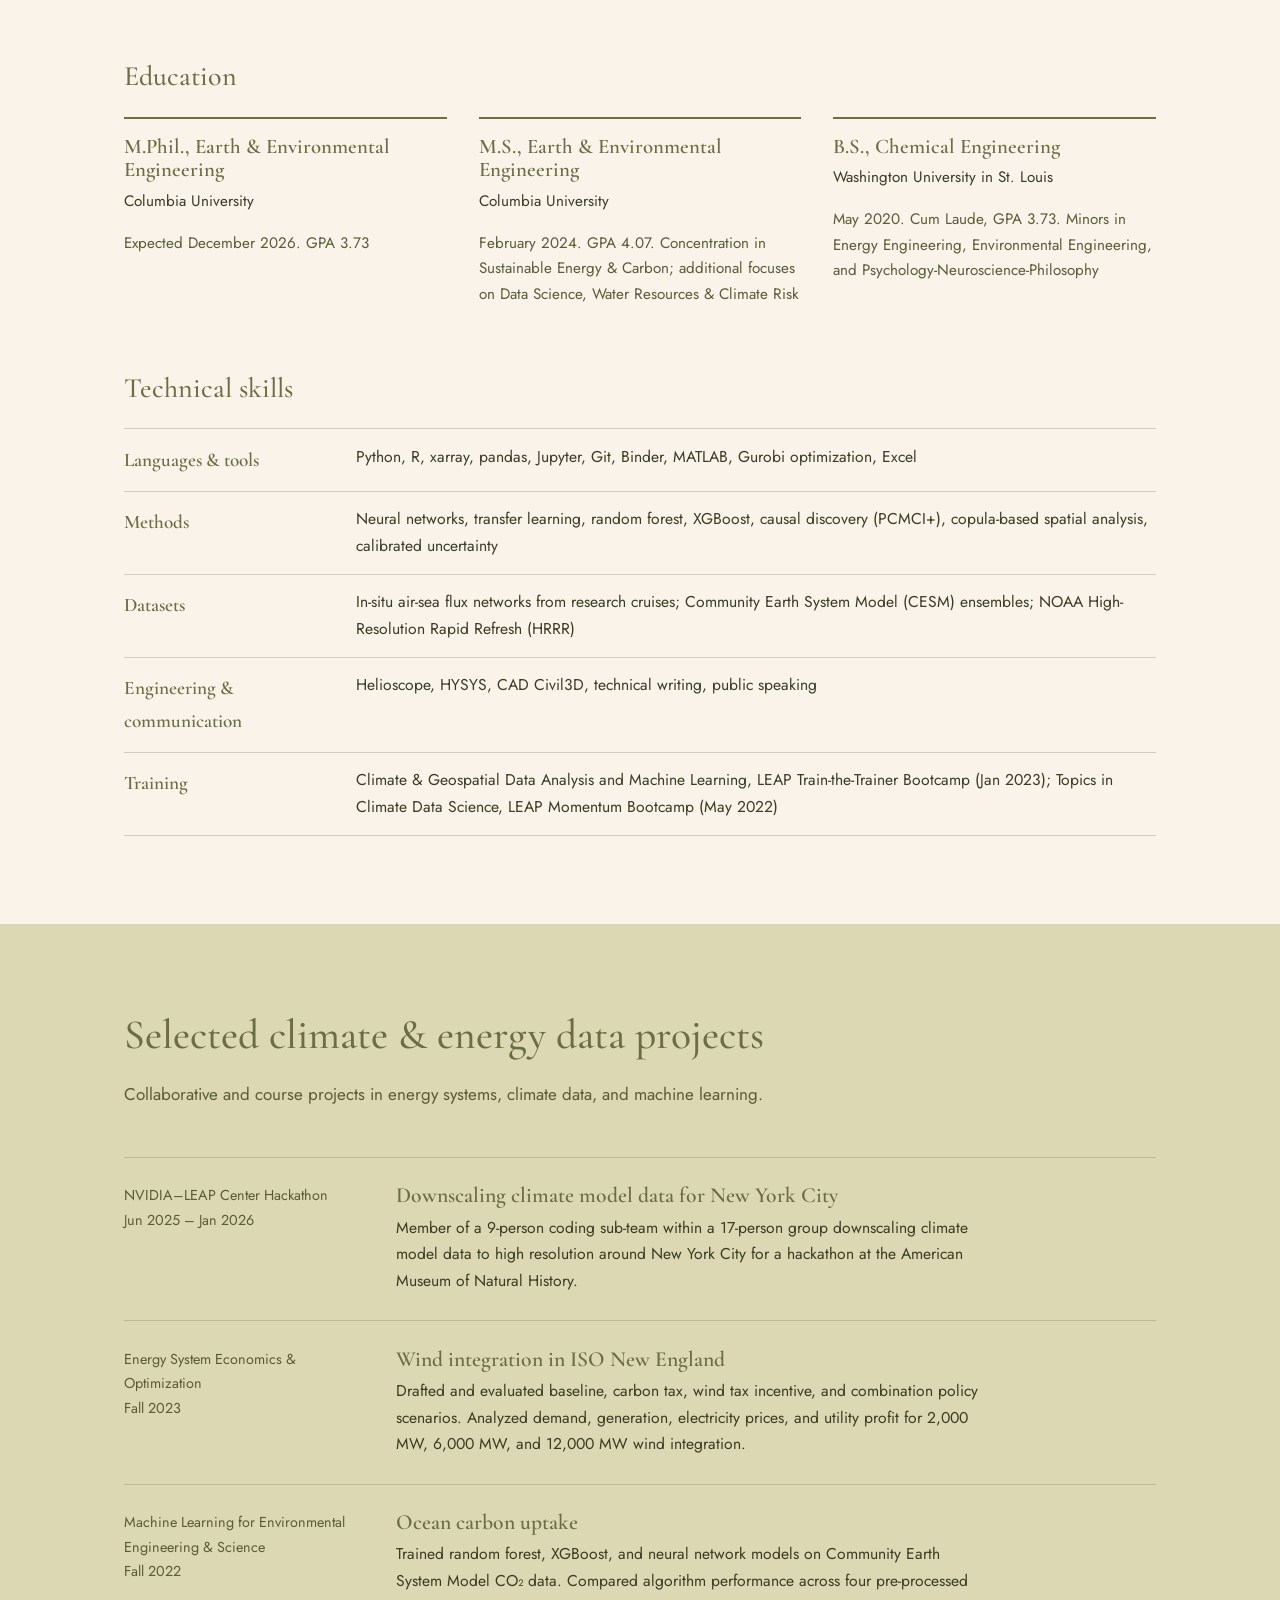
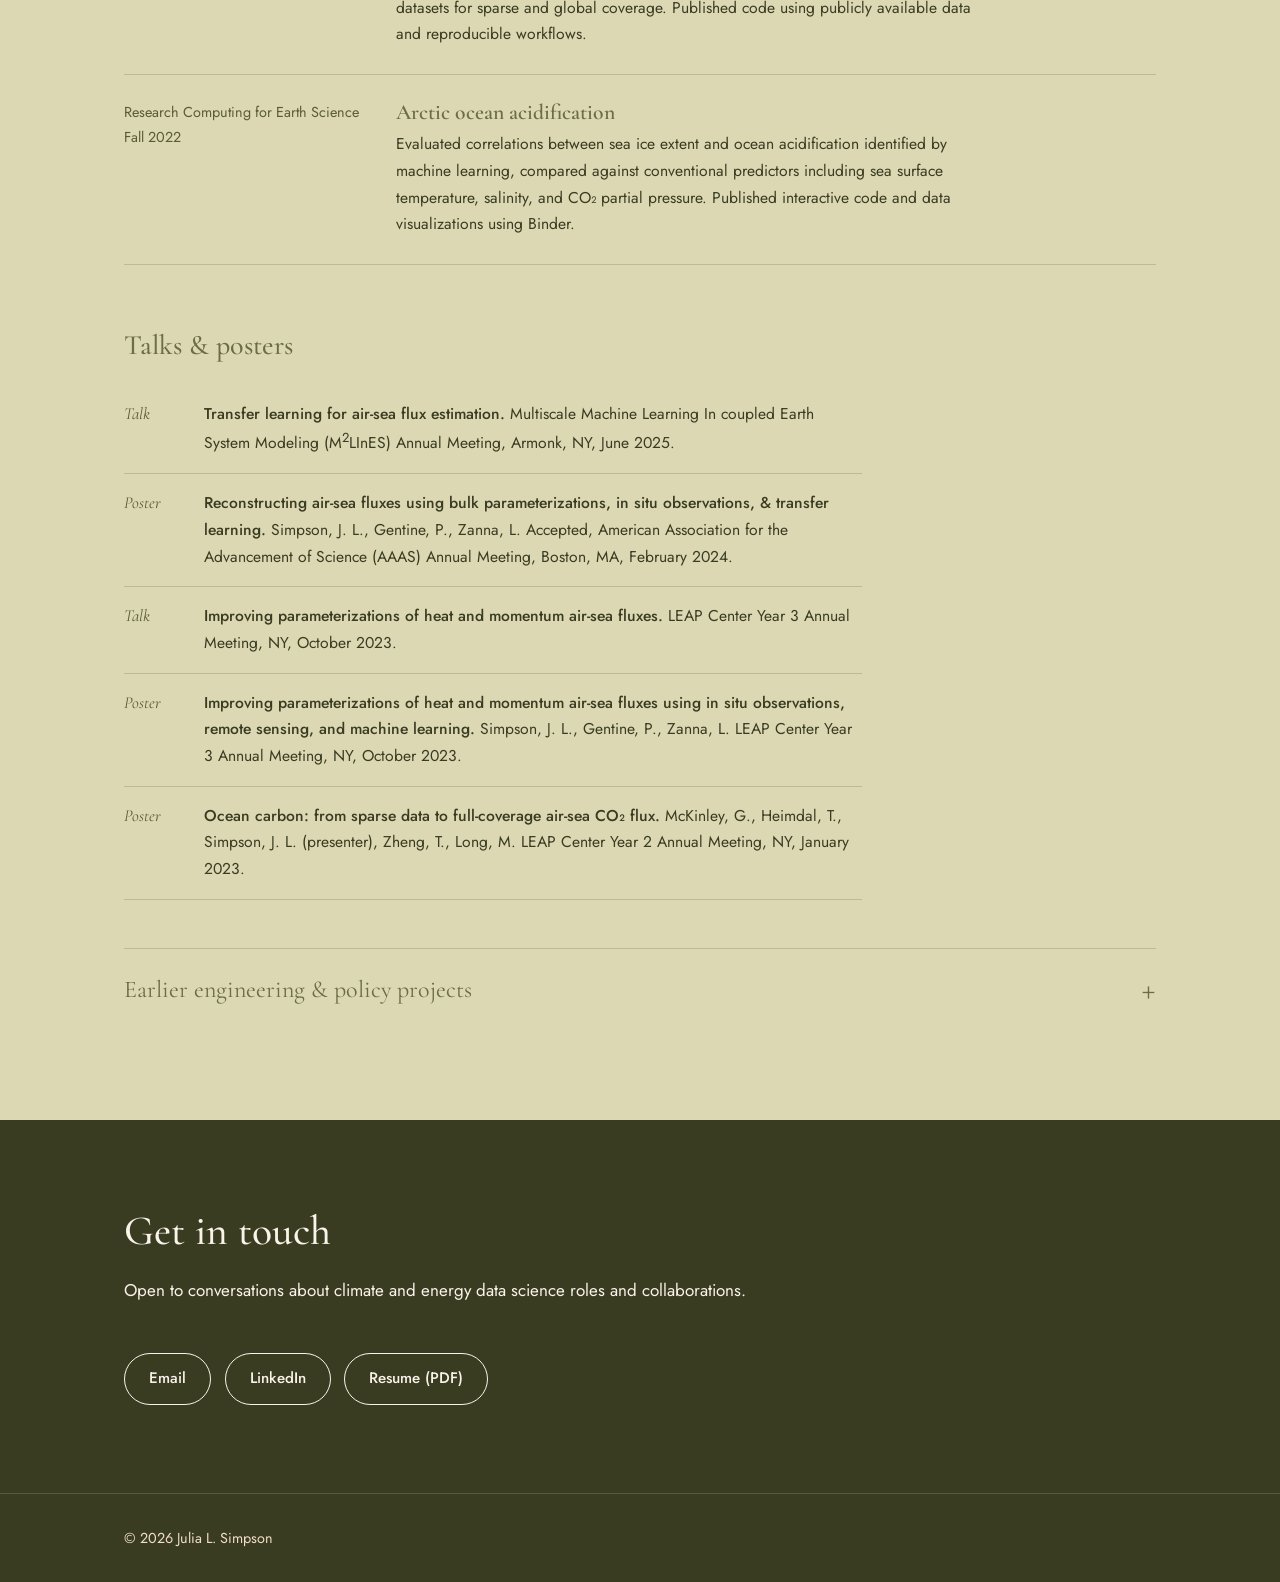
==== commit f0751be2: "Greener palette, awards, credentials; scrolling resume tour with map" ====
--- a/index.html
+++ b/index.html
@@ -6,6 +6,9 @@
   Modified 2026-11-11: redesign to the green-and-cream palette; moved styles to assets/site.css;
     hero graphic recolored and set in an arch that sits on the page; links to the new
     research project pages and Resume Tour; earlier projects moved into a disclosure.
+  Modified 2026-11-11 (pm): green made more prominent (olive About and Awards bands, light-moss
+    Research and Projects bands, deep-green Contact); added Ph.D. Candidate to credentials;
+    added an Awards section (NDSEG Fellowship; Burns & McDonnell recognitions).
 -->
 <html lang="en">
 <head>
@@ -29,6 +32,7 @@
     <ul class="nav-links" id="nav-links">
       <li><a href="#about">About</a></li>
       <li><a href="#research">Research</a></li>
+      <li><a href="#awards">Awards</a></li>
       <li><a href="#experience">Experience</a></li>
       <li><a href="#projects">Projects</a></li>
       <li><a href="resume-tour.html">Resume Tour</a></li>
@@ -131,13 +135,13 @@
 
           <!-- Air-sea fluxes -->
           <g stroke-width="1.7" stroke-linecap="round" fill="none">
-            <line x1="296" y1="326" x2="296" y2="282" stroke="#CF7D65" marker-end="url(#tip)"/>
-            <path d="M341 326 Q336 316 341 306 Q346 296 341 286 L341 282" stroke="#4E6E63" stroke-dasharray="4 2" marker-end="url(#tip)"/>
+            <line x1="286" y1="326" x2="286" y2="282" stroke="#CF7D65" marker-end="url(#tip)"/>
+            <path d="M330 326 Q325 316 330 306 Q335 296 330 286 L330 282" stroke="#4E6E63" stroke-dasharray="4 2" marker-end="url(#tip)"/>
             <line x1="384" y1="280" x2="384" y2="324" stroke="#6B6D43" marker-end="url(#tip)"/>
           </g>
-          <g font-family="Jost, sans-serif" font-size="11.5" font-weight="500" text-anchor="middle">
-            <text fill="#A2553F"><tspan x="296" y="252">Sensible</tspan><tspan x="296" dy="13">heat</tspan></text>
-            <text fill="#4E6E63"><tspan x="340" y="252">Latent</tspan><tspan x="340" dy="13">heat</tspan></text>
+          <g font-family="Jost, sans-serif" font-size="11" font-weight="500" text-anchor="middle">
+            <text fill="#A2553F"><tspan x="286" y="252">Sensible</tspan><tspan x="286" dy="13">heat</tspan></text>
+            <text fill="#4E6E63"><tspan x="329" y="252">Latent</tspan><tspan x="329" dy="13">heat</tspan></text>
             <text x="382" y="265" fill="#5A5C36">Momentum</text>
           </g>
         </g>
@@ -149,7 +153,7 @@
 </header>
 
 <!-- ABOUT -->
-<section id="about" class="band band-cream">
+<section id="about" class="band band-olive">
   <div class="wrap about-grid">
     <div class="prose">
       <h2>Climate and energy data science, grounded in engineering practice</h2>
@@ -162,7 +166,7 @@
       <div><dt>Location</dt><dd>New York, NY</dd></div>
       <div><dt>Education</dt><dd>M.Phil. and M.S., Earth &amp; Environmental Engineering, Columbia University<br>B.S. Chemical Engineering, Washington University in St. Louis</dd></div>
       <div><dt>Fellowship</dt><dd>National Defense Science and Engineering Graduate (NDSEG) Fellow, 2024&ndash;present</dd></div>
-      <div><dt>Credential</dt><dd>Engineer in Training (EIT)</dd></div>
+      <div><dt>Credentials</dt><dd>Ph.D. Candidate, Earth &amp; Environmental Engineering, Columbia University<br>Engineer in Training (EIT)</dd></div>
     </dl>
   </div>
 </section>
@@ -173,17 +177,17 @@
     <h2 id="what-h">Data science for climate and energy decisions</h2>
     <div class="trio">
       <div>
-        <svg width="28" height="28" viewBox="0 0 24 24" fill="none" stroke="currentColor" stroke-width="1.4" stroke-linecap="round" stroke-linejoin="round" aria-hidden="true"><circle cx="5" cy="6" r="2"/><circle cx="5" cy="18" r="2"/><circle cx="19" cy="12" r="2"/><path d="M7 6l10 6M7 18l10-6"/></svg>
+        <div class="icon"><svg width="24" height="24" viewBox="0 0 24 24" fill="none" stroke="currentColor" stroke-width="1.4" stroke-linecap="round" stroke-linejoin="round" aria-hidden="true"><circle cx="5" cy="6" r="2"/><circle cx="5" cy="18" r="2"/><circle cx="19" cy="12" r="2"/><path d="M7 6l10 6M7 18l10-6"/></svg></div>
         <h3>Machine learning for sparse data</h3>
         <p>Hybrid physics&ndash;machine learning workflows, neural network ensembles, and transfer learning that carry models trained on synthetic data over to scarce real-world observations.</p>
       </div>
       <div>
-        <svg width="28" height="28" viewBox="0 0 24 24" fill="none" stroke="currentColor" stroke-width="1.4" stroke-linecap="round" stroke-linejoin="round" aria-hidden="true"><path d="M12 21s-7-6.2-7-11a7 7 0 0114 0c0 4.8-7 11-7 11z"/><circle cx="12" cy="10" r="2.5"/></svg>
+        <div class="icon"><svg width="24" height="24" viewBox="0 0 24 24" fill="none" stroke="currentColor" stroke-width="1.4" stroke-linecap="round" stroke-linejoin="round" aria-hidden="true"><path d="M12 21s-7-6.2-7-11a7 7 0 0114 0c0 4.8-7 11-7 11z"/><circle cx="12" cy="10" r="2.5"/></svg></div>
         <h3>Spatial statistics &amp; uncertainty</h3>
         <p>Spatial analysis between sparse measurement points, forecasts with calibrated confidence intervals, and causal discovery to interpret what drives a prediction.</p>
       </div>
       <div>
-        <svg width="28" height="28" viewBox="0 0 24 24" fill="none" stroke="currentColor" stroke-width="1.4" stroke-linecap="round" stroke-linejoin="round" aria-hidden="true"><path d="M13 2L4 14h7l-1 8 9-12h-7l1-8z"/></svg>
+        <div class="icon"><svg width="24" height="24" viewBox="0 0 24 24" fill="none" stroke="currentColor" stroke-width="1.4" stroke-linecap="round" stroke-linejoin="round" aria-hidden="true"><path d="M13 2L4 14h7l-1 8 9-12h-7l1-8z"/></svg></div>
         <h3>Energy systems &amp; policy</h3>
         <p>Grid-integration policy scenarios and optimization, plus hands-on permitting experience for solar, battery storage, and transmission projects.</p>
       </div>
@@ -191,8 +195,27 @@
   </div>
 </section>
 
+<!-- AWARDS -->
+<section id="awards" class="band band-olive" aria-labelledby="awards-h">
+  <div class="wrap">
+    <h2 id="awards-h">Awards</h2>
+    <div class="awards">
+      <article class="lead">
+        <p class="when">Sep 2024 &ndash; present</p>
+        <h3>National Defense Science and Engineering Graduate Fellow</h3>
+        <p>Earned a competitive three-year graduate fellowship from the Department of Defense, awarded through the Office of the Under Secretary for Research and Engineering and the military services (award rate under 6.3%).</p>
+      </article>
+      <article>
+        <p class="when">Jun 2022</p>
+        <h3>&ldquo;What We Do Matters&rdquo; and &ldquo;We Invest in a Better World&rdquo;</h3>
+        <p>Two company culture recognitions at Burns &amp; McDonnell for an innovative solution to a project obstacle and dedication to a client.</p>
+      </article>
+    </div>
+  </div>
+</section>
+
 <!-- RESEARCH -->
-<section id="research" class="band band-cream">
+<section id="research" class="band band-moss">
   <div class="wrap">
     <h2>Current research at Columbia University</h2>
     <p class="section-intro">Applied data science for transmission and wind energy, and for representing air-sea exchange in climate models.</p>
@@ -297,7 +320,7 @@
 </section>
 
 <!-- PROJECTS -->
-<section id="projects" class="band band-cream">
+<section id="projects" class="band band-moss">
   <div class="wrap">
     <h2>Selected climate &amp; energy data projects</h2>
     <p class="section-intro">Collaborative and course projects in energy systems, climate data, and machine learning.</p>
@@ -378,7 +401,7 @@
 </section>
 
 <!-- CONTACT -->
-<section id="contact" class="band band-olive">
+<section id="contact" class="band band-ink">
   <div class="wrap">
     <h2>Get in touch</h2>
     <p class="section-intro">Open to conversations about climate and energy data science roles and collaborations.</p>
--- a/assets/site.css
+++ b/assets/site.css
@@ -16,6 +16,10 @@
     sage-deep  #4E6E63  link/text use of the blue (5.1:1 on paper)
   The palette's olive is 4.1:1 on cream, so it is used for large type and fills only.
   Moss, sage, clay and blush never carry text; they fail contrast as text colors.
+  Modified 2026-11-11 (pm): green made more prominent per Julia. Olive navigation bar; olive,
+    light-moss (#DCD8B4, derived from moss) and deep-green (ink) section bands. Checked:
+    paper on olive 4.9:1, ink on light moss 7.9:1, olive-text on light moss 4.8:1,
+    olive headings on light moss 3.7:1 (large text only). Added awards and scrolling-tour styles.
 */
 
 :root {
@@ -29,7 +33,9 @@
   --ink: #3A3C22;
   --olive-text: #5A5C36;
   --sage-deep: #4E6E63;
+  --moss-tint: #DCD8B4;
   --rule: rgba(107, 109, 67, 0.28);
+  --rule-light: rgba(250, 243, 234, 0.32);
 
   --serif: 'Cormorant Garamond', 'Iowan Old Style', Georgia, serif;
   --sans: 'Jost', 'Avenir Next', 'Segoe UI', sans-serif;
@@ -70,16 +76,17 @@
 /* ---------- Navigation ---------- */
 .site-nav {
   position: sticky; top: 0; z-index: 50;
-  background: rgba(250, 243, 234, 0.94);
-  backdrop-filter: blur(8px);
-  border-bottom: 1px solid var(--rule);
+  background: var(--olive);
+  border-bottom: 1px solid rgba(58, 60, 34, 0.4);
 }
 .site-nav .wrap { display: flex; align-items: center; justify-content: space-between; height: 4rem; }
-.brand { font-family: var(--serif); font-size: 1.35rem; font-weight: 600; color: var(--olive); text-decoration: none; }
+.brand { font-family: var(--serif); font-size: 1.4rem; font-weight: 600; color: var(--paper); text-decoration: none; }
+.brand:hover { color: var(--cream); }
 .nav-links { display: flex; gap: 1.75rem; list-style: none; }
-.nav-links a { font-size: 0.95rem; color: var(--ink); text-decoration: none; padding: 0.25rem 0; }
-.nav-links a:hover, .nav-links a[aria-current="page"] { color: var(--olive); box-shadow: inset 0 -1px 0 var(--moss); }
-.nav-toggle { display: none; background: none; border: 0; cursor: pointer; padding: 0.5rem; color: var(--olive); }
+.nav-links a { font-size: 0.95rem; color: var(--paper); text-decoration: none; padding: 0.25rem 0; }
+.nav-links a:hover, .nav-links a[aria-current="page"] { color: var(--paper); box-shadow: inset 0 -1px 0 var(--blush); }
+.nav-toggle { display: none; background: none; border: 0; cursor: pointer; padding: 0.5rem; color: var(--paper); }
+.site-nav :focus-visible { outline-color: var(--paper); }
 .nav-toggle svg { display: block; }
 
 /* ---------- Buttons ---------- */
@@ -97,10 +104,16 @@
 /* ---------- Sections ---------- */
 .band { padding: 5.5rem 0; }
 .band-cream { background: var(--cream); }
-.band-olive { background: var(--olive); color: var(--paper); }
-.band-olive h2 { color: var(--paper); }
+.band-moss { background: var(--moss-tint); }
+.band-moss a { color: var(--ink); }
+.band-olive, .band-ink { background: var(--olive); color: var(--paper); }
+.band-ink { background: var(--ink); }
+.band-olive h2, .band-olive h3, .band-ink h2, .band-ink h3 { color: var(--paper); }
+.band-olive a, .band-ink a { color: var(--paper); }
+.band-olive :focus-visible, .band-ink :focus-visible { outline-color: var(--paper); }
+.band-moss .section-intro, .band-moss .meta, .band-moss .rows .context, .band-moss .talks .kind { color: var(--olive-text); }
 .section-intro { max-width: var(--measure); margin-bottom: 3rem; color: var(--olive-text); }
-.band-olive .section-intro { color: var(--paper); }
+.band-olive .section-intro, .band-ink .section-intro { color: var(--paper); }
 
 /* ---------- Hero ---------- */
 .hero { padding: 4.5rem 0 0; overflow: hidden; }
@@ -123,6 +136,8 @@
 /* ---------- About ---------- */
 .about-grid { display: grid; grid-template-columns: 1.6fr 1fr; gap: 4rem; }
 .facts { border-top: 1px solid var(--rule); }
+.band-olive .facts, .band-olive .facts div { border-color: var(--rule-light); }
+.band-olive .facts dt { color: var(--paper); font-family: var(--serif); font-style: italic; font-size: 1.1rem; }
 .facts div { padding: 0.9rem 0; border-bottom: 1px solid var(--rule); display: grid; grid-template-columns: 7.5rem 1fr; gap: 1rem; }
 .facts dt { font-size: 0.9rem; color: var(--olive-text); }
 .facts dd { font-size: 0.98rem; }
@@ -131,24 +146,24 @@
 .trio { display: grid; grid-template-columns: repeat(3, 1fr); }
 .trio > div { padding: 0 2rem; border-left: 1px solid var(--rule); }
 .trio > div:first-child { padding-left: 0; border-left: 0; }
-.trio svg { color: var(--olive); margin-bottom: 1rem; }
+.trio .icon { width: 3.25rem; height: 3.25rem; border-radius: 50%; background: var(--olive); color: var(--paper); display: grid; place-items: center; margin-bottom: 1.1rem; }
 .trio p { font-size: 0.98rem; }
 
 /* ---------- Research entries ---------- */
 .research-list { display: grid; grid-template-columns: 1fr 1fr; gap: 3.5rem; }
-.research-entry { border-top: 2px solid var(--moss); padding-top: 1.5rem; }
+.research-entry { border-top: 2px solid var(--olive); padding-top: 1.5rem; }
 .research-entry p { font-size: 1rem; }
 .research-entry .more { display: inline-block; margin-top: 1.25rem; font-weight: 500; }
 .tags { display: flex; flex-wrap: wrap; gap: 0.4rem; margin-top: 1.1rem; list-style: none; }
-.tags li { font-size: 0.82rem; color: var(--olive-text); border: 1px solid var(--rule); border-radius: 999px; padding: 0.15rem 0.7rem; }
+.tags li { font-size: 0.82rem; color: var(--paper); background: var(--olive); border-radius: 999px; padding: 0.2rem 0.75rem; }
 
 /* ---------- Experience timeline ---------- */
-.timeline { list-style: none; border-left: 1px solid var(--moss); margin-left: 0.3rem; }
+.timeline { list-style: none; border-left: 2px solid var(--olive); margin-left: 0.3rem; }
 .timeline > li { position: relative; padding: 0 0 2.5rem 2rem; }
 .timeline > li:last-child { padding-bottom: 0; }
 .timeline > li::before {
   content: ''; position: absolute; left: -5px; top: 0.6rem;
-  width: 9px; height: 9px; border-radius: 50%; background: var(--cream); border: 1px solid var(--olive);
+  width: 11px; height: 11px; border-radius: 50%; background: var(--paper); border: 2px solid var(--olive); left: -6.5px;
 }
 .timeline > li.current::before { background: var(--clay); border-color: var(--clay); }
 .timeline .when { font-size: 0.9rem; color: var(--olive-text); }
@@ -160,7 +175,7 @@
 
 .subhead { font-family: var(--serif); font-size: 1.75rem; font-weight: 500; color: var(--olive); margin: 4rem 0 1.5rem; }
 .edu { display: grid; grid-template-columns: repeat(3, 1fr); gap: 2rem; }
-.edu > div { border-top: 1px solid var(--olive); padding-top: 1rem; }
+.edu > div { border-top: 2px solid var(--olive); padding-top: 1rem; }
 .edu h3 { font-size: 1.3rem; }
 .edu p { font-size: 0.95rem; }
 
@@ -168,6 +183,13 @@
 .skills div { display: grid; grid-template-columns: 13rem 1fr; gap: 1.5rem; padding: 0.9rem 0; border-bottom: 1px solid var(--rule); }
 .skills dt { font-family: var(--serif); font-size: 1.2rem; font-weight: 600; color: var(--olive); }
 .skills dd { font-size: 0.98rem; }
+
+/* ---------- Awards ---------- */
+.awards { display: grid; grid-template-columns: 1.3fr 1fr; gap: 3.5rem; }
+.awards article { border-top: 1px solid var(--rule-light); padding-top: 1.5rem; }
+.awards .when { font-size: 0.95rem; }
+.awards h3 { font-size: clamp(1.6rem, 2.6vw, 2.1rem); font-weight: 500; margin: 0.3rem 0 0.75rem; }
+.awards .lead h3 { font-size: clamp(1.9rem, 3.2vw, 2.6rem); }
 
 /* ---------- Projects ---------- */
 .rows { list-style: none; border-top: 1px solid var(--rule); }
@@ -193,23 +215,27 @@
 
 /* ---------- Contact ---------- */
 .contact-links { display: flex; flex-wrap: wrap; gap: 0.85rem; }
-.band-olive .btn { border-color: var(--paper); color: var(--paper); }
-.band-olive .btn:hover { background: var(--paper); color: var(--olive); }
-
-footer.site-foot { background: var(--ink); color: var(--cream); padding: 2rem 0; font-size: 0.9rem; }
+.band-olive .btn, .band-ink .btn { border-color: var(--paper); color: var(--paper); background: transparent; }
+.band-olive .btn:hover, .band-ink .btn:hover { background: var(--paper); color: var(--ink); }
+
+footer.site-foot { background: var(--ink); color: var(--cream); padding: 2rem 0; font-size: 0.9rem; border-top: 1px solid rgba(250, 243, 234, 0.15); }
 footer.site-foot a { color: var(--cream); }
 
 /* ---------- Project pages ---------- */
-.page-head { padding: 4.5rem 0 3rem; border-bottom: 1px solid var(--rule); }
+.page-head { padding: 4.5rem 0 3.5rem; background: var(--olive); color: var(--paper); }
+.page-head h1 { color: var(--paper); }
+.page-head a { color: var(--paper); }
+.page-head :focus-visible { outline-color: var(--paper); }
 .page-head .crumb { font-size: 0.9rem; margin-bottom: 1.25rem; }
 .page-head h1 { font-size: clamp(2.4rem, 5vw, 3.6rem); max-width: 24ch; }
 .prose > ul { margin-top: 0.6rem; }
 .page-head .lede { margin-top: 1.25rem; }
 .status-note {
   margin-top: 2rem; max-width: var(--measure); padding: 1rem 1.25rem;
-  border-left: 3px solid var(--clay); background: var(--cream); font-size: 0.98rem;
+  border-left: 3px solid var(--blush); background: rgba(250, 243, 234, 0.12); font-size: 0.98rem;
 }
 .page-section { padding: 3.5rem 0; border-bottom: 1px solid var(--rule); }
+.page-section h2 { color: var(--olive); }
 .page-section:last-of-type { border-bottom: 0; }
 .page-section h2 { font-size: 2rem; }
 .two-col { display: grid; grid-template-columns: 14rem 1fr; gap: 2.5rem; }
@@ -223,28 +249,58 @@
 .link-list li { display: flex; justify-content: space-between; gap: 1rem; padding: 0.9rem 0; border-bottom: 1px solid var(--rule); }
 .link-list .pending { color: var(--olive-text); font-style: italic; font-size: 0.95rem; white-space: nowrap; }
 
-/* ---------- Resume tour ---------- */
-.tour { display: grid; grid-template-columns: 17rem 1fr; gap: 3rem; align-items: start; }
-.tour-stops { list-style: none; border-left: 1px solid var(--moss); position: sticky; top: 6rem; }
-.tour-stops button {
-  display: block; width: 100%; text-align: left; background: none; border: 0; cursor: pointer;
-  font-family: var(--sans); font-size: 0.95rem; color: var(--olive-text);
-  padding: 0.55rem 0 0.55rem 1.25rem; margin-left: -1px; border-left: 2px solid transparent;
-}
-.tour-stops button:hover { color: var(--olive); }
-.tour-stops button[aria-selected="true"] { color: var(--olive); font-weight: 500; border-left-color: var(--olive); }
-.tour-panel { min-height: 26rem; }
-.tour-panel .when { font-size: 0.95rem; color: var(--olive-text); }
-.tour-panel h2 { margin: 0.25rem 0 0.25rem; }
-.tour-panel .where { color: var(--olive-text); margin-bottom: 1.5rem; }
-.tour-panel .see { margin-top: 1.5rem; font-weight: 500; }
-.tour-nav { display: flex; justify-content: space-between; align-items: center; margin-top: 3rem; padding-top: 1.25rem; border-top: 1px solid var(--rule); }
-.tour-nav button { font-family: var(--sans); }
-.tour-nav button[disabled] { opacity: 0.35; cursor: default; }
-.tour-count { font-size: 0.9rem; color: var(--olive-text); }
+/* ---------- Resume tour (scrolling, with map) ---------- */
+.tour-head { background: var(--olive); color: var(--paper); padding: 3.5rem 0 2.5rem; }
+.tour-head h1 { color: var(--paper); font-size: clamp(2.6rem, 5.5vw, 4rem); }
+.tour-head .lede { margin-top: 0.75rem; }
+.tour-head .btn { border-color: var(--paper); color: var(--paper); }
+.tour-head .btn:hover { background: var(--paper); color: var(--ink); }
+.tour-head :focus-visible { outline-color: var(--paper); }
+.tour-map { margin-top: 2rem; }
+.tour-map svg {
+  display: block; width: 100%; height: auto;
+  /* fade the cropped map edges into the band instead of a hard rectangle */
+  -webkit-mask-image: radial-gradient(ellipse 72% 70% at 50% 46%, #000 66%, transparent 100%);
+          mask-image: radial-gradient(ellipse 72% 70% at 50% 46%, #000 66%, transparent 100%);
+}
+.tour-map .state { fill: rgba(250, 243, 234, 0.08); stroke: rgba(250, 243, 234, 0.38); stroke-width: 0.8; }
+.tour-map .route { fill: none; stroke: var(--blush); stroke-width: 2; stroke-linecap: round; }
+.tour-map .pin circle { fill: var(--clay); stroke: var(--paper); stroke-width: 2.5; transition: r 0.25s; }
+.tour-map .pin text { fill: var(--paper); font-family: var(--sans); font-size: 17px; font-weight: 500; }
+.tour-map .pin .yrs { font-family: var(--serif); font-style: italic; font-size: 16px; font-weight: 500; }
+.tour-map .pin:hover circle, .tour-map .pin.active circle { r: 11; fill: var(--blush); }
+.tour-map .pin:focus-visible { outline: none; }
+.tour-map .pin:focus-visible circle { stroke: var(--ink); stroke-width: 3; }
+.tour-map figcaption { font-size: 0.85rem; margin-top: 0.5rem; color: var(--cream); }
 @media (prefers-reduced-motion: no-preference) {
-  .tour-panel.entering { animation: rise 0.45s cubic-bezier(.2,.7,.2,1) both; }
-}
+  .tour-map .route { stroke-dasharray: 2400; stroke-dashoffset: 2400; animation: draw 2.6s ease-out 0.3s forwards; }
+}
+@keyframes draw { to { stroke-dashoffset: 0; } }
+
+.tour { display: grid; grid-template-columns: 15rem 1fr; gap: 3.5rem; align-items: start; }
+.tour-index { position: sticky; top: 6rem; }
+.tour-index, .tour-body { min-width: 0; } /* lets the phone stop-strip scroll instead of widening the grid */
+.tour-index ol { list-style: none; border-left: 2px solid var(--moss-tint); }
+.tour-index a {
+  display: block; padding: 0.45rem 0 0.45rem 1.1rem; margin-left: -2px; border-left: 2px solid transparent;
+  font-size: 0.93rem; color: var(--olive-text); text-decoration: none; line-height: 1.4;
+}
+.tour-index a:hover { color: var(--olive); }
+.tour-index a[aria-current="true"] { color: var(--olive); font-weight: 500; border-left-color: var(--olive); }
+.tour-index .place { display: block; font-size: 0.8rem; font-style: italic; font-family: var(--serif); }
+.stop { padding: 0 0 4rem; margin-bottom: 4rem; border-bottom: 1px solid var(--rule); }
+.stop:last-child { border-bottom: 0; margin-bottom: 0; }
+.stop .when { font-size: 0.95rem; color: var(--olive-text); }
+.stop h2 { margin: 0.2rem 0 0.2rem; }
+.stop .where { color: var(--olive-text); margin-bottom: 1.25rem; }
+.stop h3 { font-size: 1.3rem; margin-top: 1.5rem; }
+.stop .see { margin-top: 1.25rem; font-weight: 500; }
+.visual-slot {
+  aspect-ratio: 16 / 7; margin-bottom: 1.75rem; border-radius: 4px;
+  background: var(--moss-tint); border: 1px dashed var(--olive);
+  display: grid; place-items: center; text-align: center; color: var(--olive-text); font-size: 0.92rem;
+}
+.visual-slot span { font-family: var(--serif); font-style: italic; font-size: 1.2rem; color: var(--olive); display: block; }
 
 /* ---------- Responsive ---------- */
 @media (max-width: 900px) {
@@ -257,16 +313,27 @@
   .trio > div:first-child { padding-top: 0; border-top: 0; }
   .rows > li, .skills div, .two-col { grid-template-columns: 1fr; gap: 0.5rem; }
   .tour { grid-template-columns: 1fr; gap: 2rem; }
-  .tour-stops { position: static; display: flex; overflow-x: auto; border-left: 0; border-bottom: 1px solid var(--moss); }
-  .tour-stops button { white-space: nowrap; padding: 0.6rem 0.9rem; margin: 0 0 -1px; border-left: 0; border-bottom: 2px solid transparent; }
-  .tour-stops button[aria-selected="true"] { border-bottom-color: var(--olive); }
+  .awards { grid-template-columns: 1fr; gap: 2.5rem; }
+  .tour-index { top: 4rem; z-index: 20; background: var(--paper); margin: 0 -1.5rem; padding: 0 1.5rem; border-bottom: 1px solid var(--rule); }
+  .tour-index ol { display: flex; overflow-x: auto; border-left: 0; scrollbar-width: none; }
+  .tour-index a { white-space: nowrap; padding: 0.75rem 0.9rem; margin: 0 0 -1px; border-left: 0; border-bottom: 2px solid transparent; }
+  .tour-index a[aria-current="true"] { border-bottom-color: var(--olive); }
+  .tour-index .place { display: none; }
+  .stop { scroll-margin-top: 7.5rem; }
+  .tour-map .pin text { font-size: 32px; }
+  .tour-map .pin .yrs { display: none; }
+  .tour-map .pin circle { r: 13; stroke-width: 4; }
+  .tour-map .pin:hover circle, .tour-map .pin.active circle { r: 17; }
+  .tour-map .route { stroke-width: 3.5; }
+  .tour-map .pin .st { display: none; }
+  .visual-slot { aspect-ratio: 4 / 3; }
 }
 @media (max-width: 680px) {
   .nav-toggle { display: block; }
   .nav-links { display: none; }
   .nav-links.open {
     display: flex; flex-direction: column; gap: 0; position: absolute; top: 4rem; left: 0; right: 0;
-    background: var(--paper); border-bottom: 1px solid var(--rule); padding: 0.5rem 1.5rem 1rem;
+    background: var(--olive); border-bottom: 1px solid rgba(58, 60, 34, 0.4); padding: 0.5rem 1.5rem 1rem;
   }
   .nav-links.open a { display: block; padding: 0.7rem 0; }
   .band { padding: 4rem 0; }
